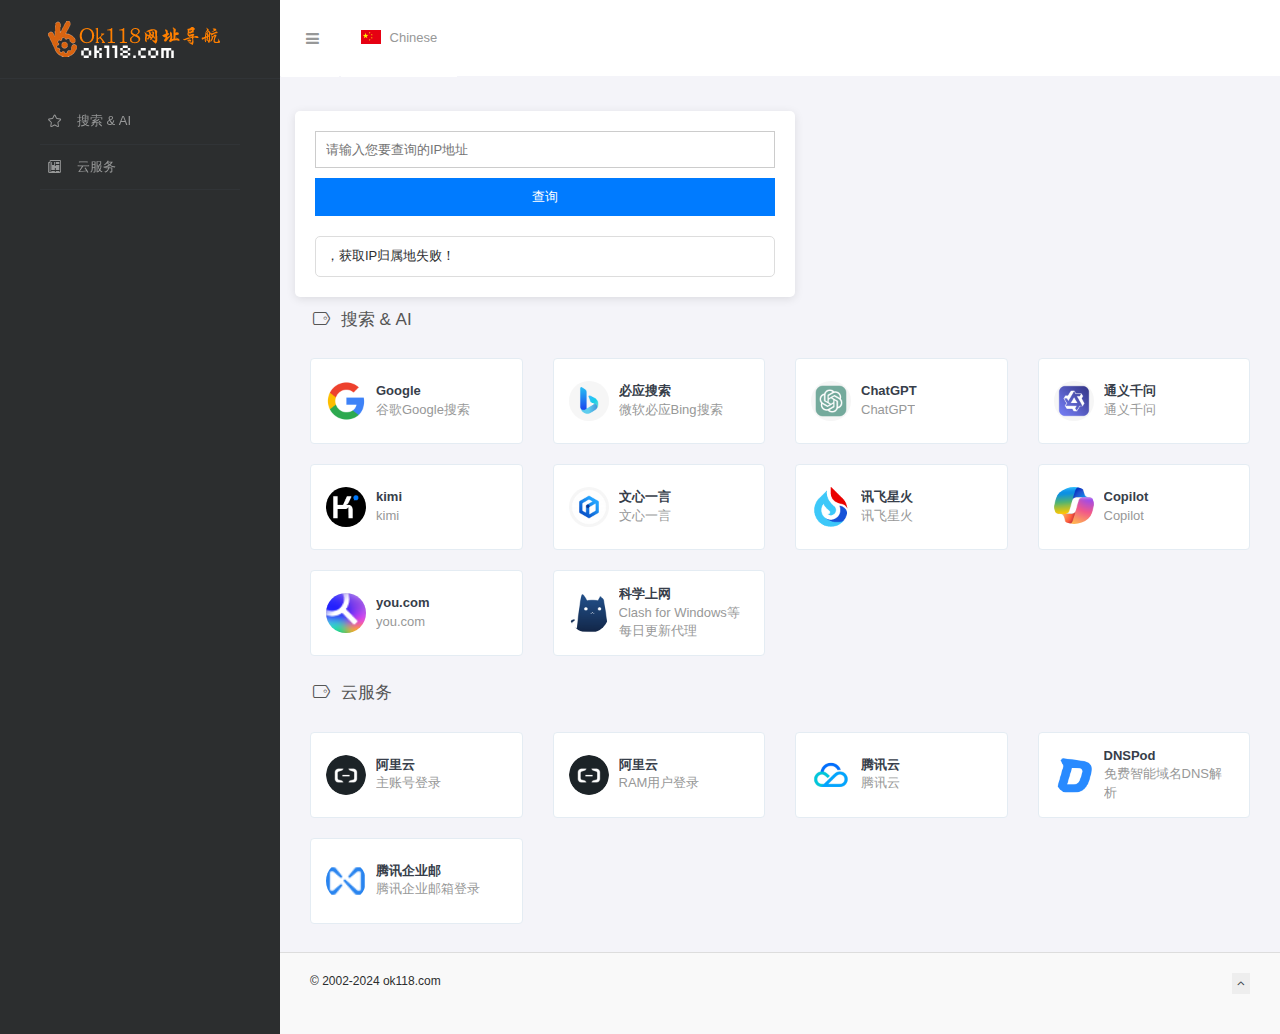
==== index.html @ 69ce05ae "init" ====
<!DOCTYPE html>
<html lang="zh">
<head>
    <meta charset="utf-8">
    <meta http-equiv="X-UA-Compatible" content="IE=edge">
    <meta name="viewport" content="width=device-width, initial-scale=1.0" />
    <title>ok118.com网址导航</title>
    <meta name="keywords" content="网址导航,ok118.com">
    <meta name="description" content="网址导航,ok118.com">
    <meta property="og:type" content="website">
    <meta property="og:url" content="https://www.ok118.com">
    <meta property="og:title" content="ok118.com - 收集国内外优秀网站、素材、资源网站、更新分享网址导航书签等。">
    <meta property="og:description" content="ok118.com - 收集国内外优秀网站、素材、资源网站、更新分享网址导航书签等。">
    <meta property="og:image" content="https://www.ok118.com/assets/images/logo.png">
    <meta property="og:site_name" content="ok118.com - 收集国内外优秀网站、素材、资源网站、更新分享网址导航书签等。">
    <link rel="stylesheet" href="assets/css/fonts/google/css/googlefonts.css">
    <link rel="stylesheet" href="assets/css/fonts/linecons/css/linecons.css">
    <link rel="stylesheet" href="assets/css/fonts/fontawesome/css/font-awesome.min.css">
    <link rel="stylesheet" href="assets/css/bootstrap.css">
    <link rel="stylesheet" href="assets/css/xenon-core.css">
    <link rel="stylesheet" href="assets/css/xenon-components.css">
    <link rel="stylesheet" href="assets/css/xenon-skins.css">
    <link rel="stylesheet" href="assets/css/nav.css">
    <link rel="stylesheet" href="assets/css/ip40.com.css">
    <script src="assets/js/jquery-1.11.1.min.js"></script>
    <script src="assets/js/app.js"></script>
</head>
<body class="page-body">
    <div class="page-container">
        <div class="sidebar-menu toggle-others fixed">
            <div class="sidebar-menu-inner">
                <header class="logo-env">
                    <div class="logo">
                        <a href="index.html" class="logo-expanded">
                            <img src="assets/images/logo.png" width="100%" alt="logo" />
                        </a>
                        <a href="index.html" class="logo-collapsed">
                            <img src="assets/images/logo.png" width="40" alt="logo" />
                        </a>
                    </div>
                    <div class="mobile-menu-toggle visible-xs">
                        <a href="#" data-toggle="user-info-menu">
                            <i class="linecons-cog"></i>
                        </a>
                        <a href="#" data-toggle="mobile-menu">
                            <i class="fa-bars"></i>
                        </a>
                    </div>
                </header>
                <ul id="main-menu" class="main-menu">
                    <li>
                        <a href="#搜索AI" class="smooth">
                            <i class="linecons-star"></i>
                            <span class="title">搜索 & AI</span>
                        </a>
                    </li>
                    <li>
                        <a href="#云服务" class="smooth">
                            <i class="linecons-doc"></i>
                            <span class="title">云服务</span>
                        </a>
                    </li>
                </ul>
            </div>
        </div>
        <div class="main-content">
            <nav class="navbar user-info-navbar" role="navigation">
                <ul class="user-info-menu left-links list-inline list-unstyled">
                    <li class="hidden-sm hidden-xs">
                        <a href="#" data-toggle="sidebar">
                            <i class="fa-bars"></i>
                        </a>
                    </li>
                    <li class="dropdown hover-line language-switcher">
                        <a href="index.html" class="dropdown-toggle" data-toggle="dropdown">
                            <img src="assets/images/flags/flag-cn.png" alt="flag-cn" /> Chinese
                        </a>
                        <ul class="dropdown-menu languages">
                            <li>
                                <a href="index_en.html">
                                    <img src="assets/images/flags/flag-us.png" alt="flag-us" /> English
                                </a>
                            </li>
                            <li class="active">
                                <a href="index.html">
                                    <img src="assets/images/flags/flag-cn.png" alt="flag-cn" /> Chinese
                                </a>
                            </li>
                        </ul>
                    </li>
                </ul>
                <ul class="user-info-menu list-inline list-unstyled">
                    <li class="hidden-sm hidden-xs">

                    </li>
                </ul>
            </nav>
            <div class="row">
                   <div class="container">
                    <input type="text" id="ipInput" placeholder="请输入您要查询的IP地址">
                    <button id="lookupBtn">查询</button>
                    <div id="loadingIndicator" class="hidden"><img src="assets/images/spinner.gif" alt="Loading..." width="200"></div>
                    <div id="result"></div>
                </div>
            </div>
            <h4 class="text-gray"><i class="linecons-tag" style="margin-right: 7px;" id="搜索AI"></i>搜索 & AI</h4>
            <div class="row">
                <div class="col-sm-3">
                    <div class="xe-widget xe-conversations box2 label-info" onclick="window.open('https://www.google.com', '_blank')" data-toggle="tooltip" data-placement="bottom" title="" data-original-title="https://www.google.com">
                        <div class="xe-comment-entry">
                            <a class="xe-user-img">
                                <img data-src="assets/images/logos/google.png" class="lozad img-circle" width="40">
                            </a>
                            <span class="label label-info" data-toggle="tooltip" data-placement="left" title="" data-original-title="Hello I am a Tooltip"></span>
                            <div class="xe-comment">
                                <a href="#" class="xe-user-name overflowClip_1">
                                    <strong>Google</strong>
                                </a>
                                <p class="overflowClip_2">谷歌Google搜索</p>
                            </div>
                        </div>
                    </div>
                </div>
                <div class="col-sm-3">
                    <div class="xe-widget xe-conversations box2 label-info" onclick="window.open('https://cn.bing.com', '_blank')" data-toggle="tooltip" data-placement="bottom" title="" data-original-title="https://cn.bing.com">
                        <div class="xe-comment-entry">
                            <a class="xe-user-img">
                                <img data-src="assets/images/logos/bing.png" class="lozad img-circle" width="40">
                            </a>
                            <div class="xe-comment">
                                <a href="#" class="xe-user-name overflowClip_1">
                                    <strong>必应搜索</strong>
                                </a>
                                <p class="overflowClip_2">微软必应Bing搜索</p>
                            </div>
                        </div>
                    </div>
                </div>
                <div class="col-sm-3">
                    <div class="xe-widget xe-conversations box2 label-info" onclick="window.open('https://chat.openai.com', '_blank')" data-toggle="tooltip" data-placement="bottom" title="" data-original-title="https://chat.openai.com">
                        <div class="xe-comment-entry">
                            <a class="xe-user-img">
                                <img data-src="assets/images/logos/chatgpt.png" class="lozad img-circle" width="40">
                            </a>
                            <div class="xe-comment">
                                <a href="#" class="xe-user-name overflowClip_1">
                                    <strong>ChatGPT</strong>
                                </a>
                                <p class="overflowClip_2">ChatGPT</p>
                            </div>
                        </div>
                    </div>
                </div>
                <div class="col-sm-3">
                    <div class="xe-widget xe-conversations box2 label-info" onclick="window.open('https://tongyi.aliyun.com/qianwen/', '_blank')" data-toggle="tooltip" data-placement="bottom" title="" data-original-title="https://tongyi.aliyun.com/qianwen/">
                        <div class="xe-comment-entry">
                            <a class="xe-user-img">
                                <img data-src="assets/images/logos/tongyi.png" class="lozad img-circle" width="40">
                            </a>
                            <div class="xe-comment">
                                <a href="#" class="xe-user-name overflowClip_1">
                                    <strong>通义千问</strong>
                                </a>
                                <p class="overflowClip_2">通义千问</p>
                            </div>
                        </div>
                    </div>
                </div>
            </div>
            <div class="row">
                <div class="col-sm-3">
                    <div class="xe-widget xe-conversations box2 label-info" onclick="window.open('https://kimi.moonshot.cn', '_blank')" data-toggle="tooltip" data-placement="bottom" title="" data-original-title="https://kimi.moonshot.cn">
                        <div class="xe-comment-entry">
                            <a class="xe-user-img">
                                <img data-src="assets/images/logos/kimi.png" class="lozad img-circle" width="40">
                            </a>
                            <span class="label label-info" data-toggle="tooltip" data-placement="left" title="" data-original-title="Hello I am a Tooltip"></span>
                            <div class="xe-comment">
                                <a href="#" class="xe-user-name overflowClip_1">
                                    <strong>kimi</strong>
                                </a>
                                <p class="overflowClip_2">kimi</p>
                            </div>
                        </div>
                    </div>
                </div>
                <div class="col-sm-3">
                    <div class="xe-widget xe-conversations box2 label-info" onclick="window.open('https://yiyan.baidu.com', '_blank')" data-toggle="tooltip" data-placement="bottom" title="" data-original-title="https://yiyan.baidu.com">
                        <div class="xe-comment-entry">
                            <a class="xe-user-img">
                                <img data-src="assets/images/logos/yiyan.png" class="lozad img-circle" width="40">
                            </a>
                            <span class="label label-info" data-toggle="tooltip" data-placement="left" title="" data-original-title="Hello I am a Tooltip"></span>
                            <div class="xe-comment">
                                <a href="#" class="xe-user-name overflowClip_1">
                                    <strong>文心一言</strong>
                                </a>
                                <p class="overflowClip_2">文心一言</p>
                            </div>
                        </div>
                    </div>
                </div>
                <div class="col-sm-3">
                    <div class="xe-widget xe-conversations box2 label-info" onclick="window.open('https://xinghuo.xfyun.cn', '_blank')" data-toggle="tooltip" data-placement="bottom" title="" data-original-title="https://xinghuo.xfyun.cn">
                        <div class="xe-comment-entry">
                            <a class="xe-user-img">
                                <img data-src="assets/images/logos/xinghuo.png" class="lozad img-circle" width="40">
                            </a>
                            <span class="label label-info" data-toggle="tooltip" data-placement="left" title="" data-original-title="Hello I am a Tooltip"></span>
                            <div class="xe-comment">
                                <a href="#" class="xe-user-name overflowClip_1">
                                    <strong>讯飞星火</strong>
                                </a>
                                <p class="overflowClip_2">讯飞星火</p>
                            </div>
                        </div>
                    </div>
                </div>
                <div class="col-sm-3">
                    <div class="xe-widget xe-conversations box2 label-info" onclick="window.open('https://copilot.microsoft.com', '_blank')" data-toggle="tooltip" data-placement="bottom" title="" data-original-title="https://copilot.microsoft.com">
                        <div class="xe-comment-entry">
                            <a class="xe-user-img">
                                <img data-src="assets/images/logos/copilot.png" class="lozad img-circle" width="40">
                            </a>
                            <span class="label label-info" data-toggle="tooltip" data-placement="left" title="" data-original-title="Hello I am a Tooltip"></span>
                            <div class="xe-comment">
                                <a href="#" class="xe-user-name overflowClip_1">
                                    <strong>Copilot</strong>
                                </a>
                                <p class="overflowClip_2">Copilot</p>
                            </div>
                        </div>
                    </div>
                </div>
            </div>
            <div class="row">
                <div class="col-sm-3">
                    <div class="xe-widget xe-conversations box2 label-info" onclick="window.open('https://you.com', '_blank')" data-toggle="tooltip" data-placement="bottom" title="" data-original-title="https://you.com">
                        <div class="xe-comment-entry">
                            <a class="xe-user-img">
                                <img data-src="assets/images/logos/you.png" class="lozad img-circle" width="40">
                            </a>
                            <span class="label label-info" data-toggle="tooltip" data-placement="left" title="" data-original-title="Hello I am a Tooltip"></span>
                            <div class="xe-comment">
                                <a href="#" class="xe-user-name overflowClip_1">
                                    <strong>you.com</strong>
                                </a>
                                <p class="overflowClip_2">you.com</p>
                            </div>
                        </div>
                    </div>
                </div>
                <div class="col-sm-3">
                    <div class="xe-widget xe-conversations box2 label-info" onclick="window.open('https://www.cfmem.com/search/label/free', '_blank')" data-toggle="tooltip" data-placement="bottom" title="" data-original-title="https://www.cfmem.com/search/label/free">
                        <div class="xe-comment-entry">
                            <a class="xe-user-img">
                                <img data-src="assets/images/logos/clash.png" class="lozad img-circle" width="40">
                            </a>
                            <span class="label label-info" data-toggle="tooltip" data-placement="left" title="" data-original-title="Hello I am a Tooltip"></span>
                            <div class="xe-comment">
                                <a href="#" class="xe-user-name overflowClip_1">
                                    <strong>科学上网</strong>
                                </a>
                                <p class="overflowClip_2">Clash for Windows等每日更新代理</p>
                            </div>
                        </div>
                    </div>
                </div>
            </div>
            <br />
            <h4 class="text-gray"><i class="linecons-tag" style="margin-right: 7px;" id="云服务"></i>云服务</h4>
            <div class="row">
                <div class="col-sm-3">
                    <div class="xe-widget xe-conversations box2 label-info" onclick="window.open('https://account.aliyun.com', '_blank')" data-toggle="tooltip" data-placement="bottom" title="" data-original-title="https://account.aliyun.com">
                        <div class="xe-comment-entry">
                            <a class="xe-user-img">
                                <img data-src="assets/images/logos/aliyun.png" class="lozad img-circle" width="40">
                            </a>
                            <div class="xe-comment">
                                <a href="#" class="xe-user-name overflowClip_1">
                                    <strong>阿里云</strong>
                                </a>
                                <p class="overflowClip_2">主账号登录</p>
                            </div>
                        </div>
                    </div>
                </div>
                <div class="col-sm-3">
                    <div class="xe-widget xe-conversations box2 label-info" onclick="window.open('https://signin.aliyun.com/login.htm', '_blank')" data-toggle="tooltip" data-placement="bottom" title="" data-original-title="https://signin.aliyun.com/login.htm">
                        <div class="xe-comment-entry">
                            <a class="xe-user-img">
                                <img data-src="assets/images/logos/aliyun.png" class="lozad img-circle" width="40">
                            </a>
                            <div class="xe-comment">
                                <a href="#" class="xe-user-name overflowClip_1">
                                    <strong>阿里云</strong>
                                </a>
                                <p class="overflowClip_2">RAM用户登录</p>
                            </div>
                        </div>
                    </div>
                </div>
                <div class="col-sm-3">
                    <div class="xe-widget xe-conversations box2 label-info" onclick="window.open('https://console.cloud.tencent.com', '_blank')" data-toggle="tooltip" data-placement="bottom" title="" data-original-title="https://console.cloud.tencent.com">
                        <div class="xe-comment-entry">
                            <a class="xe-user-img">
                                <img data-src="assets/images/logos/tencent.png" class="lozad img-circle" width="40">
                            </a>
                            <div class="xe-comment">
                                <a href="#" class="xe-user-name overflowClip_1">
                                    <strong>腾讯云</strong>
                                </a>
                                <p class="overflowClip_2">腾讯云</p>
                            </div>
                        </div>
                    </div>
                </div>
                <div class="col-sm-3">
                    <div class="xe-widget xe-conversations box2 label-info" onclick="window.open('https://www.dnspod.cn/login/email?s_url=https%3A%2F%2Fconsole.dnspod.cn%2F&login_jump=yes', '_blank')" data-toggle="tooltip" data-placement="bottom" title="" data-original-title="https://www.dnspod.cn/login/email?s_url=https%3A%2F%2Fconsole.dnspod.cn%2F&login_jump=yes">
                        <div class="xe-comment-entry">
                            <a class="xe-user-img">
                                <img data-src="assets/images/logos/dnspod.png" class="lozad img-circle" width="40">
                            </a>
                            <div class="xe-comment">
                                <a href="#" class="xe-user-name overflowClip_1">
                                    <strong>DNSPod</strong>
                                </a>
                                <p class="overflowClip_2">免费智能域名DNS解析</p>
                            </div>
                        </div>
                    </div>
                </div>
            </div>
            <div class="row">
                <div class="col-sm-3">
                    <div class="xe-widget xe-conversations box2 label-info" onclick="window.open('https://exmail.qq.com/login', '_blank')" data-toggle="tooltip" data-placement="bottom" title="" data-original-title="https://exmail.qq.com/login">
                        <div class="xe-comment-entry">
                            <a class="xe-user-img">
                                <img data-src="assets/images/logos/exmail.png" class="lozad img-circle" width="40">
                            </a>
                            <div class="xe-comment">
                                <a href="#" class="xe-user-name overflowClip_1">
                                    <strong>腾讯企业邮</strong>
                                </a>
                                <p class="overflowClip_2">腾讯企业邮箱登录</p>
                            </div>
                        </div>
                    </div>
                </div>
            </div>
            <br />
            <footer class="main-footer sticky footer-type-1">
                <div class="footer-inner">
                    <div class="footer-text">
                        &copy; 2002-2024 ok118.com
                    </div>
                    <div class="go-up">
                        <a href="#" rel="go-top">
                            <i class="fa-angle-up"></i>
                        </a>
                    </div>
                </div>
            </footer>
        </div>
    </div>
    <script type="text/javascript">
    $(document).ready(function() {
         const observer = lozad();
         observer.observe();
        $(document).on('click', '.has-sub', function(){
            var _this = $(this)
            if(!$(this).hasClass('expanded')) {
               setTimeout(function(){
                    _this.find('ul').attr("style","")
               }, 300);
              
            } else {
                $('.has-sub ul').each(function(id,ele){
                    var _that = $(this)
                    if(_this.find('ul')[0] != ele) {
                        setTimeout(function(){
                            _that.attr("style","")
                        }, 300);
                    }
                })
            }
        })
        $('.user-info-menu .hidden-sm').click(function(){
            if($('.sidebar-menu').hasClass('collapsed')) {
                $('.has-sub.expanded > ul').attr("style","")
            } else {
                $('.has-sub.expanded > ul').show()
            }
        })
        $("#main-menu li ul li").click(function() {
            $(this).siblings('li').removeClass('active');
            $(this).addClass('active');
        });
        $("a.smooth").click(function(ev) {
            ev.preventDefault();
            public_vars.$mainMenu.add(public_vars.$sidebarProfile).toggleClass('mobile-is-visible');
            ps_destroy();
            $("html, body").animate({
                scrollTop: $($(this).attr("href")).offset().top - 30
            }, {
                duration: 500,
                easing: "swing"
            });
        });
        return false;
    });
    var href = "";
    var pos = 0;
    $("a.smooth").click(function(e) {
        $("#main-menu li").each(function() {
            $(this).removeClass("active");
        });
        $(this).parent("li").addClass("active");
        e.preventDefault();
        href = $(this).attr("href");
        pos = $(href).position().top - 30;
    });
    </script>
    <script src="assets/js/bootstrap.min.js"></script>
    <script src="assets/js/TweenMax.min.js"></script>
    <script src="assets/js/resizeable.js"></script>
    <script src="assets/js/joinable.js"></script>
    <script src="assets/js/xenon-api.js"></script>
    <script src="assets/js/xenon-toggles.js"></script>
    <script src="assets/js/xenon-custom.js"></script>
    <script src="assets/js/lozad.js"></script>
</body>
</html>
---- assets/css/fonts/google/css/googlefonts.css ----
@font-face {
  font-family: 'google';
  font-style: italic;
  font-weight: 400;
  src: url(../font/P5sdzZCDf9_T_10c3i9MeUcyat4iJY-ERCrDfQM.ttf) format('truetype');
}
@font-face {
  font-family: 'google';
  font-style: normal;
  font-weight: 400;
  src: url(../font/P5sfzZCDf9_T_3cV7NCUECyoxNk37cxcABrE.ttf) format('truetype');
}
@font-face {
  font-family: 'google';
  font-style: normal;
  font-weight: 700;
  src: url(../font/P5sfzZCDf9_T_3cV7NCUECyoxNk3CstcABrE.ttf) format('truetype');
}
---- assets/css/fonts/linecons/css/linecons.css ----
@font-face {
  font-family: 'linecons';
  src: url('../font/linecons.eot?24293614');
  src: url('../font/linecons.eot?24293614#iefix') format('embedded-opentype'),
       url('../font/linecons.woff?24293614') format('woff'),
       url('../font/linecons.ttf?24293614') format('truetype'),
       url('../font/linecons.svg?24293614#linecons') format('svg');
  font-weight: normal;
  font-style: normal;
}
/* Chrome hack: SVG is rendered more smooth in Windozze. 100% magic, uncomment if you need it. */
/* Note, that will break hinting! In other OS-es font will be not as sharp as it could be */
/*
@media screen and (-webkit-min-device-pixel-ratio:0) {
  @font-face {
    font-family: 'linecons';
    src: url('../font/linecons.svg?24293614#linecons') format('svg');
  }
}
*/
 
 [class^="linecons-"]:before, [class*=" linecons-"]:before {
  font-family: "linecons";
  font-style: normal;
  font-weight: normal;
  speak: none;
 
  display: inline-block;
  text-decoration: inherit;
  width: 1em;
  margin-right: .2em;
  text-align: center;
  /* opacity: .8; */
 
  /* For safety - reset parent styles, that can break glyph codes*/
  font-variant: normal;
  text-transform: none;
     
  /* fix buttons height, for twitter bootstrap */
  line-height: 1em;
 
  /* Animation center compensation - margins should be symmetric */
  /* remove if not needed */
  margin-left: .2em;
 
  /* you can be more comfortable with increased icons size */
  /* font-size: 120%; */
 
  /* Uncomment for 3D effect */
  /* text-shadow: 1px 1px 1px rgba(127, 127, 127, 0.3); */
}
 
.linecons-music:before { content: '\e800'; } /* '' */
.linecons-search:before { content: '\e801'; } /* '' */
.linecons-mail:before { content: '\e802'; } /* '' */
.linecons-heart:before { content: '\e803'; } /* '' */
.linecons-star:before { content: '\e804'; } /* '' */
.linecons-user:before { content: '\e805'; } /* '' */
.linecons-videocam:before { content: '\e806'; } /* '' */
.linecons-camera:before { content: '\e807'; } /* '' */
.linecons-photo:before { content: '\e808'; } /* '' */
.linecons-attach:before { content: '\e809'; } /* '' */
.linecons-lock:before { content: '\e80a'; } /* '' */
.linecons-eye:before { content: '\e80b'; } /* '' */
.linecons-tag:before { content: '\e80c'; } /* '' */
.linecons-thumbs-up:before { content: '\e80d'; } /* '' */
.linecons-pencil:before { content: '\e80e'; } /* '' */
.linecons-comment:before { content: '\e80f'; } /* '' */
.linecons-location:before { content: '\e810'; } /* '' */
.linecons-cup:before { content: '\e811'; } /* '' */
.linecons-trash:before { content: '\e812'; } /* '' */
.linecons-doc:before { content: '\e813'; } /* '' */
.linecons-note:before { content: '\e814'; } /* '' */
.linecons-cog:before { content: '\e815'; } /* '' */
.linecons-params:before { content: '\e816'; } /* '' */
.linecons-calendar:before { content: '\e817'; } /* '' */
.linecons-sound:before { content: '\e818'; } /* '' */
.linecons-clock:before { content: '\e819'; } /* '' */
.linecons-lightbulb:before { content: '\e81a'; } /* '' */
.linecons-tv:before { content: '\e81b'; } /* '' */
.linecons-desktop:before { content: '\e81c'; } /* '' */
.linecons-mobile:before { content: '\e81d'; } /* '' */
.linecons-cd:before { content: '\e81e'; } /* '' */
.linecons-inbox:before { content: '\e81f'; } /* '' */
.linecons-globe:before { content: '\e820'; } /* '' */
.linecons-cloud:before { content: '\e821'; } /* '' */
.linecons-paper-plane:before { content: '\e822'; } /* '' */
.linecons-fire:before { content: '\e823'; } /* '' */
.linecons-graduation-cap:before { content: '\e824'; } /* '' */
.linecons-megaphone:before { content: '\e825'; } /* '' */
.linecons-database:before { content: '\e826'; } /* '' */
.linecons-key:before { content: '\e827'; } /* '' */
.linecons-beaker:before { content: '\e828'; } /* '' */
.linecons-truck:before { content: '\e829'; } /* '' */
.linecons-money:before { content: '\e82a'; } /* '' */
.linecons-food:before { content: '\e82b'; } /* '' */
.linecons-shop:before { content: '\e82c'; } /* '' */
.linecons-diamond:before { content: '\e82d'; } /* '' */
.linecons-t-shirt:before { content: '\e82e'; } /* '' */
.linecons-wallet:before { content: '\e82f'; } /* '' */
---- assets/css/xenon-core.css ----
.ps-container .ps-scrollbar-x-rail {
    position: absolute;
    bottom: 3px;
    height: 5px;
    zoom: 1;
    filter: alpha(opacity=0);
    -webkit-opacity: 0;
    -moz-opacity: 0;
    opacity: 0;
    -webkit-transition: background-color .2s linear, opacity .2s linear;
    -moz-transition: background-color .2s linear, opacity .2s linear;
    -o-transition: background-color .2s linear, opacity .2s linear;
    transition: background-color .2s linear, opacity .2s linear
}

.ps-container:hover .ps-scrollbar-x-rail,
.ps-container.hover .ps-scrollbar-x-rail {
    zoom: 1;
    filter: alpha(opacity=60);
    -webkit-opacity: .6;
    -moz-opacity: .6;
    opacity: .6
}

.ps-container .ps-scrollbar-x-rail:hover,
.ps-container .ps-scrollbar-x-rail.hover {
    background-color: rgba(255, 255, 255, .5)
}

.ps-container .ps-scrollbar-x-rail.in-scrolling {
    background-color: rgba(255, 255, 255, .9)
}

.ps-container .ps-scrollbar-y-rail {
    position: absolute;
    right: 2px;
    width: 5px;
    zoom: 1;
    filter: alpha(opacity=0);
    -webkit-opacity: 0;
    -moz-opacity: 0;
    opacity: 0;
    -webkit-transition: background-color .2s linear, opacity .2s linear;
    -moz-transition: background-color .2s linear, opacity .2s linear;
    -o-transition: background-color .2s linear, opacity .2s linear;
    transition: background-color .2s linear, opacity .2s linear
}

.ps-container:hover .ps-scrollbar-y-rail,
.ps-container.hover .ps-scrollbar-y-rail {
    zoom: 1;
    filter: alpha(opacity=60);
    -webkit-opacity: .6;
    -moz-opacity: .6;
    opacity: .6
}

.ps-container .ps-scrollbar-y-rail:hover,
.ps-container .ps-scrollbar-y-rail.hover {
    background-color: rgba(255, 255, 255, .5)
}

.ps-container .ps-scrollbar-y-rail.in-scrolling {
    background-color: #eee;
    zoom: 1;
    filter: alpha(opacity=90);
    -webkit-opacity: .9;
    -moz-opacity: .9;
    opacity: .9
}

.ps-container .ps-scrollbar-x {
    position: absolute;
    bottom: 0;
    height: 5px;
    background-color: #aaa;
    -o-transition: background-color .2s linear;
    -webkit-transition: background-color .2s linear;
    -moz-transition: background-color .2s linear;
    transition: background-color .2s linear
}

.ps-container.ie6 .ps-scrollbar-x {
    font-size: 0
}

.ps-container .ps-scrollbar-x-rail:hover .ps-scrollbar-x,
.ps-container .ps-scrollbar-x-rail.hover .ps-scrollbar-x {
    background-color: #999
}

.ps-container .ps-scrollbar-y {
    position: absolute;
    right: 0;
    width: 5px;
    background-color: #aaa;
    -webkit-transition: background-color .2s linear;
    -moz-transition: background-color .2s linear;
    -o-transition: background-color .2s linear;
    transition: background-color .2s linear
}

.ps-container.ie6 .ps-scrollbar-y {
    font-size: 0
}

.ps-container .ps-scrollbar-y-rail:hover .ps-scrollbar-y,
.ps-container .ps-scrollbar-y-rail.hover .ps-scrollbar-y {
    background-color: #FAFAFA
}

.ps-container.ie .ps-scrollbar-x,
.ps-container.ie .ps-scrollbar-y {
    visibility: hidden
}

.ps-container.ie:hover .ps-scrollbar-x,
.ps-container.ie:hover .ps-scrollbar-y,
.ps-container.ie.hover .ps-scrollbar-x,
.ps-container.ie.hover .ps-scrollbar-y {
    visibility: visible
}

.cbp_tmtimeline {
    margin: 30px 0 0 0;
    padding: 0;
    list-style: none;
    position: relative
}

.cbp_tmtimeline:before {
    content: '';
    position: absolute;
    top: 0;
    bottom: 0;
    width: 10px;
    background: #afdcf8;
    left: 20%;
    margin-left: -10px
}

.cbp_tmtimeline>li {
    position: relative
}

.cbp_tmtimeline>li .cbp_tmtime {
    display: block;
    width: 25%;
    padding-right: 100px;
    position: absolute
}

.cbp_tmtimeline>li .cbp_tmtime span {
    display: block;
    text-align: right
}

.cbp_tmtimeline>li .cbp_tmtime span:first-child {
    font-size: .9em;
    color: #bdd0db
}

.cbp_tmtimeline>li .cbp_tmtime span:last-child {
    font-size: 2.9em;
    color: #3594cb
}

.cbp_tmtimeline>li:nth-child(odd) .cbp_tmtime span:last-child {
    color: #6cbfee
}

.cbp_tmtimeline>li .cbp_tmlabel {
    margin: 0 0 15px 25%;
    background: #3594cb;
    color: #fff;
    padding: 2em;
    font-size: 1.2em;
    font-weight: 300;
    line-height: 1.4;
    position: relative;
    border-radius: 5px
}

.cbp_tmtimeline>li:nth-child(odd) .cbp_tmlabel {
    background: #6cbfee
}

.cbp_tmtimeline>li .cbp_tmlabel h2 {
    margin-top: 0;
    padding: 0 0 10px 0;
    border-bottom: 1px solid rgba(255, 255, 255, .4)
}

.cbp_tmtimeline>li .cbp_tmlabel:after {
    right: 100%;
    border: solid transparent;
    content: " ";
    height: 0;
    width: 0;
    position: absolute;
    pointer-events: none;
    border-right-color: #3594cb;
    border-width: 10px;
    top: 10px
}

.cbp_tmtimeline>li:nth-child(odd) .cbp_tmlabel:after {
    border-right-color: #6cbfee
}

.cbp_tmtimeline>li .cbp_tmicon {
    width: 40px;
    height: 40px;
    speak: none;
    font-style: normal;
    font-weight: 400;
    font-variant: normal;
    text-transform: none;
    font-size: 1.4em;
    line-height: 40px;
    -webkit-font-smoothing: antialiased;
    position: absolute;
    color: #fff;
    background: #46a4da;
    border-radius: 50%;
    box-shadow: 0 0 0 8px #afdcf8;
    text-align: center;
    left: 20%;
    top: 0;
    margin: 0 0 0 -25px
}

@media screen and (max-width:65.375em) {
    .cbp_tmtimeline>li .cbp_tmtime span:last-child {
        font-size: 1.5em
    }
}

@media screen and (max-width:47.2em) {
    .cbp_tmtimeline:before {
        display: none
    }
    .cbp_tmtimeline>li .cbp_tmtime {
        width: 100%;
        position: relative;
        padding: 0 0 20px 0
    }
    .cbp_tmtimeline>li .cbp_tmtime span {
        text-align: left
    }
    .cbp_tmtimeline>li .cbp_tmlabel {
        margin: 0 0 30px 0;
        padding: 1em;
        font-weight: 400;
        font-size: 95%
    }
    .cbp_tmtimeline>li .cbp_tmlabel:after {
        right: auto;
        left: 20px;
        border-right-color: transparent;
        border-bottom-color: #3594cb;
        top: -20px
    }
    .cbp_tmtimeline>li:nth-child(odd) .cbp_tmlabel:after {
        border-right-color: transparent;
        border-bottom-color: #6cbfee
    }
    .cbp_tmtimeline>li .cbp_tmicon {
        position: relative;
        float: right;
        left: auto;
        margin: -55px 5px 0 0
    }
}

.dropdown-menu>li.checkbox-row {
    padding: 5px 20px
}

.dropdown-menu li.checkbox-row {
    display: block;
    clear: both;
    font-weight: 400;
    line-height: 18px;
    color: #333;
    white-space: nowrap
}

.dropdown-menu li.checkbox-row label {
    font-weight: 400
}

.dropdown-menu li.checkbox-row:hover,
.dropdown-menu li.checkbox-row input:hover,
.dropdown-menu li.checkbox-row label:hover {
    cursor: pointer
}

.no-touch .dropdown-menu>.checkbox-row:hover,
.no-touch .dropdown-menu>.checkbox-row:active {
    text-decoration: none;
    color: #262626;
    background-color: #f5f5f5
}

.btn-toolbar {
    margin-bottom: 5px
}

.btn-toolbar .btn-default {
    background-color: #68b828;
    color: #fff;
    border: 1px solid transparent
}

.btn-toolbar .btn-default.dropdown-toggle {
    -webkit-box-shadow: none;
    -moz-box-shadow: none;
    box-shadow: none;
    border-color: transparent
}

.btn-toolbar .btn-primary {
    background-color: #508e1f
}

.btn-toolbar .btn-group.open .dropdown-toggle {
    background-color: #508e1f;
    color: #fff
}

.btn-toolbar .dropdown-menu {
    margin-top: 0
}

.btn-toolbar .dropdown-menu .checkbox-row {
    -webkit-user-select: none;
    -moz-user-select: none;
    -ms-user-select: none;
    user-select: none
}

.btn-toolbar .dropdown-menu .checkbox-row .cbr-replaced {
    margin: 0;
    margin-right: 5px
}

.btn-toolbar .dropdown-menu .checkbox-row label {
    color: #979898;
    font-size: 12px;
    margin: 0
}

.lt-ie8 .btn-toolbar {
    display: none
}

.table-responsive {
    border-radius: 0;
    border: 1px solid #eee;
    margin-bottom: 18px
}

.table-responsive>.table {
    margin-bottom: 0
}

.table-responsive>.table-bordered {
    border: 0
}

.table-responsive>.table-bordered>thead>tr>th:first-child,
.table-responsive>.table-bordered>tbody>tr>th:first-child,
.table-responsive>.table-bordered>tfoot>tr>th:first-child,
.table-responsive>.table-bordered>thead>tr>td:first-child,
.table-responsive>.table-bordered>tbody>tr>td:first-child,
.table-responsive>.table-bordered>tfoot>tr>td:first-child {
    border-left: 0
}

.table-responsive>.table-bordered>thead>tr>th:last-child,
.table-responsive>.table-bordered>tbody>tr>th:last-child,
.table-responsive>.table-bordered>tfoot>tr>th:last-child,
.table-responsive>.table-bordered>thead>tr>td:last-child,
.table-responsive>.table-bordered>tbody>tr>td:last-child,
.table-responsive>.table-bordered>tfoot>tr>td:last-child {
    border-right: 0
}

.table-responsive>.table-bordered>tbody>tr:last-child>th,
.table-responsive>.table-bordered>tfoot>tr:last-child>th,
.table-responsive>.table-bordered>tbody>tr:last-child>td,
.table-responsive>.table-bordered>tfoot>tr:last-child>td {
    border-bottom: 0
}

.table-responsive[data-pattern=priority-columns] {
    position: relative;
    width: 100%;
    margin-bottom: 18px;
    overflow-y: hidden;
    overflow-x: auto;
    -ms-overflow-style: -ms-autohiding-scrollbar;
    border-radius: 0;
    border: 1px solid #eee;
    -webkit-overflow-scrolling: touch
}

.table-responsive[data-pattern=priority-columns]>.table {
    margin-bottom: 0
}

.table-responsive[data-pattern=priority-columns]>.table>thead>tr>th,
.table-responsive[data-pattern=priority-columns]>.table>tbody>tr>th,
.table-responsive[data-pattern=priority-columns]>.table>tfoot>tr>th,
.table-responsive[data-pattern=priority-columns]>.table>thead>tr>td,
.table-responsive[data-pattern=priority-columns]>.table>tbody>tr>td,
.table-responsive[data-pattern=priority-columns]>.table>tfoot>tr>td {
    white-space: nowrap
}

.table-responsive[data-pattern=priority-columns]>.table-bordered {
    border: 0
}

.table-responsive[data-pattern=priority-columns]>.table-bordered>thead>tr>th:first-child,
.table-responsive[data-pattern=priority-columns]>.table-bordered>tbody>tr>th:first-child,
.table-responsive[data-pattern=priority-columns]>.table-bordered>tfoot>tr>th:first-child,
.table-responsive[data-pattern=priority-columns]>.table-bordered>thead>tr>td:first-child,
.table-responsive[data-pattern=priority-columns]>.table-bordered>tbody>tr>td:first-child,
.table-responsive[data-pattern=priority-columns]>.table-bordered>tfoot>tr>td:first-child {
    border-left: 0
}

.table-responsive[data-pattern=priority-columns]>.table-bordered>thead>tr>th:last-child,
.table-responsive[data-pattern=priority-columns]>.table-bordered>tbody>tr>th:last-child,
.table-responsive[data-pattern=priority-columns]>.table-bordered>tfoot>tr>th:last-child,
.table-responsive[data-pattern=priority-columns]>.table-bordered>thead>tr>td:last-child,
.table-responsive[data-pattern=priority-columns]>.table-bordered>tbody>tr>td:last-child,
.table-responsive[data-pattern=priority-columns]>.table-bordered>tfoot>tr>td:last-child {
    border-right: 0
}

.table-responsive[data-pattern=priority-columns]>.table-bordered>tbody>tr:last-child>th,
.table-responsive[data-pattern=priority-columns]>.table-bordered>tfoot>tr:last-child>th,
.table-responsive[data-pattern=priority-columns]>.table-bordered>tbody>tr:last-child>td,
.table-responsive[data-pattern=priority-columns]>.table-bordered>tfoot>tr:last-child>td {
    border-bottom: 0
}

.mq.js .table-responsive[data-pattern=priority-columns] th[data-priority],
.mq.js.lt-ie10 .sticky-table-header th[data-priority],
.mq.js .table-responsive[data-pattern=priority-columns] td[data-priority],
.mq.js.lt-ie10 .sticky-table-header td[data-priority] {
    display: none
}

.lt-ie9.mq.js .table-responsive[data-pattern=priority-columns] th[data-priority="1"],
.lt-ie9.mq.js.lt-ie10 .sticky-table-header th[data-priority="1"],
.lt-ie9.mq.js .table-responsive[data-pattern=priority-columns] td[data-priority="1"],
.lt-ie9.mq.js.lt-ie10 .sticky-table-header td[data-priority="1"] {
    display: inline
}

.mq.js .table-responsive[data-pattern=priority-columns] th[data-priority="1"],
.mq.js.lt-ie10 .sticky-table-header th[data-priority="1"],
.mq.js .table-responsive[data-pattern=priority-columns] td[data-priority="1"],
.mq.js.lt-ie10 .sticky-table-header td[data-priority="1"] {
    display: table-cell
}

@media screen and (min-width:480px) {
    .lt-ie9.mq.js .table-responsive[data-pattern=priority-columns] th[data-priority="2"],
    .lt-ie9.mq.js.lt-ie10 .sticky-table-header th[data-priority="2"],
    .lt-ie9.mq.js .table-responsive[data-pattern=priority-columns] td[data-priority="2"],
    .lt-ie9.mq.js.lt-ie10 .sticky-table-header td[data-priority="2"] {
        display: inline
    }
    .mq.js .table-responsive[data-pattern=priority-columns] th[data-priority="2"],
    .mq.js.lt-ie10 .sticky-table-header th[data-priority="2"],
    .mq.js .table-responsive[data-pattern=priority-columns] td[data-priority="2"],
    .mq.js.lt-ie10 .sticky-table-header td[data-priority="2"] {
        display: table-cell
    }
}

@media screen and (min-width:640px) {
    .lt-ie9.mq.js .table-responsive[data-pattern=priority-columns] th[data-priority="3"],
    .lt-ie9.mq.js.lt-ie10 .sticky-table-header th[data-priority="3"],
    .lt-ie9.mq.js .table-responsive[data-pattern=priority-columns] td[data-priority="3"],
    .lt-ie9.mq.js.lt-ie10 .sticky-table-header td[data-priority="3"] {
        display: inline
    }
    .mq.js .table-responsive[data-pattern=priority-columns] th[data-priority="3"],
    .mq.js.lt-ie10 .sticky-table-header th[data-priority="3"],
    .mq.js .table-responsive[data-pattern=priority-columns] td[data-priority="3"],
    .mq.js.lt-ie10 .sticky-table-header td[data-priority="3"] {
        display: table-cell
    }
}

@media screen and (min-width:800px) {
    .lt-ie9.mq.js .table-responsive[data-pattern=priority-columns] th[data-priority="4"],
    .lt-ie9.mq.js.lt-ie10 .sticky-table-header th[data-priority="4"],
    .lt-ie9.mq.js .table-responsive[data-pattern=priority-columns] td[data-priority="4"],
    .lt-ie9.mq.js.lt-ie10 .sticky-table-header td[data-priority="4"] {
        display: inline
    }
    .mq.js .table-responsive[data-pattern=priority-columns] th[data-priority="4"],
    .mq.js.lt-ie10 .sticky-table-header th[data-priority="4"],
    .mq.js .table-responsive[data-pattern=priority-columns] td[data-priority="4"],
    .mq.js.lt-ie10 .sticky-table-header td[data-priority="4"] {
        display: table-cell
    }
}

@media screen and (min-width:960px) {
    .lt-ie9.mq.js .table-responsive[data-pattern=priority-columns] th[data-priority="5"],
    .lt-ie9.mq.js.lt-ie10 .sticky-table-header th[data-priority="5"],
    .lt-ie9.mq.js .table-responsive[data-pattern=priority-columns] td[data-priority="5"],
    .lt-ie9.mq.js.lt-ie10 .sticky-table-header td[data-priority="5"] {
        display: inline
    }
    .mq.js .table-responsive[data-pattern=priority-columns] th[data-priority="5"],
    .mq.js.lt-ie10 .sticky-table-header th[data-priority="5"],
    .mq.js .table-responsive[data-pattern=priority-columns] td[data-priority="5"],
    .mq.js.lt-ie10 .sticky-table-header td[data-priority="5"] {
        display: table-cell
    }
}

@media screen and (min-width:1120px) {
    .lt-ie9.mq.js .table-responsive[data-pattern=priority-columns] th[data-priority="6"],
    .lt-ie9.mq.js.lt-ie10 .sticky-table-header th[data-priority="6"],
    .lt-ie9.mq.js .table-responsive[data-pattern=priority-columns] td[data-priority="6"],
    .lt-ie9.mq.js.lt-ie10 .sticky-table-header td[data-priority="6"] {
        display: inline
    }
    .mq.js .table-responsive[data-pattern=priority-columns] th[data-priority="6"],
    .mq.js.lt-ie10 .sticky-table-header th[data-priority="6"],
    .mq.js .table-responsive[data-pattern=priority-columns] td[data-priority="6"],
    .mq.js.lt-ie10 .sticky-table-header td[data-priority="6"] {
        display: table-cell
    }
}

table.table-small-font {
    font-size: 12px;
    -webkit-text-size-adjust: none;
    line-height: 1.5em
}

table.focus-on tbody tr:hover {
    cursor: pointer
}

table.focus-on tbody tr.unfocused th,
table.focus-on tbody tr.unfocused td {
    color: #777;
    color: rgba(0, 0, 0, .4)
}

table.focus-on tbody tr.focused th,
table.focus-on tbody tr.focused td {
    background-color: #68b828;
    color: #fff;
    border-color: #63b026
}

table th.col-hide,
table td.col-hide {
    display: none
}

table th.col-show,
table td.col-show {
    display: inline
}

.lt-ie9 table th.col-show,
.lt-ie9 table td.col-show {
    display: table-cell
}

.lt-ie9 table.display-all th,
.lt-ie9 table.display-all td {
    display: inline!important
}

table.display-all th,
table.display-all td {
    display: table-cell!important
}

.sticky-table-header {
    background-color: #fff;
    border: none;
    border-radius: 0;
    border-top: 1px solid #eee;
    border-bottom: 1px solid #eee;
    position: absolute;
    top: 0;
    visibility: hidden;
    z-index: 990;
    overflow: hidden;
    min-width: 100%
}

.sticky-table-header.fixed-solution {
    min-width: 0;
    position: fixed
}

.lt-ie10 .sticky-table-header.fixed-solution {
    border-left: 1px solid #eee;
    border-right: 1px solid #eee;
    box-sizing: content-box;
    border-bottom: none
}

.sticky-table-header.border-radius-fix {
    border-bottom-left-radius: 3px;
    border-bottom-right-radius: 3px
}

.sticky-table-header>.table {
    margin-bottom: 0
}

.sticky-table-header>.table>thead>tr>th,
.sticky-table-header>.table>tbody>tr>th,
.sticky-table-header>.table>tfoot>tr>th,
.sticky-table-header>.table>thead>tr>td,
.sticky-table-header>.table>tbody>tr>td,
.sticky-table-header>.table>tfoot>tr>td {
    white-space: nowrap
}

.sticky-table-header>.table-bordered {
    border: 0
}

.sticky-table-header>.table-bordered>thead>tr>th:first-child,
.sticky-table-header>.table-bordered>tbody>tr>th:first-child,
.sticky-table-header>.table-bordered>tfoot>tr>th:first-child,
.sticky-table-header>.table-bordered>thead>tr>td:first-child,
.sticky-table-header>.table-bordered>tbody>tr>td:first-child,
.sticky-table-header>.table-bordered>tfoot>tr>td:first-child {
    border-left: 0
}

.sticky-table-header>.table-bordered>thead>tr>th:last-child,
.sticky-table-header>.table-bordered>tbody>tr>th:last-child,
.sticky-table-header>.table-bordered>tfoot>tr>th:last-child,
.sticky-table-header>.table-bordered>thead>tr>td:last-child,
.sticky-table-header>.table-bordered>tbody>tr>td:last-child,
.sticky-table-header>.table-bordered>tfoot>tr>td:last-child {
    border-right: 0
}

.sticky-table-header>.table-bordered>tbody>tr:last-child>th,
.sticky-table-header>.table-bordered>tfoot>tr:last-child>th,
.sticky-table-header>.table-bordered>tbody>tr:last-child>td,
.sticky-table-header>.table-bordered>tfoot>tr:last-child>td {
    border-bottom: 0
}

.transall,
.sidebar-menu .main-menu a,
.navbar.horizontal-menu .navbar-inner .navbar-brand a[data-toggle=settings-pane],
.navbar.horizontal-menu .navbar-inner .navbar-brand a[data-toggle=settings-pane] i,
footer.main-footer .go-up a,
.user-info-navbar .user-info-menu>li>a,
.footer-sticked-chat .chat-conversations>li .chat-user,
.footer-sticked-chat .chat-conversations>li.open .conversation-window,
.footer-sticked-chat .chat-conversations>li.browse-more .other-conversations-list li a span,
.breadcrumb.auto-hidden li a,
.icon-collection .fontawesome-icon-list .fa-hover .icon-str>i,
.icon-collection .fontawesome-icon-list .fa-hover .icon-str>span {
    -webkit-transition: all 220ms ease-in-out;
    -moz-transition: all 220ms ease-in-out;
    -o-transition: all 220ms ease-in-out;
    transition: all 220ms ease-in-out
}

.clearfix:before,
.clearfix:after,
.page-container .main-content .page-title:before,
.page-container .main-content .page-title:after,
.sidebar-menu .logo-env:before,
.sidebar-menu .logo-env:after,
.navbar.horizontal-menu .navbar-inner:before,
.navbar.horizontal-menu .navbar-inner:after,
footer.main-footer .footer-inner:before,
footer.main-footer .footer-inner:after,
.user-info-navbar .user-info-menu>li .dropdown-menu>.external a:before,
.user-info-navbar .user-info-menu>li .dropdown-menu>.external a:after,
#chat .chat-conversation .conversation-body>li:before,
#chat .chat-conversation .conversation-body>li:after,
.panel .panel-heading:before,
.panel .panel-heading:after,
.breadcrumb.auto-hidden:before,
.breadcrumb.auto-hidden:after,
.dataTables_wrapper .dataTables_length:before,
.dataTables_wrapper .dataTables_length:after,
.dataTables_wrapper .dataTables_filter:before,
.dataTables_wrapper .dataTables_filter:after,
.dataTables_wrapper .DTTT_container:before,
.dataTables_wrapper .DTTT_container:after,
.skin-color-palette:before,
.skin-color-palette:after,
.icon-collection .fontawesome-icon-list:before,
.icon-collection .fontawesome-icon-list:after,
.icon-collection .fontawesome-icon-list .fa-hover .icon-str:before,
.icon-collection .fontawesome-icon-list .fa-hover .icon-str:after,
.highlights li:before,
.highlights li:after,
.navbar.horizontal-menu .navbar-inner>.nav>li .dropdown-menu>.external a:before,
.navbar.horizontal-menu .navbar-inner>.nav>li .dropdown-menu>.external a:after {
    content: " ";
    display: table
}

.clearfix:after,
.page-container .main-content .page-title:after,
.sidebar-menu .logo-env:after,
.navbar.horizontal-menu .navbar-inner:after,
footer.main-footer .footer-inner:after,
.user-info-navbar .user-info-menu>li .dropdown-menu>.external a:after,
#chat .chat-conversation .conversation-body>li:after,
.panel .panel-heading:after,
.breadcrumb.auto-hidden:after,
.dataTables_wrapper .dataTables_length:after,
.dataTables_wrapper .dataTables_filter:after,
.dataTables_wrapper .DTTT_container:after,
.skin-color-palette:after,
.icon-collection .fontawesome-icon-list:after,
.icon-collection .fontawesome-icon-list .fa-hover .icon-str:after,
.highlights li:after,
.navbar.horizontal-menu .navbar-inner>.nav>li .dropdown-menu>.external a:after {
    clear: both
}

body {
    background-color: #f9f9f9;
}

a {
    outline: 0!important
}

p {
    color: #979898
}

html,
body {
    height: 100%;
    margin: 0;
    padding: 0;
    border: none
}

.boxed-container {
    background: #f9f9f9
}

.boxed-container #chat .chat-inner {
    position: absolute!important
}

.page-container {
    display: table;
    width: 100%;
    height: 100%;
    vertical-align: top;
    border-collapse: collapse;
    border-spacing: 0;
    table-layout: fixed
}

.boxed-container .page-container {
    max-width: 1140px;
    margin: 20px auto
}

@media screen and (max-width:768px) {
    .boxed-container .page-container {
        margin: 0
    }
}

.page-container.container {
    max-width: 1140px;
    table-layout: auto
}

.page-container .main-content {
    display: table-cell;
    position: relative;
    z-index: 1;
    padding: 30px;
    padding-bottom: 0;
    vertical-align: top;
    word-break: break-word;
    width: 100%;
    -webkit-transition: opacity 100ms ease-in-out;
    -moz-transition: opacity 100ms ease-in-out;
    -o-transition: opacity 100ms ease-in-out;
    transition: opacity 100ms ease-in-out
}

.page-container .main-content.is-loading {
    zoom: 1;
    filter: alpha(opacity=50);
    -webkit-opacity: .5;
    -moz-opacity: .5;
    opacity: .5;
    -webkit-transition: opacity 300ms ease-in-out;
    -moz-transition: opacity 300ms ease-in-out;
    -o-transition: opacity 300ms ease-in-out;
    transition: opacity 300ms ease-in-out
}

.boxed-container .page-container .main-content {
    background-color: #f9f9f9
}

.page-container .main-content:hover {
    z-index: 15
}

.page-container .main-content .page-title {
    background: #f8f8f8;
    margin: -30px;
    margin-bottom: 30px;
    padding: 20px 0;
    -webkit-box-shadow: 0 1px 0 rgba(0, 1, 1, .08), inset 0 1px 0 #ededed;
    -moz-box-shadow: 0 1px 0 rgba(0, 1, 1, .08), inset 0 1px 0 #ededed;
    box-shadow: 0 1px 0 rgba(0, 1, 1, .08), inset 0 1px 0 #ededed
}

@media screen and (max-width:768px) {
    .page-container .main-content .page-title {
        padding: 15px 0
    }
}

.page-container .main-content .page-title.full-width .title-env {
    width: 100%;
    padding-right: 30px
}

.page-container .main-content .page-title .title-env,
.page-container .main-content .page-title .breadcrumb-env {
    display: block
}

.page-container .main-content .page-title .title-env {
    float: left;
    padding-left: 30px
}

.page-container .main-content .page-title .title-env .title {
    margin: 0;
    font-size: 27px
}

@media screen and (max-width:768px) {
    .page-container .main-content .page-title .title-env .title {
        font-size: 23px
    }
    .page-container .main-content .page-title .title-env .title+p {
        font-size: 12px
    }
}

@media screen and (max-width:480px) {
    .page-container .main-content .page-title .title-env .title {
        font-size: 19px
    }
}

.page-container .main-content .page-title .title-env .title+p {
    margin: 0;
    margin-top: 5px;
    color: #979898
}

.page-container .main-content .page-title .breadcrumb-env {
    float: right;
    padding-right: 30px
}

@media screen and (max-width:480px) {
    .page-container .main-content .page-title .breadcrumb-env {
        clear: both;
        float: none;
        padding: 0 10px
    }
}

.page-container .main-content .page-title .breadcrumb-env .breadcrumb {
    margin-bottom: 0;
    margin-top: 8px
}

@media screen and (max-width:768px) {
    .page-container .main-content .page-title .breadcrumb-env .breadcrumb {
        margin-top: 4px
    }
    .page-container .main-content .page-title .breadcrumb-env .breadcrumb li a {
        font-size: 12px
    }
}

.sidebar-menu {
    display: table-cell;
    position: relative;
    width: 280px;
    background: #2c2e2f;
    z-index: 1
}

.sidebar-menu .logo-env {
    padding: 19px 45px;
    border-bottom: 1px solid #313437
}

.sidebar-menu .logo-env .logo {
    float: left
}

.sidebar-menu .logo-env .logo .logo-collapsed {
    display: none
}

.sidebar-menu .logo-env .settings-icon {
    float: right;
    position: relative;
    top: 1px
}

.sidebar-menu .logo-env .settings-icon a {
    color: #979898;
    line-height: 1
}

.sidebar-menu .logo-env .settings-icon a i {
    line-height: 1;
    font-size: 18px
}

.sidebar-menu .logo-env .settings-icon a:hover {
    color: #fff
}

.sidebar-menu .main-menu {
    padding-left: 40px;
    padding-right: 40px;
    margin-top: 20px;
    margin-bottom: 20px;
    list-style: none
}

@media screen and (max-width:768px) {
    .sidebar-menu .main-menu {
        margin-top: 10px;
        margin-bottom: 10px
    }
}

.sidebar-menu .main-menu a {
    color: #979898;
    text-decoration: none;
    display: block;
    padding: 13px 5px;
    border-bottom: 1px solid #313437
}

.sidebar-menu .main-menu a>i {
    display: inline-block;
    margin-right: 10px
}

.sidebar-menu .main-menu a>i+span {
    padding-right: 10px
}

.sidebar-menu .main-menu a>span {
    display: inline-block
}

.sidebar-menu .main-menu a>.label {
    margin-top: 1px
}

.sidebar-menu .main-menu a>.badge {
    font-size: 75%;
    line-height: 1.2
}

.sidebar-menu .main-menu a:hover {
    color: #fff
}

.sidebar-menu .main-menu li.active>a {
    color: #fff
}

.sidebar-menu .main-menu li.has-sub>a:before {
    position: relative;
    display: inline-block;
    font-family: FontAwesome;
    content: '\f107';
    float: right;
    color: #6d747a;
    margin-left: 10px;
    -webkit-transform: rotate(-90deg);
    -moz-transform: rotate(-90deg);
    -o-transform: rotate(-90deg);
    -ms-transform: rotate(-90deg);
    transform: rotate(-90deg);
    -webkit-transition: all 150ms ease-in-out;
    -moz-transition: all 150ms ease-in-out;
    -o-transition: all 150ms ease-in-out;
    transition: all 150ms ease-in-out
}

.sidebar-menu .main-menu li.has-sub.opened>a:before,
.sidebar-menu .main-menu li.has-sub.expanded>a:before {
    -webkit-transform: rotate(0deg);
    -moz-transform: rotate(0deg);
    -o-transform: rotate(0deg);
    -ms-transform: rotate(0deg);
    transform: rotate(0deg)
}

.sidebar-menu .main-menu>li.opened>ul {
    display: block
}

.sidebar-menu .main-menu>li.opened .opened>ul {
    display: block
}

.sidebar-menu .main-menu ul {
    display: none;
    margin: 0;
    padding: 0;
    overflow: hidden;
    list-style: none
}

.sidebar-menu .main-menu ul li {
    position: relative
}

@media screen and (min-width:768px) {
    .sidebar-menu .main-menu ul li.is-hidden {
        left: -20px;
        zoom: 1;
        filter: alpha(opacity=0);
        -webkit-opacity: 0;
        -moz-opacity: 0;
        opacity: 0
    }
}

.sidebar-menu .main-menu ul li.is-shown {
    left: 0;
    zoom: 1;
    filter: alpha(opacity=100);
    -webkit-opacity: 1;
    -moz-opacity: 1;
    opacity: 1;
    -webkit-transition: all 200ms ease-in-out;
    -moz-transition: all 200ms ease-in-out;
    -o-transition: all 200ms ease-in-out;
    transition: all 200ms ease-in-out
}

.sidebar-menu .main-menu ul li.is-shown+.is-shown {
    -webkit-transition-delay: 80ms;
    -moz-transition-delay: 80ms;
    -o-transition-delay: 80ms;
    transition-delay: 80ms
}

.sidebar-menu .main-menu ul li.is-shown+.is-shown+.is-shown {
    -webkit-transition-delay: 120ms;
    -moz-transition-delay: 120ms;
    -o-transition-delay: 120ms;
    transition-delay: 120ms
}

.sidebar-menu .main-menu ul li.is-shown+.is-shown+.is-shown+.is-shown {
    -webkit-transition-delay: 160ms;
    -moz-transition-delay: 160ms;
    -o-transition-delay: 160ms;
    transition-delay: 160ms
}

.sidebar-menu .main-menu ul li.is-shown+.is-shown+.is-shown+.is-shown+.is-shown {
    -webkit-transition-delay: 200ms;
    -moz-transition-delay: 200ms;
    -o-transition-delay: 200ms;
    transition-delay: 200ms
}

.sidebar-menu .main-menu ul li.is-shown+.is-shown+.is-shown+.is-shown+.is-shown+.is-shown {
    -webkit-transition-delay: 240ms;
    -moz-transition-delay: 240ms;
    -o-transition-delay: 240ms;
    transition-delay: 240ms
}

.sidebar-menu .main-menu ul li.is-shown+.is-shown+.is-shown+.is-shown+.is-shown+.is-shown+.is-shown {
    -webkit-transition-delay: 280ms;
    -moz-transition-delay: 280ms;
    -o-transition-delay: 280ms;
    transition-delay: 280ms
}

.sidebar-menu .main-menu ul li.is-shown+.is-shown+.is-shown+.is-shown+.is-shown+.is-shown+.is-shown+.is-shown {
    -webkit-transition-delay: 320ms;
    -moz-transition-delay: 320ms;
    -o-transition-delay: 320ms;
    transition-delay: 320ms
}

.sidebar-menu .main-menu ul li.is-shown+.is-shown+.is-shown+.is-shown+.is-shown+.is-shown+.is-shown+.is-shown+.is-shown {
    -webkit-transition-delay: 360ms;
    -moz-transition-delay: 360ms;
    -o-transition-delay: 360ms;
    transition-delay: 360ms
}

.sidebar-menu .main-menu ul li.is-shown+.is-shown+.is-shown+.is-shown+.is-shown+.is-shown+.is-shown+.is-shown+.is-shown+.is-shown {
    -webkit-transition-delay: 400ms;
    -moz-transition-delay: 400ms;
    -o-transition-delay: 400ms;
    transition-delay: 400ms
}

.sidebar-menu .main-menu ul li.is-shown+.is-shown+.is-shown+.is-shown+.is-shown+.is-shown+.is-shown+.is-shown+.is-shown+.is-shown+.is-shown {
    -webkit-transition-delay: 440ms;
    -moz-transition-delay: 440ms;
    -o-transition-delay: 440ms;
    transition-delay: 440ms
}

.sidebar-menu .main-menu ul li.hidden-item {
    visibility: hidden;
    zoom: 1;
    filter: alpha(opacity=0);
    -webkit-opacity: 0;
    -moz-opacity: 0;
    opacity: 0;
    -webkit-transition: all 250ms ease-in-out;
    -moz-transition: all 250ms ease-in-out;
    -o-transition: all 250ms ease-in-out;
    transition: all 250ms ease-in-out
}

.sidebar-menu .main-menu ul li a {
    padding-left: 35px
}

.sidebar-menu .main-menu ul li ul li a {
    padding-left: 60px
}

.sidebar-menu .main-menu ul li ul li ul li a {
    padding-left: 85px
}

.sidebar-menu .main-menu ul li ul li ul li ul li a {
    padding-left: 110px
}

.sidebar-menu .ps-scrollbar-x-rail .ps-scrollbar-x,
.sidebar-menu .ps-scrollbar-y-rail .ps-scrollbar-y {
    background-color: rgba(255, 255, 255, .6)
}

.sidebar-menu.fixed {
    height: 100%
}

.sidebar-menu.fixed .sidebar-menu-inner {
    position: fixed;
    left: 0;
    top: 0;
    bottom: 0;
    width: inherit;
    overflow: hidden
}

.page-body.right-sidebar .sidebar-menu.fixed .sidebar-menu-inner {
    left: auto;
    right: 0
}

@media screen and (min-width:768px) {
    .sidebar-menu.collapsed {
        width: 80px;
        z-index: 10;
        overflow: visible
    }
    .sidebar-menu.collapsed .hidden-collapsed {
        display: none!important
    }
    .sidebar-menu.collapsed+.main-content .user-info-navbar .user-info-menu a[data-toggle=sidebar] {
        color: #606161
    }
    .sidebar-menu.collapsed+.main-content .main-footer {
        left: 80px
    }
    .sidebar-menu.collapsed .sidebar-menu-inner {
        overflow: visible;
        position: relative
    }
    .sidebar-menu.collapsed .logo-env {
        padding: 18px 0
    }
    .sidebar-menu.collapsed .logo-env .logo-collapsed {
        display: block;
        text-align: center
    }
    .sidebar-menu.collapsed .logo-env .logo-collapsed img {
        display: inline-block
    }
    .sidebar-menu.collapsed .logo-env .logo-expanded,
    .sidebar-menu.collapsed .logo-env .settings-icon {
        display: none
    }
    .sidebar-menu.collapsed .logo-env .logo {
        float: none
    }
    .sidebar-menu.collapsed .main-menu {
        padding-left: 0;
        padding-right: 0
    }
    .sidebar-menu.collapsed .main-menu>li {
        text-align: center;
        position: relative
    }
    .sidebar-menu.collapsed .main-menu>li.active,
    .sidebar-menu.collapsed .main-menu>li li.active {
        background-color: #252627
    }
    .sidebar-menu.collapsed .main-menu>li>a>i {
        margin-right: 0;
        font-size: 16px
    }
    .sidebar-menu.collapsed .main-menu>li>a>span {
        display: none
    }
    .sidebar-menu.collapsed .main-menu>li>a>span.label {
        display: block;
        position: absolute;
        right: 0;
        top: 0
    }
    .sidebar-menu.collapsed .main-menu>li.has-sub>a:before {
        display: none
    }
    .sidebar-menu.collapsed .main-menu>li.opened>ul {
        display: none
    }
    .sidebar-menu.collapsed .main-menu>li>ul {
        position: absolute;
        background: #2c2e2f;
        width: 250px;
        top: 0;
        left: 100%;
        text-align: left
    }
    .page-body.right-sidebar .sidebar-menu.collapsed .main-menu>li>ul {
        left: auto;
        right: 100%
    }
    .sidebar-menu.collapsed .main-menu>li>ul>li>a {
        padding-left: 20px
    }
    .sidebar-menu.collapsed .main-menu>li>ul>li>ul>li>a {
        padding-left: 35px
    }
    .sidebar-menu.collapsed .main-menu>li>ul>li>ul>li>ul>li>a {
        padding-left: 50px
    }
    .sidebar-menu.collapsed .main-menu>li>ul>li>ul>li>ul>li>ul>li>a {
        padding-left: 65px
    }
    .sidebar-menu.collapsed .main-menu>li>ul>li>ul>li>ul>li>ul>li>ul>li>a {
        padding-left: 80px
    }
    .sidebar-menu.collapsed .main-menu>li>ul li.has-sub>a:before {
        margin-right: 10px
    }
    .sidebar-menu.collapsed .main-menu>li:hover>ul {
        display: block
    }
}

.page-body.right-sidebar .page-container {
    direction: rtl
}

.page-body.right-sidebar .page-container>* {
    direction: ltr
}

.navbar.horizontal-menu {
    position: relative;
    height: 85px;
    background: #fff;
    margin: 0;
    padding: 0;
    z-index: 101;
    min-height: 0;
    -webkit-box-shadow: 0 0 1px rgba(0, 0, 0, .15);
    -moz-box-shadow: 0 0 1px rgba(0, 0, 0, .15);
    box-shadow: 0 0 1px rgba(0, 0, 0, .15)
}

.navbar.horizontal-menu.navbar-fixed-top {
    position: fixed;
    left: 0;
    right: 0;
    top: 0
}

.navbar.horizontal-menu.navbar-fixed-top+.page-container {
    margin-top: 85px
}

.navbar.horizontal-menu.navbar-fixed-top+.page-container>.sidebar-menu.fixed .sidebar-menu-inner {
    top: 85px
}

.settings-pane-open .navbar.horizontal-menu.navbar-fixed-top {
    position: relative
}

.settings-pane-open .navbar.horizontal-menu.navbar-fixed-top+.page-container {
    margin-top: 0
}

.settings-pane-open .navbar.horizontal-menu.navbar-fixed-top+.page-container>.sidebar-menu.fixed .sidebar-menu-inner {
    top: 0
}

.settings-pane-open .navbar.horizontal-menu.navbar-minimal+.page-container {
    margin-top: 0!important
}

.navbar.horizontal-menu+.page-container>.sidebar-menu.fixed .sidebar-menu-inner {
    top: 85px
}

.navbar.horizontal-menu .navbar-inner .navbar-brand {
    padding: 0 30px;
    margin: 0;
    float: left;
    height: 85px;
    display: table
}

.navbar.horizontal-menu .navbar-inner .navbar-brand:hover a[data-toggle=settings-pane] {
    zoom: 1;
    filter: alpha(opacity=100);
    -webkit-opacity: 1;
    -moz-opacity: 1;
    opacity: 1
}

.settings-pane-open .navbar.horizontal-menu .navbar-inner .navbar-brand a[data-toggle=settings-pane] {
    zoom: 1;
    filter: alpha(opacity=100);
    -webkit-opacity: 1;
    -moz-opacity: 1;
    opacity: 1
}

.settings-pane-open .navbar.horizontal-menu .navbar-inner .navbar-brand a[data-toggle=settings-pane] i {
    color: #2c2e2f
}

.navbar.horizontal-menu .navbar-inner .navbar-brand a {
    display: table-cell;
    vertical-align: middle
}

.navbar.horizontal-menu .navbar-inner .navbar-brand a.logo img {
    margin: 0
}

.navbar.horizontal-menu .navbar-inner .navbar-brand a[data-toggle=settings-pane] {
    padding-left: 10px;
    zoom: 1;
    filter: alpha(opacity=0);
    -webkit-opacity: 0;
    -moz-opacity: 0;
    opacity: 0
}

.navbar.horizontal-menu .navbar-inner .navbar-brand a[data-toggle=settings-pane] i {
    display: block;
    line-height: 1;
    font-size: 12px;
    color: #979898;
    margin-top: 1px
}

.navbar.horizontal-menu .navbar-inner .navbar-brand a[data-toggle=settings-pane]:hover i {
    color: #2c2e2f
}

@media screen and (min-width:768px) {
    .navbar.horizontal-menu .navbar-inner .navbar-nav {
        list-style: none;
        padding: 0;
        margin: 0
    }
    .navbar.horizontal-menu .navbar-inner .navbar-nav.click-to-expand .has-sub:hover>a:before {
        -webkit-transform: rotate(0deg);
        -moz-transform: rotate(0deg);
        -o-transform: rotate(0deg);
        -ms-transform: rotate(0deg);
        transform: rotate(0deg)
    }
    .navbar.horizontal-menu .navbar-inner .navbar-nav.click-to-expand .has-sub.expanded>a:before {
        -webkit-transform: rotate(90deg);
        -moz-transform: rotate(90deg);
        -o-transform: rotate(90deg);
        -ms-transform: rotate(90deg);
        transform: rotate(90deg)
    }
    .navbar.horizontal-menu .navbar-inner .navbar-nav a {
        position: relative;
        display: inline-block;
        line-height: 1;
        color: #7d7f7f;
        z-index: 1
    }
    .navbar.horizontal-menu .navbar-inner .navbar-nav a>i {
        display: inline-block;
        margin-right: 5px
    }
    .navbar.horizontal-menu .navbar-inner .navbar-nav a>.label.pull-right {
        margin-top: 0
    }
    .navbar.horizontal-menu .navbar-inner .navbar-nav a>.title {
        display: inline-block
    }
    .navbar.horizontal-menu .navbar-inner .navbar-nav a>.title+.badge {
        margin-left: 7px
    }
    .navbar.horizontal-menu .navbar-inner .navbar-nav li:hover>a,
    .navbar.horizontal-menu .navbar-inner .navbar-nav li.active>a {
        color: #313232
    }
    .navbar.horizontal-menu .navbar-inner .navbar-nav>li {
        position: relative;
        z-index: 1;
        line-height: 85px;
        border: 1px solid transparent;
        border-top: 0;
        border-bottom: 0
    }
    .navbar.horizontal-menu .navbar-inner .navbar-nav>li:hover {
        z-index: 2
    }
    .navbar.horizontal-menu .navbar-inner .navbar-nav>li.active,
    .navbar.horizontal-menu .navbar-inner .navbar-nav>li:hover {
        border-color: #f3f3f3;
        background-color: #fafafa
    }
    .navbar.horizontal-menu .navbar-inner .navbar-nav>li.active {
        margin-left: -1px
    }
    .navbar.horizontal-menu .navbar-inner .navbar-nav>li.active+li:hover {
        border-left-color: transparent
    }
    .navbar.horizontal-menu .navbar-inner .navbar-nav>li>a {
        padding: 0 15px;
        line-height: 85px
    }
    .navbar.horizontal-menu .navbar-inner .navbar-nav>li>ul {
        position: absolute;
        min-width: 270px;
        border: 1px solid #eee;
        visibility: hidden;
        display: block;
        left: -1px;
        -webkit-border-radius: 0;
        -webkit-background-clip: padding-box;
        -moz-border-radius: 0;
        -moz-background-clip: padding;
        border-radius: 0;
        background-clip: padding-box;
        -webkit-box-shadow: 0 2px 8px rgba(0, 1, 1, .05);
        -moz-box-shadow: 0 2px 8px rgba(0, 1, 1, .05);
        box-shadow: 0 2px 8px rgba(0, 1, 1, .05);
        -webkit-transition: opacity 180ms linear, visibility 180ms linear;
        -moz-transition: opacity 180ms linear, visibility 180ms linear;
        -o-transition: opacity 180ms linear, visibility 180ms linear;
        transition: opacity 180ms linear, visibility 180ms linear;
        zoom: 1;
        filter: alpha(opacity=0);
        -webkit-opacity: 0;
        -moz-opacity: 0;
        opacity: 0
    }
    .navbar.horizontal-menu .navbar-inner .navbar-nav>li.hover>ul {
        visibility: visible;
        zoom: 1;
        filter: alpha(opacity=100);
        -webkit-opacity: 1;
        -moz-opacity: 1;
        opacity: 1
    }
    .navbar.horizontal-menu .navbar-inner .navbar-nav ul {
        position: relative;
        display: none;
        list-style: none;
        padding: 0;
        margin: 0;
        top: 100%;
        min-width: 100%;
        background: #fff;
        z-index: 2
    }
    .navbar.horizontal-menu .navbar-inner .navbar-nav ul ul {
        display: block;
        height: 0;
        overflow: hidden;
        visibility: hidden;
        zoom: 1;
        filter: alpha(opacity=0);
        -webkit-opacity: 0;
        -moz-opacity: 0;
        opacity: 0;
        -webkit-transition: opacity 350ms linear;
        -moz-transition: opacity 350ms linear;
        -o-transition: opacity 350ms linear;
        transition: opacity 350ms linear
    }
    .navbar.horizontal-menu .navbar-inner .navbar-nav ul ul.is-visible {
        height: auto;
        visibility: visible;
        zoom: 1;
        filter: alpha(opacity=100);
        -webkit-opacity: 1;
        -moz-opacity: 1;
        opacity: 1
    }
    .navbar.horizontal-menu .navbar-inner .navbar-nav ul>li:last-child>a:after {
        display: none
    }
    .navbar.horizontal-menu .navbar-inner .navbar-nav ul>li {
        line-height: 1;
        margin: 0
    }
    .navbar.horizontal-menu .navbar-inner .navbar-nav ul>li>a {
        position: relative;
        display: block;
        white-space: nowrap;
        padding: 15px 25px;
        color: #979898
    }
    .navbar.horizontal-menu .navbar-inner .navbar-nav ul>li>a:after {
        content: '';
        position: absolute;
        left: 25px;
        right: 25px;
        bottom: 0;
        background: #eee;
        height: 1px
    }
    .navbar.horizontal-menu .navbar-inner .navbar-nav ul>li.active>a {
        color: #313232;
        background: #fafafa;
        border-top: 1px solid #eee;
        margin-top: -2px
    }
    .navbar.horizontal-menu .navbar-inner .navbar-nav ul>li.active>a:after {
        left: 0;
        right: 0
    }
    .navbar.horizontal-menu .navbar-inner .navbar-nav ul>li.has-sub>a:before {
        content: '\f105';
        font-family: FontAwesome;
        display: block;
        float: right;
        color: #979898;
        position: relative;
        margin-left: 10px;
        line-height: 1.3;
        -webkit-transform-origin: center center;
        -moz-transform-origin: center center;
        -o-transform-origin: center center;
        -ms-transform-origin: center center;
        transform-origin: center center
    }
    .navbar.horizontal-menu .navbar-inner .navbar-nav ul>li.has-sub:hover>a:before,
    .navbar.horizontal-menu .navbar-inner .navbar-nav ul>li.has-sub.expanded>a:before {
        -webkit-transform: rotate(90deg);
        -moz-transform: rotate(90deg);
        -o-transform: rotate(90deg);
        -ms-transform: rotate(90deg);
        transform: rotate(90deg)
    }
    .navbar.horizontal-menu .navbar-inner .navbar-nav ul>li ul {
        background: #f6f6f6;
        border-top: 1px solid #eee;
        border-bottom: 1px solid #eee;
        margin-top: -1px
    }
    .navbar.horizontal-menu .navbar-inner .navbar-nav ul>li ul ul {
        background: #f1f1f1;
        border-top-color: #e7e7e7;
        border-bottom-color: #e7e7e7
    }
    .navbar.horizontal-menu .navbar-inner .navbar-nav ul>li ul ul a:after {
        background-color: #e7e7e7
    }
    .navbar.horizontal-menu .navbar-inner .navbar-nav ul>li ul ul ul {
        background: #ececec;
        border-top-color: #e2e2e2;
        border-bottom-color: #e2e2e2
    }
    .navbar.horizontal-menu .navbar-inner .navbar-nav ul>li ul ul ul a:after {
        background-color: #e2e2e2
    }
}

.navbar.horizontal-menu .navbar-inner .navbar-mobile-clear {
    display: block
}

.navbar.horizontal-menu .navbar-inner>.nav {
    list-style: none;
    margin: 0;
    padding: 0
}

.navbar.horizontal-menu .navbar-inner>.nav.navbar-mobile {
    display: none
}

.navbar.horizontal-menu .navbar-inner>.nav>li {
    line-height: 85px;
    display: inline-block
}

.navbar.horizontal-menu .navbar-inner>.nav>li i {
    font-size: 15px;
    color: #979898;
    line-height: 1
}

.navbar.horizontal-menu .navbar-inner>.nav>li>a {
    position: relative;
    padding: 0 15px;
    margin: 0;
    border: 1px solid transparent;
    border-top: 0;
    border-bottom: 0;
    z-index: 2
}

.navbar.horizontal-menu .navbar-inner>.nav>li>a:hover {
    background: #fafafa
}

.navbar.horizontal-menu .navbar-inner>.nav>li>a:hover i {
    color: #717272
}

.navbar.horizontal-menu .navbar-inner>.nav>li>a.notification-icon {
    padding: 0 20px
}

.navbar.horizontal-menu .navbar-inner>.nav>li>a.notification-icon:before {
    content: '';
    position: absolute;
    height: 2px;
    top: 0;
    left: 0;
    right: 0;
    background: #68b828;
    display: none
}

.navbar.horizontal-menu .navbar-inner>.nav>li>a.notification-icon:hover:before {
    display: block
}

.navbar.horizontal-menu .navbar-inner>.nav>li>a.notification-icon i {
    margin-right: 2px
}

.navbar.horizontal-menu .navbar-inner>.nav>li>a.notification-icon .badge {
    font-size: 9px;
    position: absolute;
    top: 50%;
    right: 10px;
    padding: 4px;
    min-width: 18px;
    font-weight: 400;
    line-height: 1;
    margin-top: -20px
}

.navbar.horizontal-menu .navbar-inner>.nav>li>a.notification-icon.notification-icon-messages:before {
    background-color: #7c38bc
}

.navbar.horizontal-menu .navbar-inner>.nav>li>a[data-toggle=chat] {
    padding: 0 20px
}

.chat-open .navbar.horizontal-menu .navbar-inner>.nav>li>a[data-toggle=chat] i {
    color: #717272
}

.navbar.horizontal-menu .navbar-inner>.nav>li.open>a.notification-icon {
    background-color: #fff;
    border-color: #f3f3f3;
    color: #717272
}

.navbar.horizontal-menu .navbar-inner>.nav>li.open>a.notification-icon i {
    color: #717272
}

.navbar.horizontal-menu .navbar-inner>.nav>li.open>a.notification-icon:before {
    display: block
}

.navbar.horizontal-menu .navbar-inner>.nav>li>ul {
    z-index: 1;
    border-color: #f3f3f3
}

.navbar.horizontal-menu .navbar-inner>.nav>li.search-form {
    padding: 0 20px
}

.navbar.horizontal-menu .navbar-inner>.nav>li.user-profile>a {
    border: 1px solid transparent;
    border-top: 0;
    border-bottom: 0
}

.navbar.horizontal-menu .navbar-inner>.nav>li.user-profile>a:focus {
    background-color: #fff
}

.navbar.horizontal-menu .navbar-inner>.nav>li.user-profile.open>a {
    background-color: #fff;
    border-color: #f3f3f3
}

.navbar.horizontal-menu .navbar-inner>.nav>li.user-profile.open>.dropdown-menu {
    margin-left: -1px
}

.navbar.horizontal-menu .navbar-inner>.nav>li .dropdown-menu {
    line-height: 1.42857143
}

.navbar.horizontal-menu .navbar-inner>.nav>li .dropdown-menu.messages,
.navbar.horizontal-menu .navbar-inner>.nav>li .dropdown-menu.notifications,
.navbar.horizontal-menu .navbar-inner>.nav>li .dropdown-menu.user-profile-menu {
    z-index: 1;
    margin-top: -1px
}

.navbar.horizontal-menu .navbar-inner>.nav>li .dropdown-menu.user-profile-menu {
    right: 0!important
}

@media screen and (min-width:767px) and (max-width:992px) {
    .navbar.horizontal-menu .navbar-inner .navbar-brand {
        padding: 0 15px
    }
    .navbar.horizontal-menu .navbar-inner .navbar-nav>li {
        line-height: 84px
    }
    .navbar.horizontal-menu .navbar-inner .navbar-nav>li>a {
        padding: 0 10px;
        font-size: 12px
    }
    .navbar.horizontal-menu .navbar-inner .navbar-nav>li>a>.badge {
        display: none
    }
    .navbar.horizontal-menu .navbar-inner>.nav>li i {
        font-size: 13px
    }
    .navbar.horizontal-menu .navbar-inner>.nav>li>a.notification-icon {
        padding-left: 15px;
        padding-right: 15px
    }
    .navbar.horizontal-menu .navbar-inner>.nav>li.user-profile>a>span {
        display: none!important
    }
}

.navbar.horizontal-menu.click-to-expand .has-sub:hover>a:before {
    -webkit-transform: rotate(0deg)!important;
    -moz-transform: rotate(0deg)!important;
    -o-transform: rotate(0deg)!important;
    -ms-transform: rotate(0deg)!important;
    transform: rotate(0deg)!important
}

.navbar.horizontal-menu.click-to-expand .has-sub.expanded>a:before {
    -webkit-transform: rotate(90deg)!important;
    -moz-transform: rotate(90deg)!important;
    -o-transform: rotate(90deg)!important;
    -ms-transform: rotate(90deg)!important;
    transform: rotate(90deg)!important
}

@media screen and (min-width:768px) {
    .navbar.horizontal-menu.navbar-minimal {
        height: 55px
    }
}

.navbar.horizontal-menu.navbar-minimal.navbar-fixed-top+.page-container {
    margin-top: 55px
}

@media screen and (max-width:768px) {
    .navbar.horizontal-menu.navbar-minimal.navbar-fixed-top+.page-container {
        margin-top: 0
    }
}

.navbar.horizontal-menu.navbar-minimal.navbar-fixed-top+.page-container>.sidebar-menu.fixed .sidebar-menu-inner {
    top: 55px
}

.navbar.horizontal-menu.navbar-minimal+.page-container>.sidebar-menu.fixed .sidebar-menu-inner {
    top: 55px
}

@media screen and (min-width:768px) {
    .navbar.horizontal-menu.navbar-minimal .navbar-inner .navbar-brand {
        height: 55px
    }
    .navbar.horizontal-menu.navbar-minimal .navbar-inner .navbar-nav>li {
        line-height: 55px
    }
    .navbar.horizontal-menu.navbar-minimal .navbar-inner .navbar-nav>li>a {
        line-height: 55px
    }
}

.navbar.horizontal-menu.navbar-minimal .navbar-inner>.nav>li {
    line-height: 55px
}

@media screen and (min-width:767px) and (max-width:992px) {
    .navbar.horizontal-menu.navbar-minimal .navbar-inner .navbar-nav>li {
        line-height: 54px
    }
}

@media screen and (max-width:768px) {
    .navbar.horizontal-menu {
        background: #2c2e2f;
        color: #fff;
        height: auto
    }
    .chat-open .navbar.horizontal-menu {
        left: -340px
    }
    .navbar.horizontal-menu.navbar-fixed-top {
        position: relative
    }
    .navbar.horizontal-menu.navbar-fixed-top+.page-container {
        margin-top: 0
    }
    .navbar.horizontal-menu.navbar-fixed-top+.page-container>.sidebar-menu.fixed .sidebar-menu-inner {
        top: 0
    }
    .settings-pane-open .navbar.horizontal-menu.navbar-fixed-top {
        position: relative
    }
    .settings-pane-open .navbar.horizontal-menu.navbar-fixed-top+.page-container {
        margin-top: 0
    }
    .settings-pane-open .navbar.horizontal-menu.navbar-fixed-top+.page-container>.sidebar-menu.fixed .sidebar-menu-inner {
        top: 0
    }
    .navbar.horizontal-menu+.page-container>.sidebar-menu.fixed .sidebar-menu-inner {
        top: 85px
    }
    .navbar.horizontal-menu .navbar-inner {
        padding: 20px 0
    }
    .navbar.horizontal-menu .navbar-inner .navbar-brand {
        height: auto;
        padding-left: 20px
    }
    .navbar.horizontal-menu .navbar-inner .navbar-brand a[data-toggle=settings-pane] {
        display: none
    }
    .navbar.horizontal-menu .navbar-inner .navbar-mobile-clear {
        display: block;
        clear: both
    }
    .navbar.horizontal-menu .navbar-inner .navbar-nav {
        display: none;
        padding-left: 40px;
        padding-right: 40px;
        margin-top: 20px;
        margin-bottom: 20px;
        list-style: none;
        margin-bottom: 0
    }
    .navbar.horizontal-menu .navbar-inner .navbar-nav a {
        color: #979898;
        text-decoration: none;
        display: block;
        padding: 13px 5px;
        border-bottom: 1px solid #313437
    }
    .navbar.horizontal-menu .navbar-inner .navbar-nav a>i {
        display: inline-block;
        margin-right: 10px
    }
    .navbar.horizontal-menu .navbar-inner .navbar-nav a>i+span {
        padding-right: 10px
    }
    .navbar.horizontal-menu .navbar-inner .navbar-nav a>span {
        display: inline-block
    }
    .navbar.horizontal-menu .navbar-inner .navbar-nav a>.label {
        margin-top: 1px
    }
    .navbar.horizontal-menu .navbar-inner .navbar-nav a>.badge {
        font-size: 75%;
        line-height: 1.2
    }
    .navbar.horizontal-menu .navbar-inner .navbar-nav a:hover {
        color: #fff
    }
    .navbar.horizontal-menu .navbar-inner .navbar-nav li.active>a {
        color: #fff
    }
    .navbar.horizontal-menu .navbar-inner .navbar-nav li.has-sub>a:before {
        position: relative;
        display: inline-block;
        font-family: FontAwesome;
        content: '\f107';
        float: right;
        color: #6d747a;
        margin-left: 10px;
        -webkit-transform: rotate(-90deg);
        -moz-transform: rotate(-90deg);
        -o-transform: rotate(-90deg);
        -ms-transform: rotate(-90deg);
        transform: rotate(-90deg);
        -webkit-transition: all 150ms ease-in-out;
        -moz-transition: all 150ms ease-in-out;
        -o-transition: all 150ms ease-in-out;
        transition: all 150ms ease-in-out
    }
    .navbar.horizontal-menu .navbar-inner .navbar-nav li.has-sub.opened>a:before,
    .navbar.horizontal-menu .navbar-inner .navbar-nav li.has-sub.expanded>a:before {
        -webkit-transform: rotate(0deg);
        -moz-transform: rotate(0deg);
        -o-transform: rotate(0deg);
        -ms-transform: rotate(0deg);
        transform: rotate(0deg)
    }
    .navbar.horizontal-menu .navbar-inner .navbar-nav>li.opened>ul {
        display: block
    }
    .navbar.horizontal-menu .navbar-inner .navbar-nav>li.opened .opened>ul {
        display: block
    }
    .navbar.horizontal-menu .navbar-inner .navbar-nav ul {
        display: none;
        margin: 0;
        padding: 0;
        overflow: hidden;
        list-style: none
    }
    .navbar.horizontal-menu .navbar-inner .navbar-nav ul li {
        position: relative
    }
    .navbar.horizontal-menu .navbar-inner .navbar-nav ul li.is-shown {
        left: 0;
        zoom: 1;
        filter: alpha(opacity=100);
        -webkit-opacity: 1;
        -moz-opacity: 1;
        opacity: 1;
        -webkit-transition: all 200ms ease-in-out;
        -moz-transition: all 200ms ease-in-out;
        -o-transition: all 200ms ease-in-out;
        transition: all 200ms ease-in-out
    }
    .navbar.horizontal-menu .navbar-inner .navbar-nav ul li.is-shown+.is-shown {
        -webkit-transition-delay: 80ms;
        -moz-transition-delay: 80ms;
        -o-transition-delay: 80ms;
        transition-delay: 80ms
    }
    .navbar.horizontal-menu .navbar-inner .navbar-nav ul li.is-shown+.is-shown+.is-shown {
        -webkit-transition-delay: 120ms;
        -moz-transition-delay: 120ms;
        -o-transition-delay: 120ms;
        transition-delay: 120ms
    }
    .navbar.horizontal-menu .navbar-inner .navbar-nav ul li.is-shown+.is-shown+.is-shown+.is-shown {
        -webkit-transition-delay: 160ms;
        -moz-transition-delay: 160ms;
        -o-transition-delay: 160ms;
        transition-delay: 160ms
    }
    .navbar.horizontal-menu .navbar-inner .navbar-nav ul li.is-shown+.is-shown+.is-shown+.is-shown+.is-shown {
        -webkit-transition-delay: 200ms;
        -moz-transition-delay: 200ms;
        -o-transition-delay: 200ms;
        transition-delay: 200ms
    }
    .navbar.horizontal-menu .navbar-inner .navbar-nav ul li.is-shown+.is-shown+.is-shown+.is-shown+.is-shown+.is-shown {
        -webkit-transition-delay: 240ms;
        -moz-transition-delay: 240ms;
        -o-transition-delay: 240ms;
        transition-delay: 240ms
    }
    .navbar.horizontal-menu .navbar-inner .navbar-nav ul li.is-shown+.is-shown+.is-shown+.is-shown+.is-shown+.is-shown+.is-shown {
        -webkit-transition-delay: 280ms;
        -moz-transition-delay: 280ms;
        -o-transition-delay: 280ms;
        transition-delay: 280ms
    }
    .navbar.horizontal-menu .navbar-inner .navbar-nav ul li.is-shown+.is-shown+.is-shown+.is-shown+.is-shown+.is-shown+.is-shown+.is-shown {
        -webkit-transition-delay: 320ms;
        -moz-transition-delay: 320ms;
        -o-transition-delay: 320ms;
        transition-delay: 320ms
    }
    .navbar.horizontal-menu .navbar-inner .navbar-nav ul li.is-shown+.is-shown+.is-shown+.is-shown+.is-shown+.is-shown+.is-shown+.is-shown+.is-shown {
        -webkit-transition-delay: 360ms;
        -moz-transition-delay: 360ms;
        -o-transition-delay: 360ms;
        transition-delay: 360ms
    }
    .navbar.horizontal-menu .navbar-inner .navbar-nav ul li.is-shown+.is-shown+.is-shown+.is-shown+.is-shown+.is-shown+.is-shown+.is-shown+.is-shown+.is-shown {
        -webkit-transition-delay: 400ms;
        -moz-transition-delay: 400ms;
        -o-transition-delay: 400ms;
        transition-delay: 400ms
    }
    .navbar.horizontal-menu .navbar-inner .navbar-nav ul li.is-shown+.is-shown+.is-shown+.is-shown+.is-shown+.is-shown+.is-shown+.is-shown+.is-shown+.is-shown+.is-shown {
        -webkit-transition-delay: 440ms;
        -moz-transition-delay: 440ms;
        -o-transition-delay: 440ms;
        transition-delay: 440ms
    }
    .navbar.horizontal-menu .navbar-inner .navbar-nav ul li.hidden-item {
        visibility: hidden;
        zoom: 1;
        filter: alpha(opacity=0);
        -webkit-opacity: 0;
        -moz-opacity: 0;
        opacity: 0;
        -webkit-transition: all 250ms ease-in-out;
        -moz-transition: all 250ms ease-in-out;
        -o-transition: all 250ms ease-in-out;
        transition: all 250ms ease-in-out
    }
    .navbar.horizontal-menu .navbar-inner .navbar-nav ul li a {
        padding-left: 35px
    }
    .navbar.horizontal-menu .navbar-inner .navbar-nav ul li ul li a {
        padding-left: 60px
    }
    .navbar.horizontal-menu .navbar-inner .navbar-nav ul li ul li ul li a {
        padding-left: 85px
    }
    .navbar.horizontal-menu .navbar-inner .navbar-nav ul li ul li ul li ul li a {
        padding-left: 110px
    }
    .navbar.horizontal-menu .navbar-inner .navbar-nav.mobile-is-visible {
        display: block
    }
    .navbar.horizontal-menu .navbar-inner>.nav {
        display: none
    }
    .navbar.horizontal-menu .navbar-inner>.nav>li {
        line-height: 65px
    }
    .navbar.horizontal-menu .navbar-inner>.nav.nav-userinfo {
        float: none;
        width: 100%;
        display: none;
        background: #fff;
        position: relative;
        top: 20px;
        text-align: right
    }
    .navbar.horizontal-menu .navbar-inner>.nav.nav-userinfo.mobile-is-visible {
        display: block
    }
    .navbar.horizontal-menu .navbar-inner>.nav.nav-userinfo>.xs-left {
        float: left
    }
    .navbar.horizontal-menu .navbar-inner>.nav.nav-userinfo>.xs-left.open>.dropdown-menu {
        left: 1px
    }
    .navbar.horizontal-menu .navbar-inner>.nav.nav-userinfo .notification-icon .badge {
        top: 50%
    }
    .navbar.horizontal-menu .navbar-inner>.nav.nav-userinfo .user-profile>a span {
        display: none
    }
    .navbar.horizontal-menu .navbar-inner>.nav.nav-userinfo .user-profile.open>a {
        background-color: #fafafa
    }
    .navbar.horizontal-menu .navbar-inner>.nav.navbar-mobile {
        display: block;
        float: right;
        padding-right: 20px
    }
    .navbar.horizontal-menu .navbar-inner>.nav.navbar-mobile a {
        position: relative;
        display: inline-block;
        color: #979898;
        line-height: 1;
        margin-left: 20px
    }
    .navbar.horizontal-menu .navbar-inner>.nav.navbar-mobile a i {
        line-height: 1;
        font-size: 18px;
        position: relative;
        top: 1px
    }
    .navbar.horizontal-menu .navbar-inner>.nav.navbar-mobile a:hover,
    .navbar.horizontal-menu .navbar-inner>.nav.navbar-mobile a:active,
    .navbar.horizontal-menu .navbar-inner>.nav.navbar-mobile a:focus {
        color: #fff
    }
    .navbar.horizontal-menu .navbar-inner>.nav.navbar-mobile a .badge {
        position: absolute;
        right: -3px;
        top: -8px;
        font-size: 8px;
        padding: 1px 2px;
        min-width: 14px
    }
}

@media screen and (max-width:768px) and screen and (max-width:768px) {
    .navbar.horizontal-menu .navbar-inner .navbar-nav {
        margin-top: 10px;
        margin-bottom: 10px
    }
}

@media screen and (max-width:768px) and screen and (min-width:768px) {
    .navbar.horizontal-menu .navbar-inner .navbar-nav ul li.is-hidden {
        left: -20px;
        zoom: 1;
        filter: alpha(opacity=0);
        -webkit-opacity: 0;
        -moz-opacity: 0;
        opacity: 0
    }
}

footer.main-footer {
    padding: 20px 30px;
    border-top: 1px solid #ddd;
    font-size: 12px;
    margin-left: -30px;
    margin-right: -30px;
    margin-top: 10px;
    background-color: #f9f9f9;
}

footer.main-footer:before,
footer.main-footer:after {
    content: " ";
    display: table
}

footer.main-footer:after {
    clear: both
}

footer.main-footer:before,
footer.main-footer:after {
    content: " ";
    display: table
}

footer.main-footer:after {
    clear: both
}

.page-container+footer.main-footer {
    margin-left: 0;
    margin-right: 0
}

.page-container+footer.main-footer .footer-inner {
    max-width: 1080px;
    margin-left: auto;
    margin-right: auto
}

footer.main-footer .footer-text {
    float: left
}

footer.main-footer .go-up {
    float: right;
    margin-bottom: 20px
}

footer.main-footer .go-up a {
    display: inline-block;
    background-color: rgba(44, 46, 47, .05);
    padding: 2px 5px
}

footer.main-footer .go-up a:hover {
    background-color: rgba(44, 46, 47, .1)
}

footer.main-footer.footer-type-2 {
    background-color: #252729;
    border-top: 0;
    color: #fff
}

footer.main-footer.footer-type-2 a {
    color: #fff
}

footer.main-footer.footer-type-2 .go-up a {
    background-color: rgba(255, 255, 255, .05)
}

footer.main-footer.footer-type-2 .go-up a:hover {
    background-color: rgba(255, 255, 255, .1)
}

footer.main-footer.fixed {
    position: fixed;
    left: 0px;
    right: 0;
    bottom: 0;
    margin-left: 0;
    margin-right: 0;
    margin-top: 10px!important
}

body.chat-open .user-info-navbar a[data-toggle=chat] {
    color: #606161
}

.user-info-navbar {
    background-color: #fff;
    min-height: 0;
    border: 0;
    padding: 0;
    margin: -30px;
    margin-bottom: 30px
}

.user-info-navbar .user-info-menu {
    margin: 0
}

.user-info-navbar .user-info-menu.left-links {
    float: left
}

.user-info-navbar .user-info-menu.right-links {
    float: right
}

.user-info-navbar .user-info-menu li {
    line-height: 1
}

.user-info-navbar .user-info-menu li a {
    line-height: 1
}

.user-info-navbar .user-info-menu li a img {
    line-height: 1
}

.user-info-navbar .user-info-menu>li {
    position: relative;
    margin: 0;
    padding: 0;
    border: 1px solid #fff;
    border-top: 0;
    border-bottom: 0;
    display: block;
    float: left
}

.user-info-navbar .user-info-menu>li.hover-line:before {
    content: '';
    position: absolute;
    display: block;
    height: 2px;
    top: 0;
    left: 0;
    right: 0;
    background: #68b828;
    display: none
}

.user-info-navbar .user-info-menu>li.hover-line:hover:before,
.user-info-navbar .user-info-menu>li.hover-line.open:before {
    display: block
}

.user-info-navbar .user-info-menu>li>a {
    position: relative;
    display: block;
    padding: 30px 20px;
    color: #979898;
    border-bottom: 1px solid #fff;
    top: 1px;
    z-index: 5;
    text-decoration: none
}

.user-info-navbar .user-info-menu>li>a i {
    font-size: 15px;
    line-height: 1
}

.user-info-navbar .user-info-menu>li>a:hover {
    color: #606161
}

.user-info-navbar .user-info-menu>li>a .badge {
    font-size: 9px;
    position: absolute;
    top: 20px;
    right: 10px;
    padding: 4px;
    min-width: 18px;
    font-weight: 400;
    line-height: 1
}

.user-info-navbar .user-info-menu>li>form {
    position: relative;
    display: block;
    padding: 30px 20px;
    padding-bottom: 26px;
    margin: 0;
    border-bottom: 1px solid #fff
}

.user-info-navbar .user-info-menu>li a[data-toggle=sidebar] {
    padding-left: 25px
}

.user-info-navbar .user-info-menu>li.fullscreen {
    position: relative;
    z-index: 1
}

.user-info-navbar .user-info-menu>li.fullscreen:hover a {
    background-color: #fafafa;
    color: #2c2e2f
}

.user-info-navbar .user-info-menu>li.search-form,
.navbar.horizontal-menu .navbar-inner>.nav>li.search-form {
    position: relative;
    z-index: 5
}

.user-info-navbar .user-info-menu>li.search-form .btn,
.navbar.horizontal-menu .navbar-inner>.nav>li.search-form .btn {
    position: relative;
    padding: 0;
    margin: 0;
    height: auto;
    color: #979898;
    z-index: 2
}

.user-info-navbar .user-info-menu>li.search-form .btn:hover,
.navbar.horizontal-menu .navbar-inner>.nav>li.search-form .btn:hover {
    color: #606161
}

.user-info-navbar .user-info-menu>li.search-form .btn:active,
.user-info-navbar .user-info-menu>li.search-form .btn:focus,
.navbar.horizontal-menu .navbar-inner>.nav>li.search-form .btn:active,
.navbar.horizontal-menu .navbar-inner>.nav>li.search-form .btn:focus {
    -webkit-box-shadow: none;
    -moz-box-shadow: none;
    box-shadow: none
}

.user-info-navbar .user-info-menu>li.search-form .search-field,
.navbar.horizontal-menu .navbar-inner>.nav>li.search-form .search-field {
    position: absolute;
    top: 50%;
    right: 15px;
    margin-top: -15.5px;
    line-height: 1;
    height: 31px;
    border: 1px solid #ddd;
    border: 0;
    padding: 0 10px;
    width: 170px;
    padding-right: 30px;
    font-size: 12px;
    z-index: 1;
    visibility: hidden;
    background: #f3f3f3;
    zoom: 1;
    filter: alpha(opacity=0);
    -webkit-opacity: 0;
    -moz-opacity: 0;
    opacity: 0
}

.user-info-navbar .user-info-menu>li.search-form .search-field::-moz-placeholder,
.navbar.horizontal-menu .navbar-inner>.nav>li.search-form .search-field::-moz-placeholder {
    color: #979898;
    opacity: 1
}

.user-info-navbar .user-info-menu>li.search-form .search-field:-ms-input-placeholder,
.navbar.horizontal-menu .navbar-inner>.nav>li.search-form .search-field:-ms-input-placeholder {
    color: #979898
}

.user-info-navbar .user-info-menu>li.search-form .search-field::-webkit-input-placeholder,
.navbar.horizontal-menu .navbar-inner>.nav>li.search-form .search-field::-webkit-input-placeholder {
    color: #979898
}

.user-info-navbar .user-info-menu>li.search-form .search-field::-webkit-input-placeholder,
.navbar.horizontal-menu .navbar-inner>.nav>li.search-form .search-field::-webkit-input-placeholder {
    color: #979898
}

.user-info-navbar .user-info-menu>li.search-form .search-field:-moz-placeholder,
.navbar.horizontal-menu .navbar-inner>.nav>li.search-form .search-field:-moz-placeholder {
    color: #979898
}

.user-info-navbar .user-info-menu>li.search-form .search-field::-moz-placeholder,
.navbar.horizontal-menu .navbar-inner>.nav>li.search-form .search-field::-moz-placeholder {
    color: #979898
}

.user-info-navbar .user-info-menu>li.search-form .search-field:-ms-input-placeholder,
.navbar.horizontal-menu .navbar-inner>.nav>li.search-form .search-field:-ms-input-placeholder {
    color: #979898
}

.user-info-navbar .user-info-menu>li.search-form .search-field:focus+.btn,
.navbar.horizontal-menu .navbar-inner>.nav>li.search-form .search-field:focus+.btn {
    color: #606161
}

.user-info-navbar .user-info-menu>li.search-form.focused .search-field,
.navbar.horizontal-menu .navbar-inner>.nav>li.search-form.focused .search-field {
    visibility: visible;
    zoom: 1;
    filter: alpha(opacity=100);
    -webkit-opacity: 1;
    -moz-opacity: 1;
    opacity: 1;
    -webkit-transition: all 100ms ease-in-out;
    -moz-transition: all 100ms ease-in-out;
    -o-transition: all 100ms ease-in-out;
    transition: all 100ms ease-in-out
}

.user-info-navbar .user-info-menu>li.search-form.always-visible .search-field,
.navbar.horizontal-menu .navbar-inner>.nav>li.search-form.always-visible .search-field {
    visibility: visible;
    zoom: 1;
    filter: alpha(opacity=100);
    -webkit-opacity: 1;
    -moz-opacity: 1;
    opacity: 1
}

.user-info-navbar .user-info-menu>li.user-profile>a,
.navbar.horizontal-menu .navbar-inner>.nav>li.user-profile>a {
    text-decoration: none
}

.user-info-navbar .user-info-menu>li.user-profile>a>img,
.navbar.horizontal-menu .navbar-inner>.nav>li.user-profile>a>img {
    position: relative
}

.user-info-navbar .user-info-menu>li.user-profile>a>img+span,
.navbar.horizontal-menu .navbar-inner>.nav>li.user-profile>a>img+span {
    margin-left: 5px
}

.user-info-navbar .user-info-menu>li.user-profile>a span,
.navbar.horizontal-menu .navbar-inner>.nav>li.user-profile>a span {
    display: inline-block
}

.user-info-navbar .user-info-menu>li.user-profile .userpic-32,
.navbar.horizontal-menu .navbar-inner>.nav>li.user-profile .userpic-32 {
    margin-top: -17px;
    top: 8px
}

.user-info-navbar .user-info-menu>li.language-switcher a>img {
    display: inline-block;
    margin-right: 5px;
    position: relative;
    top: -2px
}

.user-info-navbar .user-info-menu>li.open {
    border-left-color: #ddd;
    border-right-color: #ddd;
    z-index: 15
}

.user-info-navbar .user-info-menu>li.open>a {
    color: #606161
}

.user-info-navbar .user-info-menu>li .dropdown-menu,
.navbar.horizontal-menu .navbar-inner>.nav>li .dropdown-menu {
    margin: 0;
    padding: 0;
    margin-top: 0;
    margin-left: -1px;
    z-index: 3;
    -webkit-box-shadow: 0 2px 8px rgba(0, 1, 1, .05);
    -moz-box-shadow: 0 2px 8px rgba(0, 1, 1, .05);
    box-shadow: 0 2px 8px rgba(0, 1, 1, .05)
}

.user-info-navbar .user-info-menu>li .dropdown-menu .dropdown-menu-list,
.navbar.horizontal-menu .navbar-inner>.nav>li .dropdown-menu .dropdown-menu-list {
    position: relative;
    max-height: 300px;
    overflow: auto
}

.user-info-navbar .user-info-menu>li .dropdown-menu .dropdown-menu-list.ps-scrollbar,
.navbar.horizontal-menu .navbar-inner>.nav>li .dropdown-menu .dropdown-menu-list.ps-scrollbar {
    overflow: hidden
}

.user-info-navbar .user-info-menu>li .dropdown-menu .dropdown-menu-list li,
.navbar.horizontal-menu .navbar-inner>.nav>li .dropdown-menu .dropdown-menu-list li {
    position: relative
}

.user-info-navbar .user-info-menu>li .dropdown-menu .dropdown-menu-list li a,
.navbar.horizontal-menu .navbar-inner>.nav>li .dropdown-menu .dropdown-menu-list li a {
    position: relative;
    display: block;
    padding: 20px 30px;
    color: #979898
}

.user-info-navbar .user-info-menu>li .dropdown-menu .dropdown-menu-list li a .line,
.navbar.horizontal-menu .navbar-inner>.nav>li .dropdown-menu .dropdown-menu-list li a .line {
    display: block
}

.user-info-navbar .user-info-menu>li .dropdown-menu .dropdown-menu-list li a .line.desc,
.navbar.horizontal-menu .navbar-inner>.nav>li .dropdown-menu .dropdown-menu-list li a .line.desc {
    margin-top: 10px;
    overflow: hidden;
    text-overflow: ellipsis;
    white-space: nowrap;
    max-width: 100%;
    margin-right: 10px
}

.user-info-navbar .user-info-menu>li .dropdown-menu .dropdown-menu-list li a .line .light,
.navbar.horizontal-menu .navbar-inner>.nav>li .dropdown-menu .dropdown-menu-list li a .line .light {
    zoom: 1;
    filter: alpha(opacity=60);
    -webkit-opacity: .6;
    -moz-opacity: .6;
    opacity: .6
}

.user-info-navbar .user-info-menu>li .dropdown-menu .dropdown-menu-list li a .line.small,
.user-info-navbar .user-info-menu>li .dropdown-menu .dropdown-menu-list li a .line .small,
.navbar.horizontal-menu .navbar-inner>.nav>li .dropdown-menu .dropdown-menu-list li a .line.small,
.navbar.horizontal-menu .navbar-inner>.nav>li .dropdown-menu .dropdown-menu-list li a .line .small {
    font-size: 12px
}

.user-info-navbar .user-info-menu>li .dropdown-menu .dropdown-menu-list li a .line.time,
.navbar.horizontal-menu .navbar-inner>.nav>li .dropdown-menu .dropdown-menu-list li a .line.time {
    font-size: 11px;
    margin-top: 5px
}

.user-info-navbar .user-info-menu>li .dropdown-menu .dropdown-menu-list li a:after,
.navbar.horizontal-menu .navbar-inner>.nav>li .dropdown-menu .dropdown-menu-list li a:after {
    content: '';
    display: block;
    position: absolute;
    height: 1px;
    background: #ededed;
    bottom: 0;
    left: 30px;
    right: 30px
}

.user-info-navbar .user-info-menu>li .dropdown-menu .dropdown-menu-list li a:hover,
.navbar.horizontal-menu .navbar-inner>.nav>li .dropdown-menu .dropdown-menu-list li a:hover {
    color: #606161
}

.user-info-navbar .user-info-menu>li .dropdown-menu .dropdown-menu-list li.active a,
.navbar.horizontal-menu .navbar-inner>.nav>li .dropdown-menu .dropdown-menu-list li.active a {
    color: #606161
}

.user-info-navbar .user-info-menu>li .dropdown-menu>.top,
.navbar.horizontal-menu .navbar-inner>.nav>li .dropdown-menu>.top {
    padding: 20px 30px;
    padding-bottom: 0
}

.user-info-navbar .user-info-menu>li .dropdown-menu>.top a,
.navbar.horizontal-menu .navbar-inner>.nav>li .dropdown-menu>.top a {
    color: #979898
}

.user-info-navbar .user-info-menu>li .dropdown-menu>.top a:hover,
.navbar.horizontal-menu .navbar-inner>.nav>li .dropdown-menu>.top a:hover {
    color: #606161
}

.user-info-navbar .user-info-menu>li .dropdown-menu>.top p,
.navbar.horizontal-menu .navbar-inner>.nav>li .dropdown-menu>.top p {
    margin: 0;
    color: #979898;
    padding-bottom: 15px;
    border-bottom: 1px solid #ededed
}

.user-info-navbar .user-info-menu>li .dropdown-menu>.external,
.navbar.horizontal-menu .navbar-inner>.nav>li .dropdown-menu>.external {
    position: relative
}

.user-info-navbar .user-info-menu>li .dropdown-menu>.external:after,
.navbar.horizontal-menu .navbar-inner>.nav>li .dropdown-menu>.external:after {
    content: '';
    display: block;
    position: absolute;
    left: 0;
    right: 0;
    top: -1px;
    background-color: none;
    height: 1px;
    background-color: #ededed
}

.user-info-navbar .user-info-menu>li .dropdown-menu>.external a,
.navbar.horizontal-menu .navbar-inner>.nav>li .dropdown-menu>.external a {
    display: block;
    padding: 20px 30px;
    color: #979898;
    background-color: #f5f5f5
}

.user-info-navbar .user-info-menu>li .dropdown-menu>.external a span,
.navbar.horizontal-menu .navbar-inner>.nav>li .dropdown-menu>.external a span {
    float: left
}

.user-info-navbar .user-info-menu>li .dropdown-menu>.external a i,
.navbar.horizontal-menu .navbar-inner>.nav>li .dropdown-menu>.external a i {
    float: right
}

.user-info-navbar .user-info-menu>li .dropdown-menu>.external a:hover,
.navbar.horizontal-menu .navbar-inner>.nav>li .dropdown-menu>.external a:hover {
    color: #6a6b6c
}

.user-info-navbar .user-info-menu>li .dropdown-menu.messages,
.navbar.horizontal-menu .navbar-inner>.nav>li .dropdown-menu.messages {
    width: 370px
}

.user-info-navbar .user-info-menu>li .dropdown-menu.messages .dropdown-menu-list li:after,
.navbar.horizontal-menu .navbar-inner>.nav>li .dropdown-menu.messages .dropdown-menu-list li:after {
    content: '';
    display: block;
    position: absolute;
    background-color: #ccc;
    top: 50%;
    margin-top: -2.5px;
    right: 30px;
    width: 5px;
    height: 5px;
    -webkit-border-radius: 50%;
    -webkit-background-clip: padding-box;
    -moz-border-radius: 50%;
    -moz-background-clip: padding;
    border-radius: 50%;
    background-clip: padding-box
}

.user-info-navbar .user-info-menu>li .dropdown-menu.messages .dropdown-menu-list li.active:after,
.navbar.horizontal-menu .navbar-inner>.nav>li .dropdown-menu.messages .dropdown-menu-list li.active:after {
    background-color: #8dc63f
}

.user-info-navbar .user-info-menu>li .dropdown-menu.notifications,
.navbar.horizontal-menu .navbar-inner>.nav>li .dropdown-menu.notifications {
    width: 370px
}

.user-info-navbar .user-info-menu>li .dropdown-menu.notifications .dropdown-menu-list,
.navbar.horizontal-menu .navbar-inner>.nav>li .dropdown-menu.notifications .dropdown-menu-list {
    max-height: 276px
}

.user-info-navbar .user-info-menu>li .dropdown-menu.notifications .dropdown-menu-list>li>a>i,
.navbar.horizontal-menu .navbar-inner>.nav>li .dropdown-menu.notifications .dropdown-menu-list>li>a>i {
    float: left;
    background: #ddd;
    color: #FFF;
    padding: 5px;
    line-height: 17px;
    width: 27px;
    text-align: center;
    -webkit-border-radius: 50%;
    -webkit-background-clip: padding-box;
    -moz-border-radius: 50%;
    -moz-background-clip: padding;
    border-radius: 50%;
    background-clip: padding-box
}

.user-info-navbar .user-info-menu>li .dropdown-menu.notifications .dropdown-menu-list>li>a .line,
.navbar.horizontal-menu .navbar-inner>.nav>li .dropdown-menu.notifications .dropdown-menu-list>li>a .line {
    padding-left: 45px
}

.user-info-navbar .user-info-menu>li .dropdown-menu.notifications .dropdown-menu-list>li.notification-primary>a>i,
.navbar.horizontal-menu .navbar-inner>.nav>li .dropdown-menu.notifications .dropdown-menu-list>li.notification-primary>a>i {
    background-color: #2c2e2f
}

.user-info-navbar .user-info-menu>li .dropdown-menu.notifications .dropdown-menu-list>li.notification-success>a>i,
.navbar.horizontal-menu .navbar-inner>.nav>li .dropdown-menu.notifications .dropdown-menu-list>li.notification-success>a>i {
    background-color: #8dc63f
}

.user-info-navbar .user-info-menu>li .dropdown-menu.notifications .dropdown-menu-list>li.notification-danger>a>i,
.navbar.horizontal-menu .navbar-inner>.nav>li .dropdown-menu.notifications .dropdown-menu-list>li.notification-danger>a>i {
    background-color: #cc3f44
}

.user-info-navbar .user-info-menu>li .dropdown-menu.notifications .dropdown-menu-list>li.notification-warning>a>i,
.navbar.horizontal-menu .navbar-inner>.nav>li .dropdown-menu.notifications .dropdown-menu-list>li.notification-warning>a>i {
    background-color: #ffba00
}

.user-info-navbar .user-info-menu>li .dropdown-menu.notifications .dropdown-menu-list>li.notification-info>a>i,
.navbar.horizontal-menu .navbar-inner>.nav>li .dropdown-menu.notifications .dropdown-menu-list>li.notification-info>a>i {
    background-color: #40bbea
}

.user-info-navbar .user-info-menu>li .dropdown-menu.notifications .dropdown-menu-list>li.notification-secondary>a>i,
.navbar.horizontal-menu .navbar-inner>.nav>li .dropdown-menu.notifications .dropdown-menu-list>li.notification-secondary>a>i {
    background-color: #FFF;
    color: #444;
    -webkit-box-shadow: 0 0 0 1px #eee;
    -moz-box-shadow: 0 0 0 1px #eee;
    box-shadow: 0 0 0 1px #eee
}

.user-info-navbar .user-info-menu>li .dropdown-menu.user-profile-menu,
.navbar.horizontal-menu .navbar-inner>.nav>li .dropdown-menu.user-profile-menu {
    right: -1px;
    left: auto;
    width: 250px
}

.user-info-navbar .user-info-menu>li .dropdown-menu.user-profile-menu li,
.navbar.horizontal-menu .navbar-inner>.nav>li .dropdown-menu.user-profile-menu li {
    position: relative;
    display: block;
    padding: 0;
    margin: 0;
    padding: 15px 20px;
    padding-bottom: 0
}

.user-info-navbar .user-info-menu>li .dropdown-menu.user-profile-menu li a,
.navbar.horizontal-menu .navbar-inner>.nav>li .dropdown-menu.user-profile-menu li a {
    display: block;
    color: #979898;
    padding: 0;
    padding-bottom: 15px;
    border-bottom: 1px solid #f0f0f0
}

.user-info-navbar .user-info-menu>li .dropdown-menu.user-profile-menu li a:hover,
.navbar.horizontal-menu .navbar-inner>.nav>li .dropdown-menu.user-profile-menu li a:hover {
    background: 0 0
}

.user-info-navbar .user-info-menu>li .dropdown-menu.user-profile-menu li a:hover,
.navbar.horizontal-menu .navbar-inner>.nav>li .dropdown-menu.user-profile-menu li a:hover {
    color: #606161
}

.user-info-navbar .user-info-menu>li .dropdown-menu.user-profile-menu li.last,
.navbar.horizontal-menu .navbar-inner>.nav>li .dropdown-menu.user-profile-menu li.last {
    background: #fafafa
}

.user-info-navbar .user-info-menu>li .dropdown-menu.user-profile-menu li.last:after,
.navbar.horizontal-menu .navbar-inner>.nav>li .dropdown-menu.user-profile-menu li.last:after {
    content: '';
    display: block;
    position: absolute;
    height: 1px;
    background: #f0f0f0;
    top: -1px;
    left: 0;
    right: 0
}

.user-info-navbar .user-info-menu>li .dropdown-menu.user-profile-menu li.last>a,
.navbar.horizontal-menu .navbar-inner>.nav>li .dropdown-menu.user-profile-menu li.last>a {
    border-bottom: 0
}

.user-info-navbar .user-info-menu>li .dropdown-menu.languages,
.navbar.horizontal-menu .navbar-inner>.nav>li .dropdown-menu.languages {
    width: 200px
}

@media screen and (max-width:991px) {
    .user-info-navbar .user-info-menu>li .dropdown-menu.languages,
    .navbar.horizontal-menu .navbar-inner>.nav>li .dropdown-menu.languages {
        width: auto
    }
}

.user-info-navbar .user-info-menu>li .dropdown-menu.languages li a,
.navbar.horizontal-menu .navbar-inner>.nav>li .dropdown-menu.languages li a {
    padding-top: 10px;
    padding-bottom: 10px;
    color: #777879
}

.user-info-navbar .user-info-menu>li .dropdown-menu.languages li:hover a,
.navbar.horizontal-menu .navbar-inner>.nav>li .dropdown-menu.languages li:hover a {
    background-color: #fbfbfb
}

.user-info-navbar .user-info-menu>li .dropdown-menu.languages li.active a,
.navbar.horizontal-menu .navbar-inner>.nav>li .dropdown-menu.languages li.active a {
    background-color: #f6f6f6;
    color: #2c2e2f
}

.user-info-navbar .user-info-menu>li .dropdown-menu.languages li+li,
.navbar.horizontal-menu .navbar-inner>.nav>li .dropdown-menu.languages li+li {
    border-top: 1px solid #eee
}

.badge {
    position: relative;
    font-size: 9px;
    line-height: 12px
}

.badge.pull-right {
    margin-top: 4px;
    margin-left: 5px
}

.badge.pull-left {
    margin-top: 4px;
    margin-right: 5px
}

.badge.badge-default {
    background-color: #777
}

.badge.badge-red,
.badge.badge-danger {
    background-color: #cc3f44
}

.badge.badge-blue,
.badge.badge-info {
    background-color: #40bbea
}

.badge.badge-yellow,
.badge.badge-warning {
    background-color: #ffba00
}

.badge.badge-green,
.badge.badge-success {
    background-color: #8dc63f
}

.badge.badge-primary {
    background-color: #2c2e2f
}

.badge.badge-secondary {
    background-color: #68b828
}

.badge.badge-purple {
    background-color: #7c38bc
}

.badge.badge-pink {
    background-color: #ff6264
}

.badge.badge-yellow {
    background-color: #fcd036
}

.badge.badge-orange {
    background-color: #f7aa47
}

.badge.badge-turquoise {
    background-color: #00b19d
}

.badge.badge-red {
    background-color: #d5080f
}

.badge.badge-blue {
    background-color: #0e62c7
}

.badge.badge-black {
    background-color: #222
}

.badge.badge-white {
    background-color: #fff;
    color: #333;
    -webkit-box-shadow: 0 0 0 1px #ddd;
    -moz-box-shadow: 0 0 0 1px #ddd;
    box-shadow: 0 0 0 1px #ddd
}

#chat {
    display: table-cell;
    position: relative;
    z-index: 100;
    width: 280px;
    background: #fff;
    vertical-align: top;
    display: none
}

body.chat-open #chat {
    display: table-cell
}

#chat.fixed .chat-inner {
    position: fixed;
    right: 0;
    width: inherit
}

.page-body.right-sidebar #chat.fixed .chat-inner {
    right: auto;
    left: 0
}

#chat .chat-inner {
    overflow: auto;
    height: 100%;
    border-left: 1px solid #ddd
}

.page-body.right-sidebar #chat .chat-inner {
    border-left: 0;
    border-right: 1px solid #ddd
}

#chat .chat-inner.ps-container {
    overflow: hidden
}

#chat .chat-header {
    font-size: 16px;
    color: #979898;
    padding: 29px 35px;
    padding-bottom: 0;
    line-height: 1;
    margin: 0;
    position: relative
}

#chat .chat-header .badge {
    position: relative;
    top: -1px;
    margin-left: 5px;
    -webkit-transform: scale(1);
    -moz-transform: scale(1);
    -o-transform: scale(1);
    -ms-transform: scale(1);
    transform: scale(1);
    zoom: 1;
    filter: alpha(opacity=100);
    -webkit-opacity: 1;
    -moz-opacity: 1;
    opacity: 1;
    -webkit-transition: all 220ms ease-in-out;
    -moz-transition: all 220ms ease-in-out;
    -o-transition: all 220ms ease-in-out;
    transition: all 220ms ease-in-out
}

#chat .chat-header .badge.is-hidden {
    zoom: 1;
    filter: alpha(opacity=0);
    -webkit-opacity: 0;
    -moz-opacity: 0;
    opacity: 0;
    -webkit-transform: scale(0);
    -moz-transform: scale(0);
    -o-transform: scale(0);
    -ms-transform: scale(0);
    transform: scale(0)
}

#chat .chat-header .chat-close {
    position: absolute;
    right: 0;
    font-size: 15px;
    right: 25px;
    margin-top: 0;
    color: #ddd;
    font-weight: 400;
    zoom: 1;
    filter: alpha(opacity=80);
    -webkit-opacity: .8;
    -moz-opacity: .8;
    opacity: .8
}

#chat .chat-header .chat-close:hover {
    zoom: 1;
    filter: alpha(opacity=100);
    -webkit-opacity: 1;
    -moz-opacity: 1;
    opacity: 1
}

#chat .chat-group {
    margin-top: 24px
}

#chat .chat-group>strong,
#chat .chat-group>a {
    display: block;
    padding: 6px 35px;
    font-weight: 400;
    font-size: 12px
}

#chat .chat-group>strong {
    text-transform: uppercase;
    color: #979898
}

#chat .chat-group>a {
    position: relative;
    color: #979898;
    -webkit-transition: background 250ms ease-in-out;
    -moz-transition: background 250ms ease-in-out;
    -o-transition: background 250ms ease-in-out;
    transition: background 250ms ease-in-out
}

#chat .chat-group>a:hover,
#chat .chat-group>a.active {
    color: #717272
}

#chat .chat-group>a:before {
    content: '';
    display: block;
    position: absolute;
    width: 0;
    height: 0;
    border-style: solid;
    border-width: 4px 0 4px 4px;
    border-color: transparent transparent transparent #111;
    left: 0;
    top: 50%;
    margin-top: -4px;
    zoom: 1;
    filter: alpha(opacity=0);
    -webkit-opacity: 0;
    -moz-opacity: 0;
    opacity: 0;
    -webkit-transition: all 220ms ease-in-out;
    -moz-transition: all 220ms ease-in-out;
    -o-transition: all 220ms ease-in-out;
    transition: all 220ms ease-in-out
}

#chat .chat-group>a.active:before {
    zoom: 1;
    filter: alpha(opacity=100);
    -webkit-opacity: 1;
    -moz-opacity: 1;
    opacity: 1
}

#chat .chat-group>a .badge {
    font-size: 9px;
    margin-left: 5px;
    -webkit-transform: scale(1);
    -moz-transform: scale(1);
    -o-transform: scale(1);
    -ms-transform: scale(1);
    transform: scale(1);
    zoom: 1;
    filter: alpha(opacity=100);
    -webkit-opacity: 1;
    -moz-opacity: 1;
    opacity: 1;
    -webkit-transition: all 220ms ease-in-out;
    -moz-transition: all 220ms ease-in-out;
    -o-transition: all 220ms ease-in-out;
    transition: all 220ms ease-in-out
}

#chat .chat-group>a .badge.is-hidden {
    zoom: 1;
    filter: alpha(opacity=0);
    -webkit-opacity: 0;
    -moz-opacity: 0;
    opacity: 0;
    -webkit-transform: scale(0);
    -moz-transform: scale(0);
    -o-transform: scale(0);
    -ms-transform: scale(0);
    transform: scale(0)
}

#chat .chat-group>a em {
    font-style: normal
}

#chat .user-status {
    display: inline-block;
    background: #b7b7b7;
    margin-right: 5px;
    width: 8px;
    height: 8px;
    -webkit-border-radius: 8px;
    -webkit-background-clip: padding-box;
    -moz-border-radius: 8px;
    -moz-background-clip: padding;
    border-radius: 8px;
    background-clip: padding-box;
    -webkit-transition: all 220ms ease-in-out;
    -moz-transition: all 220ms ease-in-out;
    -o-transition: all 220ms ease-in-out;
    transition: all 220ms ease-in-out
}

#chat .user-status.is-online {
    background-color: #8dc63f
}

#chat .user-status.is-offline {
    background-color: #b7b7b7
}

#chat .user-status.is-idle {
    background-color: #ffba00
}

#chat .user-status.is-busy {
    background-color: #cc3f44
}

#chat .chat-conversation {
    position: absolute;
    right: 279px;
    width: 340px;
    background: #fff;
    border: 1px solid #dedede;
    top: 166px;
    display: none
}

.page-body.right-sidebar #chat .chat-conversation {
    right: auto;
    left: 279px
}

#chat .chat-conversation.is-open {
    display: block
}

#chat .chat-conversation .conversation-header {
    position: relative;
    padding: 20px 24px;
    font-size: 14px;
    color: #979898;
    border-bottom: 1px solid #ededed
}

#chat .chat-conversation .conversation-header small {
    color: rgba(151, 152, 152, .6);
    font-size: 12px;
    padding-left: 8px
}

#chat .chat-conversation .conversation-header .conversation-close {
    float: right;
    color: #979898;
    zoom: 1;
    filter: alpha(opacity=100);
    -webkit-opacity: 1;
    -moz-opacity: 1;
    opacity: 1;
    position: relative;
    top: -2px
}

#chat .chat-conversation .conversation-header:after {
    position: absolute;
    display: block;
    content: '';
    width: 0;
    height: 0;
    border-style: solid;
    border-width: 7px 0 7px 9.1px;
    border-color: transparent transparent transparent #dedede;
    right: -9.1px;
    top: 50%;
    margin-top: -3.5px
}

.page-body.right-sidebar #chat .chat-conversation .conversation-header:after {
    right: auto;
    left: -8.1px;
    border-width: 7px 7px 9.1px 0;
    border-color: transparent #dedede transparent transparent
}

#chat .chat-conversation .conversation-body {
    list-style: none;
    margin: 0;
    padding: 0;
    overflow: auto;
    height: 245px
}

#chat .chat-conversation .conversation-body::-webkit-scrollbar {
    width: 5px
}

#chat .chat-conversation .conversation-body::-webkit-scrollbar-track {
    width: 5px;
    background-color: #fff
}

#chat .chat-conversation .conversation-body::-webkit-scrollbar-thumb {
    background-color: #dedede
}

#chat .chat-conversation .conversation-body>li {
    padding: 0 30px;
    margin: 0;
    padding-top: 15px;
    padding-bottom: 15px;
    border-bottom: 1px solid #f1f1f1;
    color: #979898
}

#chat .chat-conversation .conversation-body>li.odd {
    background: rgba(250, 250, 250, .55)
}

#chat .chat-conversation .conversation-body>li .user {
    font-weight: 700;
    color: #7d7f7f
}

#chat .chat-conversation .conversation-body>li .time {
    float: right;
    color: rgba(151, 152, 152, .8);
    font-size: 10px;
    position: relative;
    top: 3px
}

#chat .chat-conversation .conversation-body>li p {
    padding-top: 5px
}

#chat .chat-conversation .conversation-body>li:last-child {
    border-bottom: 0
}

#chat .chat-conversation .chat-textarea {
    padding: 20px 24px;
    background: #fafafa;
    position: relative;
    border-top: 1px solid #ededed;
    padding: 0
}

#chat .chat-conversation .chat-textarea:after {
    content: '\f075';
    font-family: fontawesome;
    color: #979898;
    right: 15px;
    top: 10px;
    font-size: 15px;
    position: absolute
}

#chat .chat-conversation .chat-textarea textarea {
    background: #fafafa;
    border: 0;
    max-height: 100px!important;
    padding-right: 35px;
    padding-top: 10px;
    height: 32px;
    resize: none
}

#chat .chat-conversation .chat-textarea textarea::-moz-placeholder {
    color: rgba(151, 152, 152, .85);
    opacity: 1
}

#chat .chat-conversation .chat-textarea textarea:-ms-input-placeholder {
    color: rgba(151, 152, 152, .85)
}

#chat .chat-conversation .chat-textarea textarea::-webkit-input-placeholder {
    color: rgba(151, 152, 152, .85)
}

#chat .chat-conversation .chat-textarea textarea::-webkit-input-placeholder {
    color: rgba(151, 152, 152, .85)
}

#chat .chat-conversation .chat-textarea textarea:-moz-placeholder {
    color: rgba(151, 152, 152, .85)
}

#chat .chat-conversation .chat-textarea textarea::-moz-placeholder {
    color: rgba(151, 152, 152, .85)
}

#chat .chat-conversation .chat-textarea textarea:-ms-input-placeholder {
    color: rgba(151, 152, 152, .85)
}

#chat .chat-conversation .chat-textarea textarea::-webkit-scrollbar {
    width: 5px
}

#chat .chat-conversation .chat-textarea textarea::-webkit-scrollbar-track {
    width: 5px;
    background-color: #ededed
}

#chat .chat-conversation .chat-textarea textarea::-webkit-scrollbar-thumb {
    background-color: #ccc
}

.chat-history {
    display: none
}

@media (max-width:767px) {
    .chat-visible #chat,
    .chat-visible #chat.fixed {
        display: none
    }
    .chat-visible.toggle-click #chat,
    .chat-visible.toggle-click #chat.fixed {
        display: block
    }
    #chat,
    #chat.fixed {
        position: fixed;
        width: auto;
        top: 0;
        left: 0;
        right: 0;
        bottom: 0;
        margin: 10px
    }
    #chat .chat-conversation,
    #chat.fixed .chat-conversation {
        position: fixed;
        width: auto;
        left: 0;
        right: 0;
        top: 0!important;
        bottom: 0;
        margin: 10px;
        overflow: auto
    }
    #chat .chat-conversation .conversation-body,
    #chat.fixed .chat-conversation .conversation-body {
        height: auto;
        max-height: 450px
    }
    #chat .chat-conversation::-webkit-scrollbar,
    #chat.fixed .chat-conversation::-webkit-scrollbar {
        width: 5px
    }
    #chat .chat-conversation::-webkit-scrollbar-track,
    #chat.fixed .chat-conversation::-webkit-scrollbar-track {
        width: 5px;
        background-color: #343a45
    }
    #chat .chat-conversation::-webkit-scrollbar-thumb,
    #chat.fixed .chat-conversation::-webkit-scrollbar-thumb {
        background-color: #4a5262
    }
}

.footer-sticked-chat {
    position: fixed;
    right: 30px;
    bottom: 0;
    z-index: 1000
}

.chat-open .footer-sticked-chat {
    right: 310px
}

@media screen and (max-width:768px) {
    .chat-open .footer-sticked-chat {
        right: 30px
    }
}

.right-sidebar .footer-sticked-chat {
    left: 30px;
    right: auto
}

@media screen and (max-width:768px) {
    .footer-sticked-chat.mobile-is-visible .chat-conversations {
        display: block!important
    }
}

@media screen and (max-width:768px) {
    .footer-sticked-chat {
        left: 0;
        right: 0
    }
}

.footer-sticked-chat .chat-conversations {
    display: block;
    margin: 0;
    padding: 0;
    z-index: 5;
    position: relative
}

@media screen and (max-width:768px) {
    .footer-sticked-chat .chat-conversations {
        padding: 15px 30px;
        background: #fff;
        border-top: 1px solid #e4e4e4;
        display: none
    }
}

.footer-sticked-chat .chat-conversations>li {
    display: block;
    position: relative;
    float: left;
    margin: 0
}

@media screen and (max-width:768px) {
    .footer-sticked-chat .chat-conversations>li {
        float: none;
        width: 100%
    }
}

.footer-sticked-chat .chat-conversations>li .chat-user {
    display: block;
    position: relative;
    z-index: 5;
    background-color: #fff;
    border: 1px solid #e4e4e4;
    color: #888;
    font-size: 12px;
    line-height: 1;
    padding: 8px 10px;
    width: 150px;
    text-decoration: none;
    overflow: hidden;
    text-overflow: ellipsis;
    white-space: nowrap;
    max-width: 100%
}

@media screen and (max-width:768px) {
    .footer-sticked-chat .chat-conversations>li .chat-user {
        width: 100%
    }
}

.footer-sticked-chat .chat-conversations>li .chat-user .user-status {
    display: inline-block;
    vertical-align: middle;
    background: #b7b7b7;
    margin-right: 5px;
    position: relative;
    top: -1px;
    width: 8px;
    height: 8px;
    -webkit-border-radius: 8px;
    -webkit-background-clip: padding-box;
    -moz-border-radius: 8px;
    -moz-background-clip: padding;
    border-radius: 8px;
    background-clip: padding-box;
    -webkit-transition: all 220ms ease-in-out;
    -moz-transition: all 220ms ease-in-out;
    -o-transition: all 220ms ease-in-out;
    transition: all 220ms ease-in-out
}

.footer-sticked-chat .chat-conversations>li .chat-user .user-status.is-online {
    background-color: #8dc63f
}

.footer-sticked-chat .chat-conversations>li .chat-user .user-status.is-offline {
    background-color: #b7b7b7
}

.footer-sticked-chat .chat-conversations>li .chat-user .user-status.is-idle {
    background-color: #ffba00
}

.footer-sticked-chat .chat-conversations>li .chat-user .user-status.is-busy {
    background-color: #cc3f44
}

.footer-sticked-chat .chat-conversations>li .chat-user:hover {
    color: #2c2e2f
}

.footer-sticked-chat .chat-conversations>li .badge {
    position: absolute;
    top: 0;
    right: 0;
    z-index: 15;
    -webkit-transform: translate(25%, -25%);
    -moz-transform: translate(25%, -25%);
    -o-transform: translate(25%, -25%);
    -ms-transform: translate(25%, -25%);
    transform: translate(25%, -25%)
}

.footer-sticked-chat .chat-conversations>li .conversation-window {
    position: absolute;
    bottom: 0;
    left: 0;
    right: 0;
    background: #fff;
    border: 1px solid #fff;
    z-index: 20;
    border: 1px solid #e4e4e4;
    visibility: hidden;
    zoom: 1;
    filter: alpha(opacity=0);
    -webkit-opacity: 0;
    -moz-opacity: 0;
    opacity: 0
}

.footer-sticked-chat .chat-conversations>li .conversation-window>.chat-user {
    width: 100%;
    border: 0;
    background: #f5f5f5
}

.footer-sticked-chat .chat-conversations>li .conversation-window>.chat-user .close {
    position: absolute;
    right: 0;
    top: 50%;
    font-size: 15px;
    -webkit-transform: translate(-100%, -50%);
    -moz-transform: translate(-100%, -50%);
    -o-transform: translate(-100%, -50%);
    -ms-transform: translate(-100%, -50%);
    transform: translate(-100%, -50%)
}

.footer-sticked-chat .chat-conversations>li .conversation-window .conversation-messages {
    list-style: none;
    margin: 0;
    padding: 0;
    border-top: 1px solid #e4e4e4;
    border-bottom: 1px solid #e4e4e4;
    max-height: 250px;
    overflow: hidden;
    position: relative
}

.footer-sticked-chat .chat-conversations>li .conversation-window .conversation-messages.full-height {
    overflow: visible
}

.footer-sticked-chat .chat-conversations>li .conversation-window .conversation-messages li {
    display: table;
    width: 100%;
    table-layout: auto
}

.footer-sticked-chat .chat-conversations>li .conversation-window .conversation-messages li .user-info,
.footer-sticked-chat .chat-conversations>li .conversation-window .conversation-messages li .message-entry {
    display: table-cell;
    vertical-align: top;
    padding: 10px 0
}

.footer-sticked-chat .chat-conversations>li .conversation-window .conversation-messages li .user-info {
    padding-left: 10px;
    padding-right: 10px
}

.footer-sticked-chat .chat-conversations>li .conversation-window .conversation-messages li .user-info+.message-entry {
    padding-left: 0
}

.footer-sticked-chat .chat-conversations>li .conversation-window .conversation-messages li .message-entry {
    width: 99%;
    color: #666;
    font-size: 11px;
    padding-right: 10px;
    padding-left: 10px;
    word-break: break-all;
    white-space: normal
}

.footer-sticked-chat .chat-conversations>li .conversation-window .conversation-messages li .message-entry>p {
    color: #666
}

.footer-sticked-chat .chat-conversations>li .conversation-window .conversation-messages li .message-entry>p:last-child {
    margin-bottom: 0
}

.footer-sticked-chat .chat-conversations>li .conversation-window .conversation-messages li.me {
    background-color: #f4f4f4
}

.footer-sticked-chat .chat-conversations>li .conversation-window .conversation-messages li.time {
    text-align: center;
    display: block;
    font-size: 9px;
    background: #f0f0f0;
    text-transform: uppercase;
    color: #888;
    padding: 4px 0 2px 0;
    line-height: 1;
    margin-bottom: 1px
}

.footer-sticked-chat .chat-conversations>li .conversation-window .chat-form .form-control {
    border: 0;
    font-size: 12px
}

.footer-sticked-chat .chat-conversations>li.open>a {
    width: 250px
}

@media screen and (max-width:768px) {
    .footer-sticked-chat .chat-conversations>li.open>a {
        width: 100%
    }
}

.footer-sticked-chat .chat-conversations>li.open .conversation-window {
    bottom: 0;
    visibility: visible;
    zoom: 1;
    filter: alpha(opacity=100);
    -webkit-opacity: 1;
    -moz-opacity: 1;
    opacity: 1;
    -webkit-transition-delay: 120ms;
    -moz-transition-delay: 120ms;
    -o-transition-delay: 120ms;
    transition-delay: 120ms
}

.footer-sticked-chat .chat-conversations>li.open .badge {
    display: none
}

.right-sidebar .footer-sticked-chat .chat-conversations>li.browse-more {
    float: right;
    margin-right: 0;
    margin-left: 10px
}

.footer-sticked-chat .chat-conversations>li.browse-more>a {
    width: auto;
    -webkit-transition: none;
    -moz-transition: none;
    -o-transition: none;
    transition: none
}

@media screen and (max-width:768px) {
    .footer-sticked-chat .chat-conversations>li.browse-more>a {
        background-color: #f4f4f4
    }
}

.footer-sticked-chat .chat-conversations>li.browse-more .other-conversations-list {
    position: absolute;
    bottom: 100%;
    right: 0;
    margin: 0;
    padding: 0;
    list-style: none;
    background-color: #fff;
    border: 1px solid #e4e4e4;
    margin-bottom: -2px;
    z-index: 1;
    display: none
}

.right-sidebar .footer-sticked-chat .chat-conversations>li.browse-more .other-conversations-list {
    right: auto;
    left: auto
}

@media screen and (max-width:768px) {
    .footer-sticked-chat .chat-conversations>li.browse-more .other-conversations-list {
        position: relative;
        width: 100%;
        border-top: 0
    }
}

.footer-sticked-chat .chat-conversations>li.browse-more .other-conversations-list li {
    display: block;
    text-align: right
}

@media screen and (max-width:768px) {
    .footer-sticked-chat .chat-conversations>li.browse-more .other-conversations-list li {
        text-align: left
    }
}

.footer-sticked-chat .chat-conversations>li.browse-more .other-conversations-list li a {
    display: block;
    font-size: 11px;
    font-weight: 700;
    padding: 5px 10px;
    white-space: nowrap;
    color: #888
}

.footer-sticked-chat .chat-conversations>li.browse-more .other-conversations-list li a span {
    position: relative;
    left: 2px;
    zoom: 1;
    filter: alpha(opacity=0);
    -webkit-opacity: 0;
    -moz-opacity: 0;
    opacity: 0
}

@media screen and (max-width:768px) {
    .footer-sticked-chat .chat-conversations>li.browse-more .other-conversations-list li a span {
        float: right;
        left: 0
    }
}

.footer-sticked-chat .chat-conversations>li.browse-more .other-conversations-list li a:hover {
    color: #2c2e2f
}

.footer-sticked-chat .chat-conversations>li.browse-more .other-conversations-list li a:hover span {
    zoom: 1;
    filter: alpha(opacity=50);
    -webkit-opacity: .5;
    -moz-opacity: .5;
    opacity: .5
}

.footer-sticked-chat .chat-conversations>li.browse-more .other-conversations-list li+li {
    border-top: 1px solid rgba(228, 228, 228, .15)
}

@media screen and (min-width:768px) {
    .footer-sticked-chat .chat-conversations>li.browse-more:hover>a {
        border-top: 0;
        top: 1px
    }
}

.footer-sticked-chat .chat-conversations>li.browse-more:hover .other-conversations-list {
    display: block
}

.footer-sticked-chat .chat-conversations>li+li {
    margin-left: 10px
}

@media screen and (max-width:768px) {
    .footer-sticked-chat .chat-conversations>li+li {
        margin-left: 0;
        margin-top: 5px
    }
}

.footer-sticked-chat .mobile-chat-toggle {
    position: absolute;
    right: 30px;
    bottom: 100%;
    border: 1px solid #e4e4e4;
    background-color: #fff;
    font-size: 12px;
    line-height: 1;
    padding: 10px 12px;
    text-decoration: none;
    z-index: 1;
    border-bottom: 0;
    display: none
}

.footer-sticked-chat .mobile-chat-toggle i {
    font-size: 14px
}

@media screen and (max-width:768px) {
    .footer-sticked-chat .mobile-chat-toggle {
        display: block
    }
}

.footer-sticked-chat .mobile-chat-toggle .badge {
    position: absolute;
    top: 0;
    left: 0;
    z-index: 15;
    -webkit-transform: translate(-25%, -25%);
    -moz-transform: translate(-25%, -25%);
    -o-transform: translate(-25%, -25%);
    -ms-transform: translate(-25%, -25%);
    transform: translate(-25%, -25%)
}

@media screen and (max-width:768px) {
    .page-container {
        display: block
    }
    .page-container .sidebar-menu,
    .page-container .main-content {
        display: block;
        width: 100%;
        height: auto
    }
    .page-container .sidebar-menu {
        position: relative
    }
    .page-container .sidebar-menu .sidebar-menu-inner {
        position: relative
    }
    .page-container .sidebar-menu .sidebar-menu-inner .logo-env,
    .page-container .sidebar-menu .sidebar-menu-inner .main-menu {
        padding-left: 20px;
        padding-right: 20px
    }
    .page-container .sidebar-menu .sidebar-menu-inner .logo-env {
        margin-bottom: 0;
        padding-top: 20px;
        padding-bottom: 20px
    }
    .page-container .sidebar-menu .sidebar-menu-inner .logo-env .mobile-menu-toggle {
        float: right
    }
    .page-container .sidebar-menu .sidebar-menu-inner .logo-env .mobile-menu-toggle a {
        position: relative;
        display: inline-block;
        color: #979898;
        line-height: 1;
        margin-left: 20px
    }
    .page-container .sidebar-menu .sidebar-menu-inner .logo-env .mobile-menu-toggle a i {
        line-height: 1;
        font-size: 18px;
        position: relative;
        top: 1px
    }
    .page-container .sidebar-menu .sidebar-menu-inner .logo-env .mobile-menu-toggle a:hover,
    .page-container .sidebar-menu .sidebar-menu-inner .logo-env .mobile-menu-toggle a:active,
    .page-container .sidebar-menu .sidebar-menu-inner .logo-env .mobile-menu-toggle a:focus {
        color: #fff
    }
    .page-container .sidebar-menu .sidebar-menu-inner .logo-env .mobile-menu-toggle a .badge {
        position: absolute;
        right: -3px;
        top: -8px;
        font-size: 8px;
        padding: 1px 2px;
        min-width: 14px
    }
    .page-container .sidebar-menu .sidebar-menu-inner .main-menu {
        display: none;
        margin-bottom: 0
    }
    .page-container .sidebar-menu .sidebar-menu-inner .main-menu.mobile-is-visible {
        display: block
    }
    .page-container .sidebar-menu .sidebar-menu-inner .main-menu.mobile-is-visible.both-menus-visible {
        margin-top: 0;
        padding-top: 0
    }
    .page-container .sidebar-menu .sidebar-menu-inner .main-menu>li:last-child>a {
        border-bottom: 0
    }
    .page-container .main-content .navbar.user-info-navbar {
        display: none
    }
    .page-container .main-content .navbar.user-info-navbar.mobile-is-visible {
        display: block
    }
    .page-container .main-content .navbar.user-info-navbar .user-info-menu>li {
        min-height: 0!important
    }
    .page-container .main-content .navbar.user-info-navbar .user-info-menu>li>a,
    .page-container .main-content .navbar.user-info-navbar .user-info-menu>li>form {
        padding-top: 20px;
        padding-bottom: 20px
    }
    .page-container .main-content .navbar.user-info-navbar .user-info-menu>li.user-profile>a>span,
    .page-container .main-content .navbar.navbar.horizontal-menu .navbar-inner>.nav>li.user-profile>a>span {
        display: none
    }
    .page-container .main-content .navbar.user-info-navbar .user-info-menu>li a>.badge {
        top: 10px
    }
    .page-container .main-content .main-footer {
        position: relative;
        left: 0;
        right: auto;
        margin-left: -30px;
        margin-right: -30px
    }
    .page-container {
        position: relative
    }
    .page-container #chat {
        left: auto;
        margin: 0;
        width: 340px
    }
    .page-container #chat .chat-conversation {
        bottom: auto;
        position: absolute;
        left: 0;
        top: 0
    }
    .chat-open .page-container {
        left: -340px
    }
}

.panel {
    position: relative;
    background: #fff;
    padding: 20px 30px;
    border: 0;
    margin-bottom: 30px;
    -webkit-box-shadow: none;
    -moz-box-shadow: none;
    box-shadow: none
}

.panel.panel-headerless .panel-body {
    padding-top: 0
}

.panel .panel-heading {
    position: relative;
    padding: 0;
    margin: 0;
    background: 0 0;
    font-size: 17px;
    padding-bottom: 15px;
    border-bottom: 2px solid #f5f5f5
}

.panel .panel-heading>.panel-title {
    float: left;
    font-size: 17px
}

.panel .panel-heading>.panel-title>a {
    color: inherit
}

.panel .panel-heading>.panel-options {
    float: right;
    font-size: 13px
}

.panel .panel-heading>.panel-options a {
    display: inline-block;
    color: #979898;
    margin-left: 7px;
    line-height: 1
}

.panel .panel-heading>.panel-options a i {
    line-height: 1
}

.panel .panel-heading>.panel-options a[data-toggle=panel] span {
    display: block;
    font-size: 16px;
    width: 10px;
    text-align: center
}

.panel .panel-heading>.panel-options a[data-toggle=panel] span.expand-icon {
    display: none;
    font-size: 18px
}

.panel .panel-heading>.panel-options a[data-toggle=remove] {
    font-size: 18px
}

.panel .panel-heading>.panel-options a:first-child {
    margin-left: 0
}

.panel .panel-heading>.panel-options .nav-tabs {
    border: 0
}

.panel .panel-heading>.panel-options .nav-tabs>li {
    border: 0
}

.panel .panel-heading>.panel-options .nav-tabs>li>a {
    padding: 0;
    border: 0;
    margin-left: 15px;
    color: #979898;
    background: 0 0
}

.panel .panel-heading>.panel-options .nav-tabs>li>a:hover {
    background: 0 0
}

.panel .panel-heading>.panel-options .nav-tabs>li.active>a {
    color: #4b4b4b
}

.panel .panel-body {
    padding: 0;
    padding-top: 20px;
    color: #979898
}

.panel .panel-body.no-padding {
    padding: 0;
    margin-top: -2px;
    margin-left: -30px;
    margin-right: -30px;
    margin-bottom: -20px
}

.panel .panel-body.panel-border {
    border-top: 1px solid #f5f5f5;
    padding-top: 30px
}

.panel .panel-body p {
    margin-bottom: 0
}

.panel .panel-body p+p {
    margin-top: 15px
}

.panel .panel-disabled {
    position: absolute;
    left: 0;
    right: 0;
    top: 0;
    bottom: 0;
    background: rgba(255, 255, 255, .7)
}

.panel.collapsed .panel-heading .panel-options a[data-toggle=panel] .collapse-icon {
    display: none
}

.panel.collapsed .panel-heading .panel-options a[data-toggle=panel] .expand-icon {
    display: block
}

.panel.collapsed>.panel-body,
.panel.collapsed>.table {
    display: none
}

.panel.panel-border {
    border: 1px solid #ccc
}

.panel.panel-shadow {
    -webkit-box-shadow: 0 1px 1px rgba(0, 1, 1, .08);
    -moz-box-shadow: 0 1px 1px rgba(0, 1, 1, .08);
    box-shadow: 0 1px 1px rgba(0, 1, 1, .08)
}

.panel.panel-inverted {
    background: #2c2e2f;
    color: #FFF
}

.panel.panel-inverted>.panel-heading {
    border-bottom-color: #393c3e
}

.panel.panel-inverted>.panel-disabled {
    background: rgba(44, 46, 47, .5)
}

.panel.panel-tabs {
    background: 0 0;
    padding-left: 0;
    padding-right: 0;
    margin-bottom: 10px;
    padding-top: 7px
}

.panel.panel-tabs>.panel-heading {
    border-bottom: 0
}

.panel.panel-tabs>.panel-heading .nav-tabs {
    position: relative;
    margin-bottom: -21px;
    margin-right: -2px
}

.panel.panel-tabs>.panel-heading .nav-tabs>li>a {
    position: relative;
    background-color: #f5f5f5;
    padding: 15px 20px;
    margin-left: 5px;
    top: -6px
}

.panel.panel-tabs>.panel-heading .nav-tabs>li:hover>a,
.panel.panel-tabs>.panel-heading .nav-tabs>li.active>a {
    background-color: #FFF
}

.panel.panel-tabs>.panel-body {
    background: #FFF;
    padding: 20px 30px
}

.panel.panel-flat {
    background: 0 0;
    padding-top: 0;
    padding-left: 0;
    padding-right: 0
}

.panel.panel-flat .panel-heading {
    border-bottom-color: #ddd
}

.panel.panel-flat .panel-disabled {
    background: rgba(238, 238, 238, .6)
}

.panel.panel-success .panel-heading {
    background-color: #8dc63f;
    color: #fff
}

.panel.panel-success .panel-heading>.panel-title {
    color: #fff
}

.panel.panel-success .panel-heading>.panel-title>a {
    color: inherit
}

.panel.panel-success .panel-heading>.panel-options {
    color: #fff
}

.panel.panel-success .panel-heading>.panel-options a {
    color: rgba(255, 255, 255, .6)
}

.panel.panel-success .panel-heading>.panel-options a:hover {
    color: #fff
}

.panel.panel-success>.panel-disabled {
    background-color: rgba(141, 198, 63, .15)
}

.panel.panel-info .panel-heading {
    background-color: #40bbea;
    color: #fff
}

.panel.panel-info .panel-heading>.panel-title {
    color: #fff
}

.panel.panel-info .panel-heading>.panel-title>a {
    color: inherit
}

.panel.panel-info .panel-heading>.panel-options {
    color: #fff
}

.panel.panel-info .panel-heading>.panel-options a {
    color: rgba(255, 255, 255, .6)
}

.panel.panel-info .panel-heading>.panel-options a:hover {
    color: #fff
}

.panel.panel-info>.panel-disabled {
    background-color: rgba(64, 187, 234, .15)
}

.panel.panel-warning .panel-heading {
    background-color: #ffba00;
    color: #fff
}

.panel.panel-warning .panel-heading>.panel-title {
    color: #fff
}

.panel.panel-warning .panel-heading>.panel-title>a {
    color: inherit
}

.panel.panel-warning .panel-heading>.panel-options {
    color: #fff
}

.panel.panel-warning .panel-heading>.panel-options a {
    color: rgba(255, 255, 255, .6)
}

.panel.panel-warning .panel-heading>.panel-options a:hover {
    color: #fff
}

.panel.panel-warning>.panel-disabled {
    background-color: rgba(255, 186, 0, .15)
}

.panel.panel-danger .panel-heading {
    background-color: #cc3f44;
    color: #fff
}

.panel.panel-danger .panel-heading>.panel-title {
    color: #fff
}

.panel.panel-danger .panel-heading>.panel-title>a {
    color: inherit
}

.panel.panel-danger .panel-heading>.panel-options {
    color: #fff
}

.panel.panel-danger .panel-heading>.panel-options a {
    color: rgba(255, 255, 255, .6)
}

.panel.panel-danger .panel-heading>.panel-options a:hover {
    color: #fff
}

.panel.panel-danger>.panel-disabled {
    background-color: rgba(204, 63, 68, .15)
}

.panel.panel-red .panel-heading {
    background-color: #d5080f;
    color: #fff
}

.panel.panel-red .panel-heading>.panel-title {
    color: #fff
}

.panel.panel-red .panel-heading>.panel-title>a {
    color: inherit
}

.panel.panel-red .panel-heading>.panel-options {
    color: #fff
}

.panel.panel-red .panel-heading>.panel-options a {
    color: rgba(255, 255, 255, .6)
}

.panel.panel-red .panel-heading>.panel-options a:hover {
    color: #fff
}

.panel.panel-red>.panel-disabled {
    background-color: rgba(213, 8, 15, .15)
}

.panel.panel-black .panel-heading {
    background-color: #222;
    color: #fff
}

.panel.panel-black .panel-heading>.panel-title {
    color: #fff
}

.panel.panel-black .panel-heading>.panel-title>a {
    color: inherit
}

.panel.panel-black .panel-heading>.panel-options {
    color: #fff
}

.panel.panel-black .panel-heading>.panel-options a {
    color: rgba(255, 255, 255, .6)
}

.panel.panel-black .panel-heading>.panel-options a:hover {
    color: #fff
}

.panel.panel-black>.panel-disabled {
    background-color: rgba(34, 34, 34, .15)
}

.panel.panel-purple .panel-heading {
    background-color: #7c38bc;
    color: #fff
}

.panel.panel-purple .panel-heading>.panel-title {
    color: #fff
}

.panel.panel-purple .panel-heading>.panel-title>a {
    color: inherit
}

.panel.panel-purple .panel-heading>.panel-options {
    color: #fff
}

.panel.panel-purple .panel-heading>.panel-options a {
    color: rgba(255, 255, 255, .6)
}

.panel.panel-purple .panel-heading>.panel-options a:hover {
    color: #fff
}

.panel.panel-purple>.panel-disabled {
    background-color: rgba(124, 56, 188, .15)
}

.panel.panel-blue .panel-heading {
    background-color: #0e62c7;
    color: #fff
}

.panel.panel-blue .panel-heading>.panel-title {
    color: #fff
}

.panel.panel-blue .panel-heading>.panel-title>a {
    color: inherit
}

.panel.panel-blue .panel-heading>.panel-options {
    color: #fff
}

.panel.panel-blue .panel-heading>.panel-options a {
    color: rgba(255, 255, 255, .6)
}

.panel.panel-blue .panel-heading>.panel-options a:hover {
    color: #fff
}

.panel.panel-blue>.panel-disabled {
    background-color: rgba(14, 98, 199, .15)
}

.panel.panel-light-blue .panel-heading {
    background-color: #4fcdfc;
    color: #fff
}

.panel.panel-light-blue .panel-heading>.panel-title {
    color: #fff
}

.panel.panel-light-blue .panel-heading>.panel-title>a {
    color: inherit
}

.panel.panel-light-blue .panel-heading>.panel-options {
    color: #fff
}

.panel.panel-light-blue .panel-heading>.panel-options a {
    color: rgba(255, 255, 255, .6)
}

.panel.panel-light-blue .panel-heading>.panel-options a:hover {
    color: #fff
}

.panel.panel-light-blue>.panel-disabled {
    background-color: rgba(79, 205, 252, .15)
}

.panel.panel-gray .panel-heading {
    background-color: #e1e1e1;
    color: #717272
}

.panel.panel-gray .panel-heading>.panel-title {
    color: #717272
}

.panel.panel-gray .panel-heading>.panel-title>a {
    color: inherit
}

.panel.panel-gray .panel-heading>.panel-options {
    color: #717272
}

.panel.panel-gray .panel-heading>.panel-options a {
    color: rgba(113, 114, 114, .6)
}

.panel.panel-gray .panel-heading>.panel-options a:hover {
    color: #717272
}

.panel.panel-gray>.panel-disabled {
    background-color: rgba(225, 225, 225, .15)
}

.panel.panel-color .panel-heading {
    margin-top: -20px;
    margin-left: -30px;
    margin-right: -30px;
    padding: 20px 30px;
    border-bottom: 0
}

.panel.panel-color.collapsed>.panel-heading {
    margin-bottom: -20px
}

.breadcrumb {
    background: 0 0
}

.breadcrumb li i {
    margin-right: 4px
}

.breadcrumb li a {
    color: #979898
}

.breadcrumb li.active>* {
    color: #646565
}

.breadcrumb.bc-2 {
    background-color: #eee
}

.breadcrumb.bc-3 {
    border: 1px solid #ddd
}

.breadcrumb.auto-hidden li {
    display: block;
    float: left
}

.breadcrumb.auto-hidden li:before {
    display: block;
    float: left
}

.breadcrumb.auto-hidden li a {
    display: block;
    float: left;
    white-space: nowrap;
    overflow: hidden
}

.breadcrumb.auto-hidden li a.collapsed {
    width: 45px!important;
    overflow: hidden;
    text-overflow: ellipsis;
    white-space: nowrap;
    max-width: 100%
}

@media screen and (max-width:768px) {
    body.chat-open .settings-pane {
        left: -340px
    }
}

.settings-pane {
    background: #27292a;
    color: #fff;
    display: none;
    position: relative;
    overflow: hidden;
    -webkit-perspective: 500px;
    -moz-perspective: 500px;
    perspective: 500px;
    -webkit-transform-origin: center bottom;
    -moz-transform-origin: center bottom;
    -o-transform-origin: center bottom;
    -ms-transform-origin: center bottom;
    transform-origin: center bottom
}

@media screen and (max-width:768px) {
    .settings-pane {
        padding: 30px
    }
}

.settings-pane .settings-pane-inner {
    position: relative;
    padding: 50px
}

@media screen and (max-width:768px) {
    .settings-pane .settings-pane-inner {
        padding: 0
    }
}

.settings-pane .settings-pane-inner.with-animation {
    zoom: 1;
    filter: alpha(opacity=0);
    -webkit-opacity: 0;
    -moz-opacity: 0;
    opacity: 0;
    -webkit-transition: all 350ms cubic-bezier(0.785, .135, .15, .86);
    -moz-transition: all 350ms cubic-bezier(0.785, .135, .15, .86);
    -o-transition: all 350ms cubic-bezier(0.785, .135, .15, .86);
    transition: all 350ms cubic-bezier(0.785, .135, .15, .86)
}

.settings-pane .settings-pane-inner.with-animation.visible {
    zoom: 1;
    filter: alpha(opacity=100);
    -webkit-opacity: 1;
    -moz-opacity: 1;
    opacity: 1;
    -webkit-transition-delay: 200ms;
    -moz-transition-delay: 200ms;
    -o-transition-delay: 200ms;
    transition-delay: 200ms
}

.settings-pane .settings-pane-inner.with-animation.closing {
    zoom: 1;
    filter: alpha(opacity=0);
    -webkit-opacity: 0;
    -moz-opacity: 0;
    opacity: 0;
    -webkit-transition-delay: 0ms;
    -moz-transition-delay: 0ms;
    -o-transition-delay: 0ms;
    transition-delay: 0ms
}

.settings-pane>a[data-toggle=settings-pane] {
    display: block;
    color: #979898;
    position: absolute;
    right: 0;
    top: 0;
    padding: 10px 12px;
    font-size: 18px;
    line-height: 1;
    z-index: 100
}

.settings-pane>a[data-toggle=settings-pane]:hover {
    color: #FFF
}

.settings-pane .user-info {
    display: table;
    width: 100%;
    border-spacing: 0;
    border-collapse: collapse
}

@media screen and (min-width:768px) and (max-width:992px) {
    .settings-pane .user-info {
        width: auto;
        margin: 0 auto;
        margin-bottom: 20px
    }
}

@media screen and (max-width:768px) {
    .settings-pane .user-info {
        width: auto;
        margin: 0 auto;
        margin-bottom: 20px
    }
}

.settings-pane .user-info .user-image,
.settings-pane .user-info .user-details {
    display: table-cell;
    vertical-align: middle
}

.settings-pane .user-info .user-image {
    width: 130px
}

.settings-pane .user-info .user-image a {
    display: block;
    position: relative
}

.settings-pane .user-info .user-details {
    padding-left: 20px
}

.settings-pane .user-info .user-details h3 {
    margin: 0
}

.settings-pane .user-info .user-details h3 a {
    color: #fff
}

.settings-pane .user-info .user-details h3 .user-status {
    position: relative;
    display: inline-block;
    background: #FFF;
    top: -3px;
    margin-left: 5px;
    width: 8px;
    height: 8px;
    -webkit-border-radius: 50%;
    -webkit-background-clip: padding-box;
    -moz-border-radius: 50%;
    -moz-background-clip: padding;
    border-radius: 50%;
    background-clip: padding-box
}

.settings-pane .user-info .user-details h3 .user-status.is-online {
    background-color: #8dc63f
}

.settings-pane .user-info .user-details h3 .user-status.is-idle {
    background-color: #ffba00
}

.settings-pane .user-info .user-details h3 .user-status.is-busy {
    background-color: #d5080f
}

.settings-pane .user-info .user-details h3 .user-status.is-offline {
    background-color: #CCC
}

.settings-pane .user-info .user-details .user-title {
    color: rgba(255, 255, 255, .65);
    margin: 0;
    margin-top: 5px
}

.settings-pane .user-info .user-details .user-links {
    margin-top: 15px
}

.settings-pane .user-info .user-details .user-links a {
    display: inline-block
}

.settings-pane .user-info .user-details .user-links a+a {
    margin-left: 8px
}

.settings-pane .links-block {
    display: inline-block;
    padding-right: 85px;
    text-align: left
}

@media screen and (max-width:991px) {
    .settings-pane .links-block {
        padding-right: 40px;
        margin-top: 10px
    }
}

.settings-pane .links-block.left-sep {
    border-left: 1px solid #323435;
    padding-left: 75px
}

@media screen and (max-width:991px) {
    .settings-pane .links-block.left-sep {
        padding-left: 40px
    }
    .settings-pane .links-block.left-sep:first-child {
        border-left: 0
    }
}

@media screen and (max-width:599px) {
    .settings-pane .links-block.left-sep {
        padding: 0 25px
    }
}

.settings-pane .links-block h4 {
    color: #fff;
    margin: 0;
    margin-bottom: 15px
}

.settings-pane .links-block h4 span {
    display: inline-block;
    border-bottom: 1px solid #323435;
    padding-bottom: 5px
}

.settings-pane .links-block h4 a {
    color: #fff
}

.settings-pane .links-block h4 a:hover {
    color: #979898
}

.settings-pane .links-block ul li label {
    display: inline-block;
    padding-left: 5px;
    -webkit-user-select: none;
    -moz-user-select: none;
    -ms-user-select: none;
    user-select: none
}

.settings-pane .links-block ul li a {
    color: #979898;
    display: block
}

.settings-pane .links-block ul li a:hover {
    color: #fff
}

.settings-pane .links-block ul li+li a {
    margin-top: 5px
}

.settings-pane .link-blocks-env {
    text-align: center
}

.settings-pane-open .settings-pane {
    display: block
}

.settings-pane-open .sidebar-menu .sidebar-menu-inner {
    position: relative!important
}

.settings-pane-open .sidebar-menu .sidebar-menu-inner .logo-env .settings-icon {
    background: #27292a;
    -webkit-box-shadow: 0 0 0 10px #27292a, 0 -10px 0 10px #27292a, 0 -20px 0 10px #27292a, 0 -30px 0 10px #27292a;
    -moz-box-shadow: 0 0 0 10px #27292a, 0 -10px 0 10px #27292a, 0 -20px 0 10px #27292a, 0 -30px 0 10px #27292a;
    box-shadow: 0 0 0 10px #27292a, 0 -10px 0 10px #27292a, 0 -20px 0 10px #27292a, 0 -30px 0 10px #27292a
}

.cbr-replaced {
    position: relative;
    display: inline-block;
    vertical-align: middle;
    top: -1px;
    -webkit-user-select: none;
    -moz-user-select: none;
    -ms-user-select: none;
    user-select: none
}

.cbr-replaced .cbr-input {
    display: none
}

.cbr-replaced .cbr-state {
    position: relative;
    display: block;
    background: #FFF;
    border: 1px solid #ddd;
    line-height: 1;
    width: 15px;
    height: 15px
}

.cbr-replaced .cbr-state span {
    display: block;
    background: url(../images/ok.png) no-repeat center center;
    background-image: none;
    position: absolute;
    left: 0;
    right: 0;
    bottom: 0;
    top: 0;
    cursor: pointer
}

.cbr-replaced.cbr-checked span {
    background-image: url(../images/ok.png)
}

.cbr-replaced.cbr-disabled {
    zoom: 1;
    filter: alpha(opacity=40);
    -webkit-opacity: .4;
    -moz-opacity: .4;
    opacity: .4
}

.cbr-replaced.cbr-radio .cbr-state {
    -webkit-border-radius: 50%;
    -webkit-background-clip: padding-box;
    -moz-border-radius: 50%;
    -moz-background-clip: padding;
    border-radius: 50%;
    background-clip: padding-box
}

.cbr-replaced.cbr-radio .cbr-state span {
    background: #FFF;
    left: 2px;
    right: 2px;
    top: 2px;
    bottom: 2px;
    -webkit-border-radius: 50%;
    -webkit-background-clip: padding-box;
    -moz-border-radius: 50%;
    -moz-background-clip: padding;
    border-radius: 50%;
    background-clip: padding-box
}

.cbr-replaced.cbr-radio.cbr-checked .cbr-state span {
    background: #ddd
}

.cbr-replaced.cbr-primary .cbr-state {
    background: #2c2e2f;
    border-color: #323435
}

.cbr-replaced.cbr-primary.cbr-checked span {
    background-image: url(../images/ok-white-full.png)
}

.cbr-replaced.cbr-primary.cbr-radio .cbr-state {
    background: #fff
}

.cbr-replaced.cbr-primary.cbr-radio .cbr-state span {
    background-color: #fff
}

.cbr-replaced.cbr-primary.cbr-radio.cbr-checked .cbr-state span {
    background: #2c2e2f
}

.cbr-replaced.cbr-secondary .cbr-state {
    background: #68b828;
    border-color: #68b828
}

.cbr-replaced.cbr-secondary.cbr-checked span {
    background-image: url(../images/ok-white-full.png)
}

.cbr-replaced.cbr-secondary.cbr-checked.cbr-radio .cbr-state span {
    background: #68b828
}

.cbr-replaced.cbr-secondary.cbr-radio .cbr-state {
    background: #fff
}

.cbr-replaced.cbr-success .cbr-state {
    background: #8dc63f;
    border-color: #8dc63f
}

.cbr-replaced.cbr-success.cbr-checked span {
    background-image: url(../images/ok-white-full.png)
}

.cbr-replaced.cbr-success.cbr-checked.cbr-radio .cbr-state span {
    background: #8dc63f
}

.cbr-replaced.cbr-success.cbr-radio .cbr-state {
    background: #fff
}

.cbr-replaced.cbr-info .cbr-state {
    background: #40bbea;
    border-color: #40bbea
}

.cbr-replaced.cbr-info.cbr-checked span {
    background-image: url(../images/ok-white-full.png)
}

.cbr-replaced.cbr-info.cbr-checked.cbr-radio .cbr-state span {
    background: #40bbea
}

.cbr-replaced.cbr-info.cbr-radio .cbr-state {
    background: #fff
}

.cbr-replaced.cbr-danger .cbr-state {
    background: #cc3f44;
    border-color: #cc3f44
}

.cbr-replaced.cbr-danger.cbr-checked span {
    background-image: url(../images/ok-white-full.png)
}

.cbr-replaced.cbr-danger.cbr-checked.cbr-radio .cbr-state span {
    background: #cc3f44
}

.cbr-replaced.cbr-danger.cbr-radio .cbr-state {
    background: #fff
}

.cbr-replaced.cbr-warning .cbr-state {
    background: #ffba00;
    border-color: #ffba00
}

.cbr-replaced.cbr-warning.cbr-checked span {
    background-image: url(../images/ok-white-full.png)
}

.cbr-replaced.cbr-warning.cbr-checked.cbr-radio .cbr-state span {
    background: #ffba00
}

.cbr-replaced.cbr-warning.cbr-radio .cbr-state {
    background: #fff
}

.cbr-replaced.cbr-red .cbr-state {
    background: #d5080f;
    border-color: #d5080f
}

.cbr-replaced.cbr-red.cbr-checked span {
    background-image: url(../images/ok-white-full.png)
}

.cbr-replaced.cbr-red.cbr-checked.cbr-radio .cbr-state span {
    background: #d5080f
}

.cbr-replaced.cbr-red.cbr-radio .cbr-state {
    background: #fff
}

.cbr-replaced.cbr-blue .cbr-state {
    background: #0e62c7;
    border-color: #0e62c7
}

.cbr-replaced.cbr-blue.cbr-checked span {
    background-image: url(../images/ok-white-full.png)
}

.cbr-replaced.cbr-blue.cbr-checked.cbr-radio .cbr-state span {
    background: #0e62c7
}

.cbr-replaced.cbr-blue.cbr-radio .cbr-state {
    background: #fff
}

.cbr-replaced.cbr-purple .cbr-state {
    background: #7c38bc;
    border-color: #7c38bc
}

.cbr-replaced.cbr-purple.cbr-checked span {
    background-image: url(../images/ok-white-full.png)
}

.cbr-replaced.cbr-purple.cbr-checked.cbr-radio .cbr-state span {
    background: #7c38bc
}

.cbr-replaced.cbr-purple.cbr-radio .cbr-state {
    background: #fff
}

.cbr-replaced.cbr-pink .cbr-state {
    background: #ff6264;
    border-color: #ff6264
}

.cbr-replaced.cbr-pink.cbr-checked span {
    background-image: url(../images/ok-white-full.png)
}

.cbr-replaced.cbr-pink.cbr-checked.cbr-radio .cbr-state span {
    background: #ff6264
}

.cbr-replaced.cbr-pink.cbr-radio .cbr-state {
    background: #fff
}

.cbr-replaced.cbr-orange .cbr-state {
    background: #f7aa47;
    border-color: #f7aa47
}

.cbr-replaced.cbr-orange.cbr-checked span {
    background-image: url(../images/ok-white-full.png)
}

.cbr-replaced.cbr-orange.cbr-checked.cbr-radio .cbr-state span {
    background: #f7aa47
}

.cbr-replaced.cbr-orange.cbr-radio .cbr-state {
    background: #fff
}

.cbr-replaced.cbr-turquoise .cbr-state {
    background: #00b19d;
    border-color: #00b19d
}

.cbr-replaced.cbr-turquoise.cbr-checked span {
    background-image: url(../images/ok-white-full.png)
}

.cbr-replaced.cbr-turquoise.cbr-checked.cbr-radio .cbr-state span {
    background: #00b19d
}

.cbr-replaced.cbr-turquoise.cbr-radio .cbr-state {
    background: #fff
}

.cbr-replaced.cbr-yellow .cbr-state {
    background: #fcd036;
    border-color: #fcd036
}

.cbr-replaced.cbr-yellow.cbr-checked span {
    background-image: url(../images/ok-white-full.png)
}

.cbr-replaced.cbr-yellow.cbr-checked.cbr-radio .cbr-state span {
    background: #fcd036
}

.cbr-replaced.cbr-yellow.cbr-radio .cbr-state {
    background: #fff
}

.cbr-replaced.cbr-gray .cbr-state {
    background: #c8c8c8;
    border-color: #c8c8c8
}

.cbr-replaced.cbr-gray.cbr-checked span {
    background-image: url(../images/ok-white-full.png)
}

.cbr-replaced.cbr-gray.cbr-checked.cbr-radio .cbr-state span {
    background: #c8c8c8
}

.cbr-replaced.cbr-gray.cbr-radio .cbr-state {
    background: #fff
}

.cbr-replaced.cbr-gray.cbr-checked span {
    background-image: url(../images/ok.png)
}

.cbr-replaced+label {
    padding-left: 5px
}

label .cbr-replaced {
    margin-right: 4px
}

label.cbr-inline {
    padding-top: 7px
}

label.cbr-inline+.cbr-inline {
    margin-left: 10px
}

.btn {
    outline: 0;
    border: 1px solid transparent;
    margin-bottom: 10px
}

.btn.text-left {
    text-align: left
}

.btn.text-right {
    text-align: right
}

.btn:active,
.btn:focus {
    outline: 0!important
}

.btn:active,
.btn.active {
    -webkit-box-shadow: inset 0 0 5px 2px rgba(0, 0, 0, .08);
    -moz-box-shadow: inset 0 0 5px 2px rgba(0, 0, 0, .08);
    box-shadow: inset 0 0 5px 2px rgba(0, 0, 0, .08)
}

.btn+.btn {
    margin-left: 5px
}

.btn+.btn.btn-block {
    margin-left: 0
}

.btn.btn-single {
    margin-bottom: 0
}

.btn.btn-icon {
    line-height: 1
}

.btn.btn-icon i {
    vertical-align: middle;
    display: inline-block;
    padding: 5px 0
}

.btn.btn-icon span {
    display: inline-block
}

.btn.btn-icon-standalone {
    padding: 0;
    border: 0;
    line-height: 1
}

.btn.btn-icon-standalone i,
.btn.btn-icon-standalone span {
    display: block;
    padding: 12px 12px
}

.btn.btn-icon-standalone i {
    border-right: 1px solid transparent;
    float: left
}

.btn.btn-icon-standalone span {
    padding-left: 55px;
    padding-right: 13px
}

.btn.btn-icon-standalone.btn-icon-standalone-right i {
    float: right;
    border-left: 1px solid transparent;
    border-right: 0
}

.btn.btn-icon-standalone.btn-icon-standalone-right span {
    padding-left: 13px;
    padding-right: 55px
}

.btn.btn-icon-standalone.btn-lg i,
.btn.btn-icon-standalone.btn-lg span {
    padding: 15px 16px
}

.btn.btn-icon-standalone.btn-lg span {
    padding-left: 75px
}

.btn.btn-icon-standalone.btn-lg.btn-icon-standalone-right span {
    padding-left: 17px;
    padding-right: 75px
}

.btn.btn-icon-standalone.btn-sm i,
.btn.btn-icon-standalone.btn-sm span {
    padding: 8px 10px
}

.btn.btn-icon-standalone.btn-sm span {
    padding-left: 50px
}

.btn.btn-icon-standalone.btn-sm.btn-icon-standalone-right span {
    padding-left: 12px;
    padding-right: 50px
}

.btn.btn-icon-standalone.btn-xs i,
.btn.btn-icon-standalone.btn-xs span {
    padding: 5px 5px
}

.btn.btn-icon-standalone.btn-xs span {
    padding-left: 34px
}

.btn.btn-icon-standalone.btn-xs.btn-icon-standalone-right span {
    padding-left: 10px;
    padding-right: 34px
}

.btn.btn-secondary {
    background-color: #68b828;
    color: #fff
}

.btn.btn-secondary:hover {
    background-color: #5ca323;
    text-color: #fff
}

.btn.btn-secondary:active,
.btn.btn-secondary:focus {
    background-color: #5ca323;
    border-color: #579b22
}

.btn.btn-purple {
    background-color: #7c38bc;
    color: #fff
}

.btn.btn-purple:hover {
    background-color: #6f32a8;
    text-color: #fff
}

.btn.btn-purple:active,
.btn.btn-purple:focus {
    background-color: #6f32a8;
    border-color: #6a30a0
}

.btn.btn-orange {
    background-color: #f7aa47;
    color: #fff
}

.btn.btn-orange:hover {
    background-color: #f69f2f;
    text-color: #fff
}

.btn.btn-orange:active,
.btn.btn-orange:focus {
    background-color: #f69f2f;
    border-color: #f69a25
}

.btn.btn-pink {
    background-color: #ff6264;
    color: #fff
}

.btn.btn-pink:hover {
    background-color: #ff484b;
    text-color: #fff
}

.btn.btn-pink:active,
.btn.btn-pink:focus {
    background-color: #ff484b;
    border-color: #ff3e41
}

.btn.btn-turquoise {
    background-color: #00b19d;
    color: #fff
}

.btn.btn-turquoise:hover {
    background-color: #009886;
    text-color: #fff
}

.btn.btn-turquoise:active,
.btn.btn-turquoise:focus {
    background-color: #009886;
    border-color: #008d7d
}

.btn.btn-blue {
    background-color: #0e62c7;
    color: #fff
}

.btn.btn-blue:hover {
    background-color: #0c56af;
    text-color: #fff
}

.btn.btn-blue:active,
.btn.btn-blue:focus {
    background-color: #0c56af;
    border-color: #0c52a6
}

.btn.btn-red {
    background-color: #d5080f;
    color: #fff
}

.btn.btn-red:hover {
    background-color: #bc070d;
    text-color: #fff
}

.btn.btn-red:active,
.btn.btn-red:focus {
    background-color: #bc070d;
    border-color: #b3070d
}

.btn.btn-gray {
    background-color: #eee;
    color: #333
}

.btn.btn-gray:hover {
    background-color: #e1e1e1;
    text-color: #333
}

.btn.btn-gray:active,
.btn.btn-gray:focus {
    background-color: #e1e1e1;
    border-color: #dcdcdc
}

.btn.btn-black {
    background-color: #222;
    color: #fff
}

.btn.btn-black:hover {
    background-color: #151515;
    text-color: #fff
}

.btn.btn-black:active,
.btn.btn-black:focus {
    background-color: #151515;
    border-color: #101010
}

.btn.btn-black:hover {
    background-color: #3c3c3c
}

.btn.btn-white {
    background-color: #fff;
    color: #333;
    border: 1px solid #ddd
}

.btn.btn-white:hover {
    background-color: #f2f2f2;
    text-color: #333
}

.btn.btn-white:active,
.btn.btn-white:focus {
    background-color: #f2f2f2;
    border-color: #ededed
}

.btn.btn-primary.btn-icon-standalone i {
    background-color: #383b3c;
    border-right-color: #454849
}

.btn.btn-primary.btn-icon-standalone.btn-icon-standalone-right i {
    border-left-color: #454849
}

.btn.btn-primary.btn-icon-standalone.btn-icon-standalone-right:hover i {
    border-left-color: #1d1f1f
}

.btn.btn-primary.btn-icon-standalone:hover i {
    border-right-color: #1d1f1f
}

.btn.btn-secondary.btn-icon-standalone i {
    background-color: #63b026;
    border-right-color: #5fa724
}

.btn.btn-secondary.btn-icon-standalone.btn-icon-standalone-right i {
    border-left-color: #5fa724
}

.btn.btn-secondary.btn-icon-standalone.btn-icon-standalone-right:hover i {
    border-left-color: #5a9f23
}

.btn.btn-secondary.btn-icon-standalone:hover i {
    border-right-color: #5a9f23
}

.btn.btn-info.btn-icon-standalone i {
    background-color: #2eb4e8;
    border-right-color: #1baee6
}

.btn.btn-info.btn-icon-standalone.btn-icon-standalone-right i {
    border-left-color: #1baee6
}

.btn.btn-info.btn-icon-standalone.btn-icon-standalone-right:hover i {
    border-left-color: #24b1e7
}

.btn.btn-info.btn-icon-standalone:hover i {
    border-right-color: #24b1e7
}

.btn.btn-danger.btn-icon-standalone i {
    background-color: #c33439;
    border-right-color: #b32f34
}

.btn.btn-danger.btn-icon-standalone.btn-icon-standalone-right i {
    border-left-color: #b32f34
}

.btn.btn-danger.btn-icon-standalone.btn-icon-standalone-right:hover i {
    border-left-color: #bb3236
}

.btn.btn-danger.btn-icon-standalone:hover i {
    border-right-color: #bb3236
}

.btn.btn-warning.btn-icon-standalone i {
    background-color: #f0af00;
    border-right-color: #e6a700
}

.btn.btn-warning.btn-icon-standalone.btn-icon-standalone-right i {
    border-left-color: #e6a700
}

.btn.btn-warning.btn-icon-standalone.btn-icon-standalone-right:hover i {
    border-left-color: #e0a400
}

.btn.btn-warning.btn-icon-standalone:hover i {
    border-right-color: #e0a400
}

.btn.btn-red.btn-icon-standalone i {
    background-color: #c1070e;
    border-right-color: #b8070d
}

.btn.btn-red.btn-icon-standalone.btn-icon-standalone-right i {
    border-left-color: #b8070d
}

.btn.btn-red.btn-icon-standalone.btn-icon-standalone-right:hover i {
    border-left-color: #b8070d
}

.btn.btn-red.btn-icon-standalone:hover i {
    border-right-color: #b8070d
}

.btn.btn-purple.btn-icon-standalone i {
    background-color: #7233ac;
    border-right-color: #NaNNaNNaN
}

.btn.btn-purple.btn-icon-standalone.btn-icon-standalone-right i {
    border-left-color: #NaNNaNNaN
}

.btn.btn-purple.btn-icon-standalone.btn-icon-standalone-right:hover i {
    border-left-color: #6c31a4
}

.btn.btn-purple.btn-icon-standalone:hover i {
    border-right-color: #6c31a4
}

.btn.btn-blue.btn-icon-standalone i {
    background-color: #0d59b4;
    border-right-color: #0c54aa
}

.btn.btn-blue.btn-icon-standalone.btn-icon-standalone-right i {
    border-left-color: #0c54aa
}

.btn.btn-blue.btn-icon-standalone.btn-icon-standalone-right:hover i {
    border-left-color: #0c54aa
}

.btn.btn-blue.btn-icon-standalone:hover i {
    border-right-color: #0c54aa
}

.btn.btn-white.btn-icon-standalone i {
    background-color: #f5f5f5;
    border-right-color: #e6e6e6
}

.btn.btn-white.btn-icon-standalone.btn-icon-standalone-right i {
    border-left-color: #e6e6e6
}

.btn.btn-white.btn-icon-standalone.btn-icon-standalone-right:hover i {
    border-left-color: #e0e0e0
}

.btn.btn-white.btn-icon-standalone:hover i {
    border-right-color: #e0e0e0
}

.btn.btn-gray.btn-icon-standalone i {
    background-color: #e4e4e4;
    border-right-color: #d5d5d5
}

.btn.btn-gray.btn-icon-standalone.btn-icon-standalone-right i {
    border-left-color: #d5d5d5
}

.btn.btn-gray.btn-icon-standalone.btn-icon-standalone-right:hover i {
    border-left-color: #cfcfcf
}

.btn.btn-gray.btn-icon-standalone:hover i {
    border-right-color: #cfcfcf
}

.btn.btn-black.btn-icon-standalone i {
    background-color: #2f2f2f;
    border-right-color: #3c3c3c
}

.btn.btn-black.btn-icon-standalone.btn-icon-standalone-right i {
    border-left-color: #3c3c3c
}

.btn.btn-black.btn-icon-standalone.btn-icon-standalone-right:hover i {
    border-left-color: #414141
}

.btn.btn-black.btn-icon-standalone:hover i {
    border-right-color: #414141
}

.btn-group .btn.btn-purple:hover {
    border-color: #552681
}

.btn-group .btn.btn-red:hover {
    border-color: #8b050a
}

.btn-group .btn.btn-blue:hover {
    border-color: #093f80
}

.btn-group .btn.btn-white:hover {
    border-color: #d9d9d9
}

.btn-group .btn.btn-gray:hover {
    border-color: #c8c8c8
}

.btn-group .btn.btn-black:hover {
    border-color: #484848
}

.btn-unstyled {
    margin: 0;
    padding: 0;
    background: 0 0;
    border: 0;
    height: auto;
    line-height: 1
}

.btn-unstyled:active,
.btn-unstyled:focus {
    background: 0 0;
    -webkit-box-shadow: none;
    -moz-box-shadow: none;
    box-shadow: none
}

.dropdown-menu.no-spacing {
    margin-top: -10px
}

.dropdown-menu.dropdown-primary {
    background: #2c2e2f;
    border-color: #2c2e2f
}

.dropdown-menu.dropdown-primary .divider {
    height: 1px;
    margin: 8px 0;
    overflow: hidden;
    background-color: #454849
}

.dropdown-menu.dropdown-primary>li>a {
    color: #fff
}

.dropdown-menu.dropdown-primary>li>a:hover {
    background-color: #454849
}

.dropdown-menu.dropdown-secondary {
    background: #68b828;
    border-color: #68b828
}

.dropdown-menu.dropdown-secondary .divider {
    height: 1px;
    margin: 8px 0;
    overflow: hidden;
    background-color: #5ca323
}

.dropdown-menu.dropdown-secondary>li>a {
    color: #fff
}

.dropdown-menu.dropdown-secondary>li>a:hover {
    background-color: #5ca323
}

.dropdown-menu.dropdown-info {
    background: #40bbea;
    border-color: #40bbea
}

.dropdown-menu.dropdown-info .divider {
    height: 1px;
    margin: 8px 0;
    overflow: hidden;
    background-color: #1baee6
}

.dropdown-menu.dropdown-info>li>a {
    color: #fff
}

.dropdown-menu.dropdown-info>li>a:hover {
    background-color: #1baee6
}

.dropdown-menu.dropdown-success {
    background: #8dc63f;
    border-color: #8dc63f
}

.dropdown-menu.dropdown-success .divider {
    height: 1px;
    margin: 8px 0;
    overflow: hidden;
    background-color: #80b636
}

.dropdown-menu.dropdown-success>li>a {
    color: #fff
}

.dropdown-menu.dropdown-success>li>a:hover {
    background-color: #80b636
}

.dropdown-menu.dropdown-warning {
    background: #ffba00;
    border-color: #ffba00
}

.dropdown-menu.dropdown-warning .divider {
    height: 1px;
    margin: 8px 0;
    overflow: hidden;
    background-color: #e6a700
}

.dropdown-menu.dropdown-warning>li>a {
    color: #fff
}

.dropdown-menu.dropdown-warning>li>a:hover {
    background-color: #e6a700
}

.dropdown-menu.dropdown-danger {
    background: #cc3f44;
    border-color: #cc3f44
}

.dropdown-menu.dropdown-danger .divider {
    height: 1px;
    margin: 8px 0;
    overflow: hidden;
    background-color: #b32f34
}

.dropdown-menu.dropdown-danger>li>a {
    color: #fff
}

.dropdown-menu.dropdown-danger>li>a:hover {
    background-color: #b32f34
}

.dropdown-menu.dropdown-red {
    background: #d5080f;
    border-color: #d5080f
}

.dropdown-menu.dropdown-red .divider {
    height: 1px;
    margin: 8px 0;
    overflow: hidden;
    background-color: #bc070d
}

.dropdown-menu.dropdown-red>li>a {
    color: #fff
}

.dropdown-menu.dropdown-red>li>a:hover {
    background-color: #bc070d
}

.dropdown-menu.dropdown-purple {
    background: #7c38bc;
    border-color: #7c38bc
}

.dropdown-menu.dropdown-purple .divider {
    height: 1px;
    margin: 8px 0;
    overflow: hidden;
    background-color: #672f9d
}

.dropdown-menu.dropdown-purple>li>a {
    color: #fff
}

.dropdown-menu.dropdown-purple>li>a:hover {
    background-color: #672f9d
}

.dropdown-menu.dropdown-blue {
    background: #0e62c7;
    border-color: #0e62c7
}

.dropdown-menu.dropdown-blue .divider {
    height: 1px;
    margin: 8px 0;
    overflow: hidden;
    background-color: #0b4fa1
}

.dropdown-menu.dropdown-blue>li>a {
    color: #fff
}

.dropdown-menu.dropdown-blue>li>a:hover {
    background-color: #0b4fa1
}

.dropdown-menu.dropdown-black {
    background: #222;
    border-color: #222
}

.dropdown-menu.dropdown-black .divider {
    height: 1px;
    margin: 8px 0;
    overflow: hidden;
    background-color: #363636
}

.dropdown-menu.dropdown-black>li>a {
    color: #fff
}

.dropdown-menu.dropdown-black>li>a:hover {
    background-color: #363636
}

.dropdown-menu.dropdown-white.no-spacing {
    margin-top: -11px
}

.nav.nav-tabs {
    border-bottom: 0
}

.nav.nav-tabs>li {
    display: inline-block;
    float: none;
    margin-bottom: 0
}

.nav.nav-tabs>li>a {
    border: none;
    background-color: #f4f4f4;
    margin-right: 5px;
    padding-left: 20px;
    padding-right: 20px;
    cursor: pointer
}

.nav.nav-tabs>li>a:hover {
    border: none;
    background-color: #fff
}

.nav.nav-tabs>li.active>a {
    border: 0;
    background-color: #fff
}

.nav.nav-tabs.right-aligned,
.right-aligned .nav.nav-tabs {
    text-align: right
}

.nav.nav-tabs.right-aligned>li,
.right-aligned .nav.nav-tabs>li {
    float: none;
    display: inline-block
}

.nav.nav-tabs.right-aligned>li>a,
.right-aligned .nav.nav-tabs>li>a {
    margin-right: 0;
    margin-left: 5px
}

.nav.nav-tabs.nav-tabs-justified,
.nav-tabs-justified .nav.nav-tabs {
    display: table;
    width: 100%;
    table-layout: fixed;
    border-collapse: separate
}

.nav.nav-tabs.nav-tabs-justified:before,
.nav-tabs-justified .nav.nav-tabs:before,
.nav.nav-tabs.nav-tabs-justified:after,
.nav-tabs-justified .nav.nav-tabs:after {
    display: none
}

.nav.nav-tabs.nav-tabs-justified>li,
.nav-tabs-justified .nav.nav-tabs>li {
    display: table-cell;
    vertical-align: top;
    width: 1%;
    text-align: center
}

.nav.nav-tabs.nav-tabs-justified>li:last-child>a,
.nav-tabs-justified .nav.nav-tabs>li:last-child>a {
    margin-right: 0
}

.nav.nav-tabs+.tab-content {
    background: #FFF;
    padding: 30px;
    margin-bottom: 30px
}

.nav.nav-tabs+.tab-content>p:last-child,
.nav.nav-tabs+.tab-content *>p:last-child {
    margin-bottom: 0
}

.panel-group .panel .panel-heading {
    padding-bottom: 0;
    border-bottom: 0
}

.panel-group .panel .panel-heading .panel-title {
    float: none
}

.panel-group .panel .panel-heading a[data-toggle=collapse],
.panel-group .panel .panel-heading .accordion-toggle {
    display: block
}

.panel-group .panel .panel-heading a[data-toggle=collapse]:before,
.panel-group .panel .panel-heading .accordion-toggle:before {
    float: right;
    display: block;
    content: '–';
    font-size: 18px;
    width: 25px;
    text-align: right
}

.panel-group .panel .panel-heading a[data-toggle=collapse].collapsed:before,
.panel-group .panel .panel-heading .accordion-toggle.collapsed:before {
    content: '+'
}

.panel-group .panel .panel-heading .accordion-toggle {
    cursor: pointer
}

.panel-group .panel .panel-heading .accordion-toggle:before {
    content: '+'
}

.panel-group .panel .panel-heading+.panel-collapse .panel-body {
    border-top: 2px solid #f5f5f5;
    margin-top: 15px
}

.panel-group.panel-group-joined,
.panel-group-joined .panel-group {
    border: 1px solid #ddd
}

.panel-group.panel-group-joined .panel .panel-collapse .panel-body,
.panel-group-joined .panel-group .panel .panel-collapse .panel-body {
    border-top: 0;
    padding-top: 0
}

.panel-group.panel-group-joined .panel+.panel,
.panel-group-joined .panel-group .panel+.panel {
    margin-top: 0;
    border-top: 1px solid #ddd
}

.panel.expanded .accordion-toggle:before {
    content: '–'!important
}

.tabs-vertical-env {
    display: table;
    margin-bottom: 30px;
    width: 100%
}

.tabs-vertical-env .nav.tabs-vertical,
.tabs-vertical-env .tab-content {
    display: table-cell;
    vertical-align: top
}

.tabs-vertical-env .nav.tabs-vertical {
    min-width: 120px;
    width: 150px
}

.tabs-vertical-env .nav.tabs-vertical li>a {
    background-color: #f4f4f4;
    margin-bottom: 5px;
    text-align: center;
    white-space: nowrap
}

.tabs-vertical-env .nav.tabs-vertical li.active>a {
    background-color: #fff
}

.tabs-vertical-env .nav.tabs-vertical li:last-child {
    padding-bottom: 20px
}

.tabs-vertical-env .tab-content {
    padding: 30px;
    background: #FFF
}

.tabs-vertical-env .tab-content *>p:last-child {
    margin-bottom: 0
}

.tabs-vertical-env.tabs-vertical-bordered .tab-content,
.tabs-vertical-env.tabs-vertical-bordered .nav.tabs-vertical>li>a {
    border: 1px solid #ddd
}

.tabs-vertical-env.tabs-vertical-bordered .nav.tabs-vertical {
    position: relative;
    right: -1px
}

.tabs-vertical-env.tabs-vertical-bordered .nav.tabs-vertical>li.active>a {
    border-right-color: #fff
}

.tabs-vertical-env.tabs-vertical-bordered.right-aligned .nav.tabs-vertical {
    right: 1px
}

.tabs-vertical-env.tabs-vertical-bordered.right-aligned .nav.tabs-vertical>li.active>a {
    border-left-color: #fff;
    border-right-color: #ddd
}

.label {
    position: relative
}

.label.pull-right {
    margin-top: 4px
}

.label.pull-left {
    margin-top: 4px;
    margin-right: 5px
}

.label.label-primary {
    background-color: #2c2e2f;
    color: #fff
}

.label.label-secondary {
    background-color: #68b828;
    color: #fff
}

.label.label-success {
    background-color: #8dc63f;
    color: #fff
}

.label.label-danger {
    background-color: #cc3f44;
    color: #fff
}

.label.label-info {
    background-color: #40bbea;
    color: #fff
}

.label.label-warning {
    background-color: #ffba00;
    color: #fff
}

.label.label-red {
    background-color: #d5080f;
    color: #fff
}

.label.label-purple {
    background-color: #7c38bc;
    color: #fff
}

.label.label-pink {
    background-color: #ff6264;
    color: #fff
}

.label.label-yellow {
    background-color: #fcd036;
    color: #fff
}

.label.label-orange {
    background-color: #f7aa47;
    color: #fff
}

.label.label-turquoise {
    background-color: #00b19d;
    color: #fff
}

.label.label-blue {
    background-color: #0e62c7;
    color: #fff
}

.label.label-black {
    background-color: #222;
    color: #fff
}

.label.label-white {
    color: #333;
    -webkit-box-shadow: 0 0 0 1px #ddd;
    -moz-box-shadow: 0 0 0 1px #ddd;
    box-shadow: 0 0 0 1px #ddd
}

.line-height-default li {
    line-height: 1.85
}

.popover+.btn,
.tooltip+.btn {
    margin-left: 5px
}

.popover {
    padding: 0;
    border: 1px solid #ddd;
    -webkit-box-shadow: none;
    -moz-box-shadow: none;
    box-shadow: none
}

.popover.popover-primary .popover-title {
    background-color: #2c2e2f;
    color: #FFF;
    position: relative
}

.popover.popover-primary.top .popover-title,
.popover.popover-primary.bottom .popover-title {
    margin: -1px
}

.popover.popover-primary.bottom .arrow:after {
    border-bottom-color: #2c2e2f
}

.popover.popover-secondary .popover-title {
    background-color: #68b828;
    color: #FFF;
    position: relative
}

.popover.popover-secondary.top .popover-title,
.popover.popover-secondary.bottom .popover-title {
    margin: -1px
}

.popover.popover-secondary.bottom .arrow:after {
    border-bottom-color: #68b828
}

.popover.popover-info .popover-title {
    background-color: #40bbea;
    color: #FFF;
    position: relative
}

.popover.popover-info.top .popover-title,
.popover.popover-info.bottom .popover-title {
    margin: -1px
}

.popover.popover-info.bottom .arrow:after {
    border-bottom-color: #40bbea
}

.popover.popover-warning .popover-title {
    background-color: #ffba00;
    color: #FFF;
    position: relative
}

.popover.popover-warning.top .popover-title,
.popover.popover-warning.bottom .popover-title {
    margin: -1px
}

.popover.popover-warning.bottom .arrow:after {
    border-bottom-color: #ffba00
}

.popover.popover-danger .popover-title {
    background-color: #cc3f44;
    color: #FFF;
    position: relative
}

.popover.popover-danger.top .popover-title,
.popover.popover-danger.bottom .popover-title {
    margin: -1px
}

.popover.popover-danger.bottom .arrow:after {
    border-bottom-color: #cc3f44
}

.popover.popover-success .popover-title {
    background-color: #8dc63f;
    color: #FFF;
    position: relative
}

.popover.popover-success.top .popover-title,
.popover.popover-success.bottom .popover-title {
    margin: -1px
}

.popover.popover-success.bottom .arrow:after {
    border-bottom-color: #8dc63f
}

.popover.popover-purple .popover-title {
    background-color: #7c38bc;
    color: #FFF;
    position: relative
}

.popover.popover-purple.top .popover-title,
.popover.popover-purple.bottom .popover-title {
    margin: -1px
}

.popover.popover-purple.bottom .arrow:after {
    border-bottom-color: #7c38bc
}

.popover.popover-blue .popover-title {
    background-color: #0e62c7;
    color: #FFF;
    position: relative
}

.popover.popover-blue.top .popover-title,
.popover.popover-blue.bottom .popover-title {
    margin: -1px
}

.popover.popover-blue.bottom .arrow:after {
    border-bottom-color: #0e62c7
}

.popover.popover-red .popover-title {
    background-color: #d5080f;
    color: #FFF;
    position: relative
}

.popover.popover-red.top .popover-title,
.popover.popover-red.bottom .popover-title {
    margin: -1px
}

.popover.popover-red.bottom .arrow:after {
    border-bottom-color: #d5080f
}

.popover.popover-black .popover-title {
    background-color: #0e62c7;
    color: #FFF;
    position: relative
}

.popover.popover-black.top .popover-title,
.popover.popover-black.bottom .popover-title {
    margin: -1px
}

.popover.popover-black.bottom .arrow:after {
    border-bottom-color: #0e62c7
}

.tooltip .tooltip-inner {
    padding: 10px 15px
}

.tooltip.tooltip-primary .tooltip-inner {
    background-color: #2c2e2f
}

.tooltip.tooltip-primary.top .tooltip-arrow {
    border-top-color: #2c2e2f
}

.tooltip.tooltip-primary.bottom .tooltip-arrow {
    border-bottom-color: #2c2e2f
}

.tooltip.tooltip-primary.left .tooltip-arrow {
    border-left-color: #2c2e2f
}

.tooltip.tooltip-primary.right .tooltip-arrow {
    border-right-color: #2c2e2f
}

.tooltip.tooltip-secondary .tooltip-inner {
    background-color: #68b828
}

.tooltip.tooltip-secondary.top .tooltip-arrow {
    border-top-color: #68b828
}

.tooltip.tooltip-secondary.bottom .tooltip-arrow {
    border-bottom-color: #68b828
}

.tooltip.tooltip-secondary.left .tooltip-arrow {
    border-left-color: #68b828
}

.tooltip.tooltip-secondary.right .tooltip-arrow {
    border-right-color: #68b828
}

.tooltip.tooltip-info .tooltip-inner {
    background-color: #40bbea
}

.tooltip.tooltip-info.top .tooltip-arrow {
    border-top-color: #40bbea
}

.tooltip.tooltip-info.bottom .tooltip-arrow {
    border-bottom-color: #40bbea
}

.tooltip.tooltip-info.left .tooltip-arrow {
    border-left-color: #40bbea
}

.tooltip.tooltip-info.right .tooltip-arrow {
    border-right-color: #40bbea
}

.tooltip.tooltip-warning .tooltip-inner {
    background-color: #ffba00
}

.tooltip.tooltip-warning.top .tooltip-arrow {
    border-top-color: #ffba00
}

.tooltip.tooltip-warning.bottom .tooltip-arrow {
    border-bottom-color: #ffba00
}

.tooltip.tooltip-warning.left .tooltip-arrow {
    border-left-color: #ffba00
}

.tooltip.tooltip-warning.right .tooltip-arrow {
    border-right-color: #ffba00
}

.tooltip.tooltip-danger .tooltip-inner {
    background-color: #cc3f44
}

.tooltip.tooltip-danger.top .tooltip-arrow {
    border-top-color: #cc3f44
}

.tooltip.tooltip-danger.bottom .tooltip-arrow {
    border-bottom-color: #cc3f44
}

.tooltip.tooltip-danger.left .tooltip-arrow {
    border-left-color: #cc3f44
}

.tooltip.tooltip-danger.right .tooltip-arrow {
    border-right-color: #cc3f44
}

.tooltip.tooltip-success .tooltip-inner {
    background-color: #8dc63f
}

.tooltip.tooltip-success.top .tooltip-arrow {
    border-top-color: #8dc63f
}

.tooltip.tooltip-success.bottom .tooltip-arrow {
    border-bottom-color: #8dc63f
}

.tooltip.tooltip-success.left .tooltip-arrow {
    border-left-color: #8dc63f
}

.tooltip.tooltip-success.right .tooltip-arrow {
    border-right-color: #8dc63f
}

.tooltip.tooltip-purple .tooltip-inner {
    background-color: #7c38bc
}

.tooltip.tooltip-purple.top .tooltip-arrow {
    border-top-color: #7c38bc
}

.tooltip.tooltip-purple.bottom .tooltip-arrow {
    border-bottom-color: #7c38bc
}

.tooltip.tooltip-purple.left .tooltip-arrow {
    border-left-color: #7c38bc
}

.tooltip.tooltip-purple.right .tooltip-arrow {
    border-right-color: #7c38bc
}

.tooltip.tooltip-blue .tooltip-inner {
    background-color: #0e62c7
}

.tooltip.tooltip-blue.top .tooltip-arrow {
    border-top-color: #0e62c7
}

.tooltip.tooltip-blue.bottom .tooltip-arrow {
    border-bottom-color: #0e62c7
}

.tooltip.tooltip-blue.left .tooltip-arrow {
    border-left-color: #0e62c7
}

.tooltip.tooltip-blue.right .tooltip-arrow {
    border-right-color: #0e62c7
}

.tooltip.tooltip-red .tooltip-inner {
    background-color: #d5080f
}

.tooltip.tooltip-red.top .tooltip-arrow {
    border-top-color: #d5080f
}

.tooltip.tooltip-red.bottom .tooltip-arrow {
    border-bottom-color: #d5080f
}

.tooltip.tooltip-red.left .tooltip-arrow {
    border-left-color: #d5080f
}

.tooltip.tooltip-red.right .tooltip-arrow {
    border-right-color: #d5080f
}

.tooltip.tooltip-black .tooltip-inner {
    background-color: #0e62c7
}

.tooltip.tooltip-black.top .tooltip-arrow {
    border-top-color: #0e62c7
}

.tooltip.tooltip-black.bottom .tooltip-arrow {
    border-bottom-color: #0e62c7
}

.tooltip.tooltip-black.left .tooltip-arrow {
    border-left-color: #0e62c7
}

.tooltip.tooltip-black.right .tooltip-arrow {
    border-right-color: #0e62c7
}

blockquote small {
    margin-top: 10px;
    display: block
}

.blockquote {
    position: relative;
    padding: 20px 30px;
    background: #fff;
    border: 1px solid #ddd
}

.blockquote:before {
    content: '';
    display: block;
    position: absolute;
    left: 0;
    top: 0;
    bottom: 0;
    width: 6px;
    background: #f7f7f7
}

.blockquote.blockquote-blue {
    border: 1px solid #0e62c7
}

.blockquote.blockquote-blue:before {
    background: rgba(14, 98, 199, .1)
}

.blockquote.blockquote-blue strong {
    color: #0e62c7
}

.blockquote.blockquote-red {
    border: 1px solid #d5080f
}

.blockquote.blockquote-red:before {
    background: rgba(213, 8, 15, .1)
}

.blockquote.blockquote-red strong {
    color: #d5080f
}

.blockquote.blockquote-success {
    border: 1px solid #8dc63f
}

.blockquote.blockquote-success:before {
    background: rgba(141, 198, 63, .1)
}

.blockquote.blockquote-success strong {
    color: #8dc63f
}

.blockquote.blockquote-warning {
    border: 1px solid #ffba00
}

.blockquote.blockquote-warning:before {
    background: rgba(255, 186, 0, .1)
}

.blockquote.blockquote-warning strong {
    color: #ffba00
}

.blockquote.blockquote-info {
    border: 1px solid #40bbea
}

.blockquote.blockquote-info:before {
    background: rgba(64, 187, 234, .1)
}

.blockquote.blockquote-info strong {
    color: #40bbea
}

.blockquote.blockquote-danger {
    border: 1px solid #cc3f44
}

.blockquote.blockquote-danger:before {
    background: rgba(204, 63, 68, .1)
}

.blockquote.blockquote-danger strong {
    color: #cc3f44
}

.blockquote.blockquote-purple {
    border: 1px solid #7c38bc
}

.blockquote.blockquote-purple:before {
    background: rgba(124, 56, 188, .1)
}

.blockquote.blockquote-purple strong {
    color: #7c38bc
}

.blockquote.blockquote-black {
    border: 1px solid #222
}

.blockquote.blockquote-black:before {
    background: rgba(34, 34, 34, .1)
}

.blockquote.blockquote-black strong {
    color: #222
}

.modal .modal-dialog .modal-content {
    -webkit-box-shadow: none;
    -moz-box-shadow: none;
    box-shadow: none;
    border-color: #f5f5f5;
    padding: 30px
}

.modal .modal-dialog .modal-content .modal-header {
    margin: 0;
    padding: 0;
    border-bottom-width: 2px;
    padding-bottom: 15px
}

.modal .modal-dialog .modal-content .modal-header .close {
    outline: 0
}

.modal .modal-dialog .modal-content .modal-body {
    padding: 20px 0
}

.modal .modal-dialog .modal-content .modal-footer {
    padding: 0;
    padding-top: 15px
}

.modal .modal-dialog .modal-content .modal-footer .btn {
    margin-bottom: 0
}

.modal.scale .modal-dialog {
    zoom: 1;
    filter: alpha(opacity=0);
    -webkit-opacity: 0;
    -moz-opacity: 0;
    opacity: 0;
    -webkit-transform: scale(0.8);
    -moz-transform: scale(0.8);
    -o-transform: scale(0.8);
    -ms-transform: scale(0.8);
    transform: scale(0.8);
    -webkit-transition: all 1000ms ease-in-out;
    -moz-transition: all 1000ms ease-in-out;
    -o-transition: all 1000ms ease-in-out;
    transition: all 1000ms ease-in-out;
    -webkit-transform-origin: center bottom;
    -moz-transform-origin: center bottom;
    -o-transform-origin: center bottom;
    -ms-transform-origin: center bottom;
    transform-origin: center bottom
}

.modal.scale.in .modal-dialog {
    zoom: 1;
    filter: alpha(opacity=100);
    -webkit-opacity: 1;
    -moz-opacity: 1;
    opacity: 1;
    -webkit-transform: scale(1);
    -moz-transform: scale(1);
    -o-transform: scale(1);
    -ms-transform: scale(1);
    transform: scale(1)
}

.table.table-bordered {
    border-color: #eee
}

.table.table-bordered>thead>tr>td,
.table.table-bordered>tbody>tr>td,
.table.table-bordered>tfood>tr>td,
.table.table-bordered>thead>tr>th,
.table.table-bordered>tbody>tr>th,
.table.table-bordered>tfood>tr>th {
    border-color: #eee
}

.table>thead>tr>td,
.table>tbody>tr>td,
.table>tfood>tr>td,
.table>thead>tr>th,
.table>tbody>tr>th,
.table>tfood>tr>th {
    padding: 12px 15px
}

.text-center.table>thead>tr>td,
.text-center.table>tbody>tr>td,
.text-center.table>tfood>tr>td,
.text-center.table>thead>tr>th,
.text-center.table>tbody>tr>th,
.text-center.table>tfood>tr>th {
    text-align: center!important
}

.middle-align.table>thead>tr>td,
.middle-align.table>tbody>tr>td,
.middle-align.table>tfood>tr>td,
.middle-align.table>thead>tr>th,
.middle-align.table>tbody>tr>th,
.middle-align.table>tfood>tr>th {
    vertical-align: middle
}

.table>thead>tr>td.middle-align,
.table>tbody>tr>td.middle-align,
.table>tfood>tr>td.middle-align,
.table>thead>tr>th.middle-align,
.table>tbody>tr>th.middle-align,
.table>tfood>tr>th.middle-align {
    vertical-align: middle
}

.table>thead>tr.no-borders>td,
.table>tbody>tr.no-borders>td,
.table>tfood>tr.no-borders>td,
.table>thead>tr.no-borders>th,
.table>tbody>tr.no-borders>th,
.table>tfood>tr.no-borders>th {
    border-left: 0;
    border-right: 0
}

.table>thead>tr>td,
.table>thead>tr>th {
    position: relative;
    border-bottom: 1px solid #eee;
    color: #2c2e2f
}

.table>thead>tr>td:after,
.table>thead>tr>th:after {
    content: '';
    display: block;
    position: absolute;
    left: 0;
    right: 0;
    bottom: 1px;
    height: 1px;
    background-color: #eee
}

.table>tbody>tr>td,
.table>tfoot>tr>td,
.table>tbody>tr>th,
.table>tfoot>tr>th {
    border-top: 0;
    border-bottom: 1px solid #eee
}

.table>tbody>tr>td .progress,
.table>tfoot>tr>td .progress,
.table>tbody>tr>th .progress,
.table>tfoot>tr>th .progress,
.table>tbody>tr>td .btn,
.table>tfoot>tr>td .btn,
.table>tbody>tr>th .btn,
.table>tfoot>tr>th .btn {
    margin-bottom: 0
}

.table>tfoot>tr>td,
.table>tfoot>tr>th {
    border-left: 0;
    border-bottom: 0;
    border-top: 1px solid #eee;
    padding: 12px 15px;
    position: relative;
    color: #2c2e2f
}

.table>tfoot>tr>td:after,
.table>tfoot>tr>th:after {
    content: '';
    display: block;
    position: absolute;
    left: 0;
    right: 0;
    top: 1px;
    height: 1px;
    background-color: #eee
}

.table.table-condensed>thead>tr>td,
.table.table-condensed>tbody>tr>td,
.table.table-condensed>tfoot>tr>td,
.table.table-condensed>thead>tr>th,
.table.table-condensed>tbody>tr>th,
.table.table-condensed>tfoot>tr>th {
    padding: 5px 8px
}

.table.table-model-2>thead>tr {
    background: #f6f6f6
}

.table.table-model-2>thead>tr>td:after,
.table.table-model-2>thead>tr>th:after {
    display: none
}

.table.table-model-2>thead>tr>td,
.table.table-model-2>tbody>tr>td,
.table.table-model-2>tfood>tr>td,
.table.table-model-2>thead>tr>th,
.table.table-model-2>tbody>tr>th,
.table.table-model-2>tfood>tr>th {
    border-color: #ddd
}

.table.table-model-2.table-bordered {
    border-color: #ddd
}

.table tbody.middle-align>tr>th,
.table tbody.middle-align>tr>td {
    vertical-align: middle
}

.panel>.table>thead>tr>td:after,
.panel>.table>thead>tr>th:after {
    display: none
}

.dataTables_wrapper .dataTables_length,
.dataTables_wrapper .dataTables_filter {
    padding-bottom: 5px
}

.dataTables_wrapper .dataTables_filter .form-control {
    margin-left: 10px
}

.dataTables_wrapper .dataTables_info,
.dataTables_wrapper .dataTables_paginate {
    padding-top: 10px
}

.dataTables_wrapper .DTTT_container {
    float: right;
    border: 1px solid #eee;
    position: relative;
    margin-top: -2px;
    margin-left: 20px
}

.dataTables_wrapper .DTTT_container+.dataTables_filter {
    float: right
}

.dataTables_wrapper .DTTT_container .DTTT_button {
    position: relative;
    display: block;
    float: left;
    padding: 7px 10px
}

.dataTables_wrapper .DTTT_container .DTTT_button span {
    position: relative;
    z-index: 100;
    cursor: pointer
}

.dataTables_wrapper .DTTT_container .DTTT_button:hover {
    background: #f5f5f5
}

.dataTables_wrapper .DTTT_container .DTTT_button:hover div {
    background: #f5f5f5
}

.dataTables_wrapper .DTTT_container .DTTT_button+.DTTT_button {
    border-left: 1px solid #eee
}

.dataTables_wrapper table.dataTable thead>tr>th {
    padding-left: 15px;
    padding-right: 15px
}

.dataTables_wrapper tr.replace-inputs>th,
.dataTables_wrapper tr.replace-inputs>td {
    vertical-align: top
}

.dataTables_wrapper tr .dataTables_empty {
    border-bottom: 1px solid #eee
}

.dataTables_wrapper tr .yadcf-filter-wrapper {
    position: relative;
    margin-top: 10px;
    border-top: 1px solid #eee;
    margin-left: -15px;
    margin-right: -15px;
    display: block;
    padding: 10px 15px;
    padding-bottom: 0
}

.dataTables_wrapper tr .yadcf-filter-wrapper .yadcf-filter-reset-button {
    margin: 0;
    padding: 0;
    background: 0 0;
    border: 0;
    height: auto;
    position: absolute;
    top: 0;
    right: 0;
    padding: 2px 5px;
    padding-top: 0;
    background: #f5f5f5;
    color: #979898;
    line-height: 1;
    font-weight: 400;
    font-size: 11px;
    zoom: 1;
    filter: alpha(opacity=0);
    -webkit-opacity: 0;
    -moz-opacity: 0;
    opacity: 0
}

.dataTables_wrapper tr .yadcf-filter-wrapper .yadcf-filter-reset-button:active,
.dataTables_wrapper tr .yadcf-filter-wrapper .yadcf-filter-reset-button:focus {
    background: 0 0;
    -webkit-box-shadow: none;
    -moz-box-shadow: none;
    box-shadow: none
}

.dataTables_wrapper tr .yadcf-filter-wrapper:hover .yadcf-filter-reset-button {
    zoom: 1;
    filter: alpha(opacity=100);
    -webkit-opacity: 1;
    -moz-opacity: 1;
    opacity: 1
}

.dataTables_wrapper tr .yadcf-filter-wrapper .yadcf-filter {
    display: block;
    width: 100%;
    margin: 0
}

.dataTables_wrapper tr .yadcf-filter-wrapper .yadcf-filter[type=text] {
    background: #fff;
    border: 1px solid #e4e4e4;
    font-weight: 400;
    outline: 0;
    padding: 0 10px;
    height: 30px;
    -webkit-box-shadow: none;
    -moz-box-shadow: none;
    box-shadow: none
}

.dataTables_wrapper tr .yadcf-filter-wrapper .yadcf-filter-wrapper-inner {
    display: table;
    width: 100%
}

.dataTables_wrapper tr .yadcf-filter-wrapper .yadcf-filter-wrapper-inner .yadcf-filter-range {
    display: table-cell;
    width: 100%;
    background: #fff;
    border: 1px solid #e4e4e4;
    font-weight: 400;
    outline: 0;
    padding: 0 5px;
    height: 32px;
    text-align: center;
    -webkit-box-shadow: none;
    -moz-box-shadow: none;
    box-shadow: none
}

.dataTables_wrapper tr .yadcf-filter-wrapper .yadcf-filter-wrapper-inner .yadcf-filter-range-number-seperator {
    padding: 0 5px;
    display: table-cell;
    width: 10%
}

.dataTables_wrapper tr .yadcf-filter-wrapper .yadcf-filter-wrapper-inner .yadcf-filter-range-number-seperator:after {
    content: '–';
    color: #979898;
    font-size: 11px;
    font-weight: 400
}

.dataTables_wrapper .table thead>tr .sorting,
.dataTables_wrapper .table thead>tr .sorting_asc,
.dataTables_wrapper .table thead>tr .sorting_desc {
    background: 0 0
}

.dataTables_wrapper .table thead>tr .sorting:before,
.dataTables_wrapper .table thead>tr .sorting_asc:before,
.dataTables_wrapper .table thead>tr .sorting_desc:before {
    font-family: fontawesome;
    content: '\f0dc';
    float: right;
    display: block;
    zoom: 1;
    filter: alpha(opacity=50);
    -webkit-opacity: .5;
    -moz-opacity: .5;
    opacity: .5
}

.dataTables_wrapper .table thead>tr .sorting_asc:before {
    content: '\f0de'
}

.dataTables_wrapper .table thead>tr .sorting_desc:before {
    content: '\f0dd'
}

.dataTables_wrapper .table thead>tr .no-sorting:before {
    display: none
}

.form-horizontal .control-label {
    text-align: right
}

.form-horizontal>.form-group:last-child {
    margin-bottom: 0
}

input.form-control.form-focus-primary:focus {
    border-color: rgba(44, 46, 47, .6);
    outline: 0;
    -webkit-box-shadow: inset 0 1px 1px rgba(0, 0, 0, .075), 0 0 8px rgba(44, 46, 47, .6);
    -moz-box-shadow: inset 0 1px 1px rgba(0, 0, 0, .075), 0 0 8px rgba(44, 46, 47, .6);
    box-shadow: inset 0 1px 1px rgba(0, 0, 0, .075), 0 0 8px rgba(44, 46, 47, .6)
}

input.form-control.form-focus-primary:focus {
    -webkit-box-shadow: none;
    -moz-box-shadow: none;
    box-shadow: none
}

input.form-control.form-focus-warning:focus {
    border-color: rgba(255, 186, 0, .6);
    outline: 0;
    -webkit-box-shadow: inset 0 1px 1px rgba(0, 0, 0, .075), 0 0 8px rgba(255, 186, 0, .6);
    -moz-box-shadow: inset 0 1px 1px rgba(0, 0, 0, .075), 0 0 8px rgba(255, 186, 0, .6);
    box-shadow: inset 0 1px 1px rgba(0, 0, 0, .075), 0 0 8px rgba(255, 186, 0, .6)
}

input.form-control.form-focus-warning:focus {
    -webkit-box-shadow: none;
    -moz-box-shadow: none;
    box-shadow: none
}

input.form-control.form-focus-danger:focus {
    border-color: rgba(204, 63, 68, .6);
    outline: 0;
    -webkit-box-shadow: inset 0 1px 1px rgba(0, 0, 0, .075), 0 0 8px rgba(204, 63, 68, .6);
    -moz-box-shadow: inset 0 1px 1px rgba(0, 0, 0, .075), 0 0 8px rgba(204, 63, 68, .6);
    box-shadow: inset 0 1px 1px rgba(0, 0, 0, .075), 0 0 8px rgba(204, 63, 68, .6)
}

input.form-control.form-focus-danger:focus {
    -webkit-box-shadow: none;
    -moz-box-shadow: none;
    box-shadow: none
}

input.form-control.form-focus-success:focus {
    border-color: rgba(141, 198, 63, .6);
    outline: 0;
    -webkit-box-shadow: inset 0 1px 1px rgba(0, 0, 0, .075), 0 0 8px rgba(141, 198, 63, .6);
    -moz-box-shadow: inset 0 1px 1px rgba(0, 0, 0, .075), 0 0 8px rgba(141, 198, 63, .6);
    box-shadow: inset 0 1px 1px rgba(0, 0, 0, .075), 0 0 8px rgba(141, 198, 63, .6)
}

input.form-control.form-focus-success:focus {
    -webkit-box-shadow: none;
    -moz-box-shadow: none;
    box-shadow: none
}

input.form-control.form-focus-info:focus {
    border-color: rgba(64, 187, 234, .6);
    outline: 0;
    -webkit-box-shadow: inset 0 1px 1px rgba(0, 0, 0, .075), 0 0 8px rgba(64, 187, 234, .6);
    -moz-box-shadow: inset 0 1px 1px rgba(0, 0, 0, .075), 0 0 8px rgba(64, 187, 234, .6);
    box-shadow: inset 0 1px 1px rgba(0, 0, 0, .075), 0 0 8px rgba(64, 187, 234, .6)
}

input.form-control.form-focus-info:focus {
    -webkit-box-shadow: none;
    -moz-box-shadow: none;
    box-shadow: none
}

input.form-control.form-focus-purple:focus {
    border-color: rgba(124, 56, 188, .6);
    outline: 0;
    -webkit-box-shadow: inset 0 1px 1px rgba(0, 0, 0, .075), 0 0 8px rgba(124, 56, 188, .6);
    -moz-box-shadow: inset 0 1px 1px rgba(0, 0, 0, .075), 0 0 8px rgba(124, 56, 188, .6);
    box-shadow: inset 0 1px 1px rgba(0, 0, 0, .075), 0 0 8px rgba(124, 56, 188, .6)
}

input.form-control.form-focus-purple:focus {
    -webkit-box-shadow: none;
    -moz-box-shadow: none;
    box-shadow: none
}

input.form-control.form-focus-red:focus {
    border-color: rgba(213, 8, 15, .6);
    outline: 0;
    -webkit-box-shadow: inset 0 1px 1px rgba(0, 0, 0, .075), 0 0 8px rgba(213, 8, 15, .6);
    -moz-box-shadow: inset 0 1px 1px rgba(0, 0, 0, .075), 0 0 8px rgba(213, 8, 15, .6);
    box-shadow: inset 0 1px 1px rgba(0, 0, 0, .075), 0 0 8px rgba(213, 8, 15, .6)
}

input.form-control.form-focus-red:focus {
    -webkit-box-shadow: none;
    -moz-box-shadow: none;
    box-shadow: none
}

input.form-control.form-focus-blue:focus {
    border-color: rgba(14, 98, 199, .6);
    outline: 0;
    -webkit-box-shadow: inset 0 1px 1px rgba(0, 0, 0, .075), 0 0 8px rgba(14, 98, 199, .6);
    -moz-box-shadow: inset 0 1px 1px rgba(0, 0, 0, .075), 0 0 8px rgba(14, 98, 199, .6);
    box-shadow: inset 0 1px 1px rgba(0, 0, 0, .075), 0 0 8px rgba(14, 98, 199, .6)
}

input.form-control.form-focus-blue:focus {
    -webkit-box-shadow: none;
    -moz-box-shadow: none;
    box-shadow: none
}

input.form-control.form-focus-gray:focus {
    border-color: rgba(200, 200, 200, .6);
    outline: 0;
    -webkit-box-shadow: inset 0 1px 1px rgba(0, 0, 0, .075), 0 0 8px rgba(200, 200, 200, .6);
    -moz-box-shadow: inset 0 1px 1px rgba(0, 0, 0, .075), 0 0 8px rgba(200, 200, 200, .6);
    box-shadow: inset 0 1px 1px rgba(0, 0, 0, .075), 0 0 8px rgba(200, 200, 200, .6)
}

input.form-control.form-focus-gray:focus {
    -webkit-box-shadow: none;
    -moz-box-shadow: none;
    box-shadow: none
}

form .help-block {
    color: #979898
}

form .form-block {
    padding-top: 7px
}

form .form-group.has-success .help-block,
form .form-group.has-success .control-label,
form .form-group.has-success .radio,
form .form-group.has-success .checkbox,
form .form-group.has-success .radio-inline,
form .form-group.has-success .checkbox-inline {
    color: #8dc63f
}

form .form-group.has-success .form-control {
    border-color: rgba(141, 198, 63, .4);
    -webkit-box-shadow: none;
    -moz-box-shadow: none;
    box-shadow: none
}

form .form-group.has-success .form-control:focus {
    border-color: #8dc63f
}

form .form-group.has-success .input-group-addon {
    color: #8dc63f;
    border-color: rgba(141, 198, 63, .4)
}

form .form-group.has-success .form-control-feedback {
    color: #8dc63f
}

form .form-group.has-warning .help-block,
form .form-group.has-warning .control-label,
form .form-group.has-warning .radio,
form .form-group.has-warning .checkbox,
form .form-group.has-warning .radio-inline,
form .form-group.has-warning .checkbox-inline {
    color: #ffba00
}

form .form-group.has-warning .form-control {
    border-color: rgba(255, 186, 0, .6);
    -webkit-box-shadow: none;
    -moz-box-shadow: none;
    box-shadow: none
}

form .form-group.has-warning .form-control:focus {
    border-color: #ffba00
}

form .form-group.has-warning .input-group-addon {
    color: #ffba00;
    border-color: rgba(255, 186, 0, .6)
}

form .form-group.has-warning .form-control-feedback {
    color: #ffba00
}

form .form-group.has-error .help-block,
form .form-group.has-error .control-label,
form .form-group.has-error .radio,
form .form-group.has-error .checkbox,
form .form-group.has-error .radio-inline,
form .form-group.has-error .checkbox-inline {
    color: #cc3f44
}

form .form-group.has-error .form-control {
    border-color: rgba(204, 63, 68, .4);
    -webkit-box-shadow: none;
    -moz-box-shadow: none;
    box-shadow: none
}

form .form-group.has-error .form-control:focus {
    border-color: #cc3f44
}

form .form-group.has-error .input-group-addon {
    color: #cc3f44;
    border-color: rgba(204, 63, 68, .4)
}

form .form-group.has-error .form-control-feedback {
    color: #cc3f44
}

form .form-group.has-info .help-block,
form .form-group.has-info .control-label,
form .form-group.has-info .radio,
form .form-group.has-info .checkbox,
form .form-group.has-info .radio-inline,
form .form-group.has-info .checkbox-inline {
    color: #40bbea
}

form .form-group.has-info .form-control {
    border-color: rgba(64, 187, 234, .4);
    -webkit-box-shadow: none;
    -moz-box-shadow: none;
    box-shadow: none
}

form .form-group.has-info .form-control:focus {
    border-color: #40bbea
}

form .form-group.has-info .input-group-addon {
    color: #40bbea;
    border-color: rgba(64, 187, 234, .4)
}

form .form-group.has-info .form-control-feedback {
    color: #40bbea
}

form .form-group.validate-has-error .form-control {
    border-color: #cc3f44;
    color: #cc3f44
}

form .form-group.validate-has-error .form-control::-moz-placeholder {
    color: #cc3f44;
    opacity: 1
}

form .form-group.validate-has-error .form-control:-ms-input-placeholder {
    color: #cc3f44
}

form .form-group.validate-has-error .form-control::-webkit-input-placeholder {
    color: #cc3f44
}

form .form-group.validate-has-error .form-control::-webkit-input-placeholder {
    color: #cc3f44
}

form .form-group.validate-has-error .form-control:-moz-placeholder {
    color: #cc3f44
}

form .form-group.validate-has-error .form-control::-moz-placeholder {
    color: #cc3f44
}

form .form-group.validate-has-error .form-control:-ms-input-placeholder {
    color: #cc3f44
}

form .form-group.validate-has-error .form-control+span {
    display: block;
    padding-top: 5px;
    font-size: 12px;
    color: #cc3f44
}

form.form-inline .form-group+.form-group {
    margin-left: 5px
}

form .form-group-separator {
    height: 1px;
    background: #eee;
    margin-bottom: 15px
}

label[for] {
    -webkit-user-select: none;
    -moz-user-select: none;
    -ms-user-select: none;
    user-select: none
}

label.checkbox-inline input[type=checkbox] {
    margin-top: 2px
}

label.radio-inline input[type=radio] {
    margin-top: 2px
}

.radio input[type=radio],
.checkbox input[type=checkbox] {
    margin-top: 2px
}

.input-group .btn {
    margin-bottom: 0
}

.input-group.input-group-minimal>.form-control:first-child {
    border-right: 0;
    padding-right: 0
}

.input-group.input-group-minimal .input-group-addon {
    background: 0 0;
    -webkit-transition: border-color ease-in-out .15s, box-shadow ease-in-out .15s;
    -webkit-transition: border-color ease-in-out .15s, -webkit-box-shadow ease-in-out .15s;
    -moz-transition: border-color ease-in-out .15s, -moz-box-shadow ease-in-out .15s;
    -o-transition: border-color ease-in-out .15s, box-shadow ease-in-out .15s;
    transition: border-color ease-in-out .15s, box-shadow ease-in-out .15s
}

.input-group.input-group-minimal .input-group-addon+.form-control {
    border-left: 0;
    padding-left: 0
}

.input-group.input-group-minimal .input-group-addon+.form-control.no-right-border {
    padding-right: 0
}

.input-group.input-group-minimal.focused .input-group-addon {
    border-color: rgba(104, 184, 40, .5)
}

nav.navbar {
    border: 0
}

nav.navbar form>.btn {
    margin-bottom: 0
}

nav.navbar .navbar-header .navbar-brand {
    padding-left: 30px;
    padding-right: 30px
}

nav.navbar .navbar-nav li a {
    padding-left: 20px;
    padding-right: 20px
}

nav.navbar.navbar-inverse .navbar-toggle i {
    color: #fff
}

@media print {
    .sidebar-menu {
        display: none
    }
    .main-content {
        padding: 0!important
    }
    .main-content .user-info-navbar,
    .main-content .page-title,
    .main-content footer.main-footer {
        display: none
    }
    .main-content>.panel {
        margin-bottom: 0
    }
    .main-content>.panel+.panel {
        margin-top: 30px
    }
}

.overflow-hidden {
    overflow: hidden!important
}

.vertical-top>* {
    vertical-align: top
}

strong+table {
    margin-top: 10px
}

.text-small {
    font-size: 65%
}

.text-bold {
    font-weight: 700
}

address {
    padding-left: 20px;
    border-left: 5px solid #f0f0f0
}

.scrollable .scrollable {
    margin-right: 20px
}

.super-large {
    font-size: 66px
}

.inline {
    display: inline-block!important
}

.text-overflow {
    overflow: hidden;
    text-overflow: ellipsis;
    white-space: nowrap;
    max-width: 100%
}

.list-margin {
    margin: 10px 0
}

.list-margin li {
    padding: 5px 0
}

.rotate-45deg {
    position: relative;
    -webkit-transform: rotate(45deg);
    -moz-transform: rotate(45deg);
    -o-transform: rotate(45deg);
    -ms-transform: rotate(45deg);
    transform: rotate(45deg)
}

.text-medium {
    font-size: 12px
}

.text-bold {
    font-weight: 700
}

.text-bold.h1,
.text-bold.h2,
.text-bold.h3,
.text-bold.h4,
.text-bold.h5,
.text-bold.h6 {
    font-weight: 700
}

.text-upper {
    text-transform: uppercase
}

.chart-item-bg {
    position: relative;
    background: #fff;
    width: 100%;
    margin-bottom: 30px
}

.chart-item-bg .chart-label {
    position: absolute;
    left: 0;
    top: 0;
    padding: 30px;
    font-size: 15px
}

.chart-item-bg .chart-label.chart-label-small {
    padding: 20px
}

.chart-item-bg .chart-label .h1,
.chart-item-bg .chart-label .h2,
.chart-item-bg .chart-label .h3,
.chart-item-bg .chart-label .h4 {
    margin: 0;
    padding: 0
}

.chart-item-bg .chart-right-legend {
    position: absolute;
    left: 0;
    top: 0;
    padding: 30px;
    font-size: 15px;
    left: auto;
    right: 0
}

.chart-item-bg .chart-right-legend.chart-label-small {
    padding: 20px
}

.chart-item-bg .chart-right-legend .h1,
.chart-item-bg .chart-right-legend .h2,
.chart-item-bg .chart-right-legend .h3,
.chart-item-bg .chart-right-legend .h4 {
    margin: 0;
    padding: 0
}

.chart-item-bg .chart-inner {
    padding: 20px
}

.chart-item-bg .chart-inner-wide {
    padding: 20px 40px
}

.chart-item-bg .chart-entry-view {
    border-top: 1px solid #eee;
    display: table;
    table-layout: fixed;
    width: 100%
}

.chart-item-bg .chart-entry-view>div {
    display: table-cell;
    vertical-align: middle;
    padding: 20px 30px;
    color: #979898;
    font-size: 14px
}

.chart-item-bg .chart-entry-view:hover {
    background: #fafafa
}

.chart-item-bg-2 {
    background: #fff;
    display: table;
    width: 100%;
    margin-bottom: 30px
}

.chart-item-bg-2>div {
    display: table-cell;
    padding: 15px;
    vertical-align: middle
}

.chart-item-bg-2 .chart-item-num {
    padding-left: 40px;
    font-size: 90px;
    color: #434444;
    padding-right: 30px;
    white-space: nowrap
}

.chart-item-bg-2 .chart-item-num.num-sm {
    font-size: 70px
}

.chart-item-bg-2 .chart-item-env>div {
    margin: 10px 0
}

.skin-color-palette-entry {
    margin-top: 10px
}

.skin-color-palette {
    display: block;
    border: 1px solid #f0f0f0;
    margin-right: 20px
}

.skin-color-palette>span {
    float: left;
    width: 16.66666667%;
    height: 20px
}

.skin-color-palette>span+span {
    border-left: 0 solid #fff
}

.skin-color-palette.skin-color-palette-four>span {
    width: 25%
}

.skin-name-link {
    font-weight: 700;
    color: #2c2e2f
}

.skin-name-link:hover {
    color: #68b828
}

.bs-example {
    line-height: 1.85
}

.bs-example .label {
    margin-left: 2px
}

.same-margin>* {
    margin-top: 0;
    margin-bottom: 15px
}

.same-margin>:last-child {
    margin-bottom: 0
}

.vspacer {
    height: 80px
}

.vspacer.v2 {
    height: 15px
}

.vspacer.v3 {
    height: 30px;
    display: block!important
}

.vspacer.v4 {
    height: 10px;
    display: block!important
}

@media screen and (max-width:768px) {
    .vspacer {
        display: none
    }
    .vspacer.v2 {
        display: block
    }
}

.img-container {
    margin-bottom: 20px
}

.img-shade {
    display: block;
    background: #f5f5f5;
    text-align: center;
    line-height: 0;
    margin-bottom: 20px
}

.img-preview {
    display: inline-block;
    overflow: hidden;
    background: #f7f7f7;
    line-height: 1
}

.img-preview img {
    display: block
}

.no-left-border {
    border-left: 0!important
}

.no-right-border {
    border-right: 0!important
}

.no-top-margin {
    margin-top: 0!important
}

.no-padding {
    padding: 0!important
}

.no-margin {
    margin: 0!important
}

.no-transition {
    -webkit-transition: none!important;
    -moz-transition: none!important;
    -o-transition: none!important;
    transition: none!important
}

img.img-cirlce {
    -webkit-border-radius: 50%;
    -webkit-background-clip: padding-box;
    -moz-border-radius: 50%;
    -moz-background-clip: padding;
    border-radius: 50%;
    background-clip: padding-box
}

.col-margin.row>* {
    margin-bottom: 20px
}

.col-margin.row>:last-child {
    margin-bottom: 0
}

.ckeditor+.cke {
    margin-top: 20px;
    margin-bottom: 30px
}

[class*=fa-] {
    display: inline-block;
    font: normal normal normal 14px/1 FontAwesome;
    font-size: inherit;
    text-rendering: auto;
    -webkit-font-smoothing: antialiased;
    -moz-osx-font-smoothing: grayscale
}

div.scrollable {
    max-height: 200px;
    overflow: hidden;
    position: relative
}

.icon-collection .page-header {
    margin: 0;
    margin-bottom: 10px
}

.icon-collection section .page-header {
    margin-top: 40px
}

.icon-collection .fontawesome-icon-list {
    margin-left: -15px;
    margin-right: -15px
}

.icon-collection .fontawesome-icon-list .fa-hover {
    float: left;
    width: 25%;
    margin-bottom: 10px
}

.icon-collection .fontawesome-icon-list .fa-hover .icon-str {
    display: block;
    background: #fff;
    border: 1px solid #ddd;
    margin: 0 5px;
    -webkit-box-sizing: border-box;
    -moz-box-sizing: border-box;
    box-sizing: border-box
}

.icon-collection .fontawesome-icon-list .fa-hover .icon-str>i {
    display: block;
    float: left;
    position: relative;
    background: #fafafa;
    border-right: 1px solid #e9e9e9;
    padding: 10px;
    text-align: center;
    width: 25%
}

.icon-collection .fontawesome-icon-list .fa-hover .icon-str>i:hover {
    width: 60%;
    background: #68b828;
    color: #fff
}

.icon-collection .fontawesome-icon-list .fa-hover .icon-str>i:hover+span {
    width: 40%
}

.icon-collection .fontawesome-icon-list .fa-hover .icon-str>span {
    display: block;
    float: right;
    overflow: hidden;
    text-overflow: ellipsis;
    white-space: nowrap;
    max-width: 100%;
    padding: 10px;
    padding-bottom: 8px;
    width: 75%;
    color: #7d7f7f;
    font-family: Arimo, "Helvetica Neue", Helvetica, Arial, sans-serif
}

.icon-collection .fontawesome-icon-list .fa-hover .icon-str>span:hover {
    color: #2c2e2f
}

@media (max-width:991px) {
    .icon-collection .fontawesome-icon-list .fa-hover {
        width: 33%
    }
}

@media (max-width:767px) {
    .icon-collection .fontawesome-icon-list .fa-hover {
        width: 50%
    }
}

.layout-variants {
    background: #fff;
    padding: 30px;
    margin-bottom: 30px
}

.layout-variants .row-clearer {
    clear: both;
    height: 15px
}

.layout-variants .layout-variant {
    display: block;
    margin-bottom: 20px;
    padding: 15px;
    border: 1px solid transparent
}

.layout-variants .layout-variant:hover,
.layout-variants .layout-variant.layout-current {
    background: rgba(240, 240, 240, .2);
    border-color: #f0f0f0
}

.layout-variants .layout-variant:hover .layout-name a,
.layout-variants .layout-variant.layout-current .layout-name a {
    color: #2c2e2f
}

.layout-variants .layout-variant .layout-img {
    margin-bottom: 15px
}

.layout-variants .layout-variant .layout-img img {
    display: block;
    width: 100%
}

.layout-variants .layout-variant .layout-name {
    font-weight: 700
}

.layout-variants .layout-variant .layout-name a {
    color: #6a6e71;
    max-width: 218px;
    display: block;
    overflow: hidden;
    text-overflow: ellipsis;
    white-space: nowrap;
    max-width: 100%
}

.layout-variants .layout-variant .layout-name:after {
    display: block;
    content: '';
    width: 20px;
    height: 1px;
    background: #ccc;
    margin: 5.88px 0
}

.layout-variants .layout-variant .layout-links {
    list-style: none;
    margin: 0;
    padding: 0
}

.layout-variants .layout-variant .layout-links li {
    margin: 2px 0
}

.layout-variants .layout-variant .layout-links li a {
    color: #979898;
    font-size: 10px;
    text-transform: uppercase
}

.layout-variants .layout-variant .layout-links li a:hover,
.layout-variants .layout-variant .layout-links li a.layout-mode-current {
    color: #4b4b4b
}

.layout-variants .layout-variant .layout-links li a.layout-mode-current {
    font-weight: 700
}

.layout-variants .layout-variant .layout-links li a.disabled {
    cursor: not-allowed;
    color: #979898
}

.dx-warning {
    background: #FFF;
    border: 5px solid #ffba00;
    padding: 20px;
    margin-bottom: 30px
}

.dx-warning h2 {
    margin: 0;
    margin-bottom: 20px;
    padding-bottom: 15px;
    border-bottom: 2px solid #f0f0f0
}

.dx-warning ol {
    margin-top: 20px
}

.dx-warning li {
    margin: 5px 0
}

.loader-1 {
    -webkit-animation: loaderAnimate 1000ms linear infinite;
    -moz-animation: loaderAnimate 1000ms linear infinite;
    -o-animation: loaderAnimate 1000ms linear infinite;
    animation: loaderAnimate 1000ms linear infinite;
    clip: rect(0, 30px, 30px, 15px);
    height: 30px;
    width: 30px;
    position: absolute;
    left: 50%;
    top: 50%;
    margin-left: -15px;
    margin-top: -15px
}

lesshat-selector {
    -lh-property: 0
}

@-webkit-keyframes loaderAnimate {
    0% {
        -webkit-transform: rotate(0deg)
    }
    100% {
        -webkit-transform: rotate(220deg)
    }
}

@-moz-keyframes loaderAnimate {
    0% {
        -moz-transform: rotate(0deg)
    }
    100% {
        -moz-transform: rotate(220deg)
    }
}

@-o-keyframes loaderAnimate {
    0% {
        -o-transform: rotate(0deg)
    }
    100% {
        -o-transform: rotate(220deg)
    }
}

@keyframes loaderAnimate {
    0% {
        -webkit-transform: rotate(0deg);
        -moz-transform: rotate(0deg);
        -ms-transform: rotate(0deg);
        transform: rotate(0deg)
    }
    100% {
        -webkit-transform: rotate(220deg);
        -moz-transform: rotate(220deg);
        -ms-transform: rotate(220deg);
        transform: rotate(220deg)
    }
}

lesshat-selector {
    -lh-property: 0
}

@-webkit-keyframes loaderAnimate2 {
    0% {
        box-shadow: inset #555 0 0 0 8px;
        -webkit-transform: rotate(-140deg)
    }
    50% {
        box-shadow: inset #555 0 0 0 2px
    }
    100% {
        box-shadow: inset #555 0 0 0 8px;
        -webkit-transform: rotate(140deg)
    }
}

@-moz-keyframes loaderAnimate2 {
    0% {
        box-shadow: inset #555 0 0 0 8px;
        -moz-transform: rotate(-140deg)
    }
    50% {
        box-shadow: inset #555 0 0 0 2px
    }
    100% {
        box-shadow: inset #555 0 0 0 8px;
        -moz-transform: rotate(140deg)
    }
}

@-o-keyframes loaderAnimate2 {
    0% {
        box-shadow: inset #555 0 0 0 8px;
        -o-transform: rotate(-140deg)
    }
    50% {
        box-shadow: inset #555 0 0 0 2px
    }
    100% {
        box-shadow: inset #555 0 0 0 8px;
        -o-transform: rotate(140deg)
    }
}

@keyframes loaderAnimate2 {
    0% {
        box-shadow: inset #555 0 0 0 8px;
        -webkit-transform: rotate(-140deg);
        -moz-transform: rotate(-140deg);
        -ms-transform: rotate(-140deg);
        transform: rotate(-140deg)
    }
    50% {
        box-shadow: inset #555 0 0 0 2px
    }
    100% {
        box-shadow: inset #555 0 0 0 8px;
        -webkit-transform: rotate(140deg);
        -moz-transform: rotate(140deg);
        -ms-transform: rotate(140deg);
        transform: rotate(140deg)
    }
}

.loader-1:after {
    -webkit-animation: loaderAnimate2 1000ms ease-in-out infinite;
    -moz-animation: loaderAnimate2 1000ms ease-in-out infinite;
    -o-animation: loaderAnimate2 1000ms ease-in-out infinite;
    animation: loaderAnimate2 1000ms ease-in-out infinite;
    clip: rect(0, 30px, 30px, 15px);
    content: '';
    border-radius: 50%;
    height: 30px;
    width: 30px;
    position: absolute
}

@keyframes loaderAnimate2 {
    0% {
        box-shadow: inset #fff 0 0 0 17px;
        transform: rotate(-140deg)
    }
    50% {
        box-shadow: inset #fff 0 0 0 2px
    }
    100% {
        box-shadow: inset #fff 0 0 0 17px;
        transform: rotate(140deg)
    }
}

.loader-2 {
    -webkit-animation: loaderAnimate2 1000ms linear infinite;
    -moz-animation: loaderAnimate2 1000ms linear infinite;
    -o-animation: loaderAnimate2 1000ms linear infinite;
    animation: loaderAnimate2 1000ms linear infinite;
    clip: rect(0, 30px, 30px, 15px);
    height: 30px;
    width: 30px;
    position: absolute;
    left: 50%;
    top: 50%;
    margin-left: -15px;
    margin-top: -15px
}

lesshat-selector {
    -lh-property: 0
}

@-webkit-keyframes loaderAnimate2 {
    0% {
        -webkit-transform: rotate(0deg)
    }
    100% {
        -webkit-transform: rotate(220deg)
    }
}

@-moz-keyframes loaderAnimate2 {
    0% {
        -moz-transform: rotate(0deg)
    }
    100% {
        -moz-transform: rotate(220deg)
    }
}

@-o-keyframes loaderAnimate2 {
    0% {
        -o-transform: rotate(0deg)
    }
    100% {
        -o-transform: rotate(220deg)
    }
}

@keyframes loaderAnimate2 {
    0% {
        -webkit-transform: rotate(0deg);
        -moz-transform: rotate(0deg);
        -ms-transform: rotate(0deg);
        transform: rotate(0deg)
    }
    100% {
        -webkit-transform: rotate(220deg);
        -moz-transform: rotate(220deg);
        -ms-transform: rotate(220deg);
        transform: rotate(220deg)
    }
}

lesshat-selector {
    -lh-property: 0
}

@-webkit-keyframes loaderAnimate22 {
    0% {
        box-shadow: inset #fff 0 0 0 8px;
        -webkit-transform: rotate(-140deg)
    }
    50% {
        box-shadow: inset #fff 0 0 0 2px
    }
    100% {
        box-shadow: inset #fff 0 0 0 8px;
        -webkit-transform: rotate(140deg)
    }
}

@-moz-keyframes loaderAnimate22 {
    0% {
        box-shadow: inset #fff 0 0 0 8px;
        -moz-transform: rotate(-140deg)
    }
    50% {
        box-shadow: inset #fff 0 0 0 2px
    }
    100% {
        box-shadow: inset #fff 0 0 0 8px;
        -moz-transform: rotate(140deg)
    }
}

@-o-keyframes loaderAnimate22 {
    0% {
        box-shadow: inset #fff 0 0 0 8px;
        -o-transform: rotate(-140deg)
    }
    50% {
        box-shadow: inset #fff 0 0 0 2px
    }
    100% {
        box-shadow: inset #fff 0 0 0 8px;
        -o-transform: rotate(140deg)
    }
}

@keyframes loaderAnimate22 {
    0% {
        box-shadow: inset #fff 0 0 0 8px;
        -webkit-transform: rotate(-140deg);
        -moz-transform: rotate(-140deg);
        -ms-transform: rotate(-140deg);
        transform: rotate(-140deg)
    }
    50% {
        box-shadow: inset #fff 0 0 0 2px
    }
    100% {
        box-shadow: inset #fff 0 0 0 8px;
        -webkit-transform: rotate(140deg);
        -moz-transform: rotate(140deg);
        -ms-transform: rotate(140deg);
        transform: rotate(140deg)
    }
}

.loader-2:after {
    -webkit-animation: loaderAnimate22 1000ms ease-in-out infinite;
    -moz-animation: loaderAnimate22 1000ms ease-in-out infinite;
    -o-animation: loaderAnimate22 1000ms ease-in-out infinite;
    animation: loaderAnimate22 1000ms ease-in-out infinite;
    clip: rect(0, 30px, 30px, 15px);
    content: '';
    border-radius: 50%;
    height: 30px;
    width: 30px;
    position: absolute
}

@keyframes loaderAnimate22 {
    0% {
        box-shadow: inset #fff 0 0 0 17px;
        transform: rotate(-140deg)
    }
    50% {
        box-shadow: inset #fff 0 0 0 2px
    }
    100% {
        box-shadow: inset #fff 0 0 0 17px;
        transform: rotate(140deg)
    }
}

.page-loading-overlay {
    position: fixed;
    left: 0;
    top: 0;
    bottom: 0;
    right: 0;
    overflow: hidden;
    background: #2c2e2f;
    z-index: 10000;
    -webkit-perspective: 10000;
    -moz-perspective: 10000;
    perspective: 10000;
    -webkit-perspective: 10000px;
    -moz-perspective: 10000px;
    perspective: 10000px;
    zoom: 1;
    filter: alpha(opacity=100);
    -webkit-opacity: 1;
    -moz-opacity: 1;
    opacity: 1;
    -webkit-transition: all 800ms ease-in-out;
    -moz-transition: all 800ms ease-in-out;
    -o-transition: all 800ms ease-in-out;
    transition: all 800ms ease-in-out
}

.page-loading-overlay.loaded {
    zoom: 1;
    filter: alpha(opacity=0);
    -webkit-opacity: 0;
    -moz-opacity: 0;
    opacity: 0;
    visibility: hidden
}

.tocify.full-width {
    width: 100%!important
}

img.img-corona {
    -webkit-box-shadow: 0 0 0 4px rgba(221, 221, 221, .3);
    -moz-box-shadow: 0 0 0 4px rgba(221, 221, 221, .3);
    box-shadow: 0 0 0 4px rgba(221, 221, 221, .3)
}

.highlights {
    margin-bottom: 20px
}

.highlights li {
    display: block;
    margin: 0
}

.highlights li.version+li {
    margin-top: 20px
}

.highlights li h4 {
    margin-bottom: 0
}

.highlights li+li {
    margin-top: 50px
}

.highlights .entry-img {
    display: block;
    float: left;
    width: 30%;
    padding-right: 20px;
    -webkit-box-sizing: border-box;
    -moz-box-sizing: border-box;
    box-sizing: border-box
}

.highlights .entry-img img {
    display: block;
    border: 1px solid rgba(0, 0, 0, .2);
    -webkit-box-shadow: 0 4px 5px rgba(0, 0, 0, .15);
    -moz-box-shadow: 0 4px 5px rgba(0, 0, 0, .15);
    box-shadow: 0 4px 5px rgba(0, 0, 0, .15);
    max-width: 100%
}

.highlights .entry-description {
    float: left;
    width: 70%
}

.highlights .entry-description h3 {
    margin-top: 10px;
    color: #2c2e2f
}

@media screen and (max-width:768px) {
    .highlights .entry-description h3 {
        font-size: 19px;
        margin-bottom: 15px
    }
}

.highlights .entry-description h3 a {
    color: #2c2e2f
}

@media screen and (min-width:1500px) {
    .highlights .entry-img {
        width: 21%
    }
    .highlights .entry-description {
        width: 79%
    }
}

@media screen and (max-width:992px) {
    .highlights .entry-img {
        width: 35%
    }
    .highlights .entry-description {
        width: 65%
    }
}

@media screen and (max-width:768px) {
    .highlights .entry-img,
    .highlights .entry-description {
        float: none;
        width: 100%;
        text-align: center
    }
    .highlights .entry-img {
        padding-bottom: 20px;
        padding-top: 20px;
        padding-right: 0
    }
    .highlights .entry-img img {
        display: inline-block
    }
    .highlights .entry-description p {
        text-align: left
    }
}

@media screen and (max-width:768px) {
    .text-left-sm {
        text-align: left
    }
}

@media screen and (max-width:768px) {
    .text-center-sm {
        text-align: center
    }
}

@media screen and (max-width:768px) {
    .text-right-sm {
        text-align: right
    }
}

@media screen and (min-width:992px) {
    .pull-right-md {
        float: right
    }
}

@media screen and (min-width:768px) {
    .pull-right-sm {
        float: right
    }
}

pre.pre-line {
    white-space: pre-line
}

a:hover {
    text-decoration: none
}

label {
    font-weight: 400
}

.label {
    -webkit-border-radius: 0;
    -webkit-background-clip: padding-box;
    -moz-border-radius: 0;
    -moz-background-clip: padding;
    border-radius: 0;
    background-clip: padding-box
}

.dropdown-menu {
    -webkit-box-shadow: none;
    -moz-box-shadow: none;
    box-shadow: none
}

.dropdown-menu>li>a {
    padding: 5px 20px
}

.dropdown-menu>li>a>i {
    display: inline-block;
    margin-right: 5px
}

.left-dropdown .btn {
    float: right
}

.left-dropdown .btn.dropdown-toggle {
    float: left
}

.form-control {
    -webkit-box-shadow: none;
    -moz-box-shadow: none;
    box-shadow: none
}

.form-control:focus,
.form-control:active {
    outline: 0;
    -webkit-box-shadow: none;
    -moz-box-shadow: none;
    box-shadow: none
}

h1,
h2,
h3,
h4,
h5,
h6,
.h1,
.h2,
.h3,
.h4,
.h5,
.h6 {
    font-weight: 400
}

.btn-group+.btn-group {
    margin-left: 5px
}

.alert.alert-dismissable {
    padding-right: 20px
}

.alert.alert-dismissable .close {
    right: -10px;
    top: 0
}

.alert .close {
    position: relative;
    margin-top: -2px;
    outline: 0;
    color: #000
}

.alert .close span {
    text-shadow: none
}

.alert.alert-default {
    background-color: #eee;
    border-color: #eee;
    color: #333
}

.alert.alert-default hr {
    border-top-color: #e1e1e1
}

.alert.alert-default .alert-link {
    color: #1a1a1a
}

.alert.alert-white {
    background-color: #fff;
    border-color: #eee;
    color: #333
}

.alert.alert-white hr {
    border-top-color: #e1e1e1
}

.alert.alert-white .alert-link {
    color: #1a1a1a
}

.alert.alert-black {
    background-color: #000;
    border-color: #000;
    color: #fff
}

.alert.alert-black hr {
    border-top-color: #000
}

.alert.alert-black .alert-link {
    color: #e6e6e6
}

.alert.alert-black .close {
    zoom: 1;
    filter: alpha(opacity=50);
    -webkit-opacity: .5;
    -moz-opacity: .5;
    opacity: .5
}

.alert.alert-black .close span {
    color: #FFF
}

.alert.alert-black .close:hover {
    zoom: 1;
    filter: alpha(opacity=90);
    -webkit-opacity: .9;
    -moz-opacity: .9;
    opacity: .9
}

.progress {
    height: 6px;
    -webkit-box-shadow: none;
    -moz-box-shadow: none;
    box-shadow: none
}

.progress.progress-bar-purple>.progress-bar {
    background-color: #7c38bc
}

.progress-striped .progress.progress-bar-purple>.progress-bar {
    background-image: -webkit-linear-gradient(45deg, rgba(255, 255, 255, .15) 25%, transparent 25%, transparent 50%, rgba(255, 255, 255, .15) 50%, rgba(255, 255, 255, .15) 75%, transparent 75%, transparent);
    background-image: -o-linear-gradient(45deg, rgba(255, 255, 255, .15) 25%, transparent 25%, transparent 50%, rgba(255, 255, 255, .15) 50%, rgba(255, 255, 255, .15) 75%, transparent 75%, transparent);
    background-image: linear-gradient(45deg, rgba(255, 255, 255, .15) 25%, transparent 25%, transparent 50%, rgba(255, 255, 255, .15) 50%, rgba(255, 255, 255, .15) 75%, transparent 75%, transparent)
}

.progress.progress-bar-blue>.progress-bar {
    background-color: #0e62c7
}

.progress-striped .progress.progress-bar-blue>.progress-bar {
    background-image: -webkit-linear-gradient(45deg, rgba(255, 255, 255, .15) 25%, transparent 25%, transparent 50%, rgba(255, 255, 255, .15) 50%, rgba(255, 255, 255, .15) 75%, transparent 75%, transparent);
    background-image: -o-linear-gradient(45deg, rgba(255, 255, 255, .15) 25%, transparent 25%, transparent 50%, rgba(255, 255, 255, .15) 50%, rgba(255, 255, 255, .15) 75%, transparent 75%, transparent);
    background-image: linear-gradient(45deg, rgba(255, 255, 255, .15) 25%, transparent 25%, transparent 50%, rgba(255, 255, 255, .15) 50%, rgba(255, 255, 255, .15) 75%, transparent 75%, transparent)
}

.progress.progress-bar-red>.progress-bar {
    background-color: #d5080f
}

.progress-striped .progress.progress-bar-red>.progress-bar {
    background-image: -webkit-linear-gradient(45deg, rgba(255, 255, 255, .15) 25%, transparent 25%, transparent 50%, rgba(255, 255, 255, .15) 50%, rgba(255, 255, 255, .15) 75%, transparent 75%, transparent);
    background-image: -o-linear-gradient(45deg, rgba(255, 255, 255, .15) 25%, transparent 25%, transparent 50%, rgba(255, 255, 255, .15) 50%, rgba(255, 255, 255, .15) 75%, transparent 75%, transparent);
    background-image: linear-gradient(45deg, rgba(255, 255, 255, .15) 25%, transparent 25%, transparent 50%, rgba(255, 255, 255, .15) 50%, rgba(255, 255, 255, .15) 75%, transparent 75%, transparent)
}

.progress.progress-bar-black>.progress-bar {
    background-color: #222
}

.progress-striped .progress.progress-bar-black>.progress-bar {
    background-image: -webkit-linear-gradient(45deg, rgba(255, 255, 255, .15) 25%, transparent 25%, transparent 50%, rgba(255, 255, 255, .15) 50%, rgba(255, 255, 255, .15) 75%, transparent 75%, transparent);
    background-image: -o-linear-gradient(45deg, rgba(255, 255, 255, .15) 25%, transparent 25%, transparent 50%, rgba(255, 255, 255, .15) 50%, rgba(255, 255, 255, .15) 75%, transparent 75%, transparent);
    background-image: linear-gradient(45deg, rgba(255, 255, 255, .15) 25%, transparent 25%, transparent 50%, rgba(255, 255, 255, .15) 50%, rgba(255, 255, 255, .15) 75%, transparent 75%, transparent)
}

.progress.progress-bar-gray>.progress-bar {
    background-color: #ccc
}

.progress-striped .progress.progress-bar-gray>.progress-bar {
    background-image: -webkit-linear-gradient(45deg, rgba(255, 255, 255, .15) 25%, transparent 25%, transparent 50%, rgba(255, 255, 255, .15) 50%, rgba(255, 255, 255, .15) 75%, transparent 75%, transparent);
    background-image: -o-linear-gradient(45deg, rgba(255, 255, 255, .15) 25%, transparent 25%, transparent 50%, rgba(255, 255, 255, .15) 50%, rgba(255, 255, 255, .15) 75%, transparent 75%, transparent);
    background-image: linear-gradient(45deg, rgba(255, 255, 255, .15) 25%, transparent 25%, transparent 50%, rgba(255, 255, 255, .15) 50%, rgba(255, 255, 255, .15) 75%, transparent 75%, transparent)
}

.progress .progress-bar {
    -webkit-box-shadow: none;
    -moz-box-shadow: none;
    box-shadow: none
}

.progress .progress-bar.progress-bar-purple {
    background-color: #7c38bc
}

.progress-striped .progress .progress-bar.progress-bar-purple {
    background-image: -webkit-linear-gradient(45deg, rgba(255, 255, 255, .15) 25%, transparent 25%, transparent 50%, rgba(255, 255, 255, .15) 50%, rgba(255, 255, 255, .15) 75%, transparent 75%, transparent);
    background-image: -o-linear-gradient(45deg, rgba(255, 255, 255, .15) 25%, transparent 25%, transparent 50%, rgba(255, 255, 255, .15) 50%, rgba(255, 255, 255, .15) 75%, transparent 75%, transparent);
    background-image: linear-gradient(45deg, rgba(255, 255, 255, .15) 25%, transparent 25%, transparent 50%, rgba(255, 255, 255, .15) 50%, rgba(255, 255, 255, .15) 75%, transparent 75%, transparent)
}

.progress .progress-bar.progress-bar-blue {
    background-color: #0e62c7
}

.progress-striped .progress .progress-bar.progress-bar-blue {
    background-image: -webkit-linear-gradient(45deg, rgba(255, 255, 255, .15) 25%, transparent 25%, transparent 50%, rgba(255, 255, 255, .15) 50%, rgba(255, 255, 255, .15) 75%, transparent 75%, transparent);
    background-image: -o-linear-gradient(45deg, rgba(255, 255, 255, .15) 25%, transparent 25%, transparent 50%, rgba(255, 255, 255, .15) 50%, rgba(255, 255, 255, .15) 75%, transparent 75%, transparent);
    background-image: linear-gradient(45deg, rgba(255, 255, 255, .15) 25%, transparent 25%, transparent 50%, rgba(255, 255, 255, .15) 50%, rgba(255, 255, 255, .15) 75%, transparent 75%, transparent)
}

.progress .progress-bar.progress-bar-red {
    background-color: #d5080f
}

.progress-striped .progress .progress-bar.progress-bar-red {
    background-image: -webkit-linear-gradient(45deg, rgba(255, 255, 255, .15) 25%, transparent 25%, transparent 50%, rgba(255, 255, 255, .15) 50%, rgba(255, 255, 255, .15) 75%, transparent 75%, transparent);
    background-image: -o-linear-gradient(45deg, rgba(255, 255, 255, .15) 25%, transparent 25%, transparent 50%, rgba(255, 255, 255, .15) 50%, rgba(255, 255, 255, .15) 75%, transparent 75%, transparent);
    background-image: linear-gradient(45deg, rgba(255, 255, 255, .15) 25%, transparent 25%, transparent 50%, rgba(255, 255, 255, .15) 50%, rgba(255, 255, 255, .15) 75%, transparent 75%, transparent)
}

.progress .progress-bar.progress-bar-black {
    background-color: #222
}

.progress-striped .progress .progress-bar.progress-bar-black {
    background-image: -webkit-linear-gradient(45deg, rgba(255, 255, 255, .15) 25%, transparent 25%, transparent 50%, rgba(255, 255, 255, .15) 50%, rgba(255, 255, 255, .15) 75%, transparent 75%, transparent);
    background-image: -o-linear-gradient(45deg, rgba(255, 255, 255, .15) 25%, transparent 25%, transparent 50%, rgba(255, 255, 255, .15) 50%, rgba(255, 255, 255, .15) 75%, transparent 75%, transparent);
    background-image: linear-gradient(45deg, rgba(255, 255, 255, .15) 25%, transparent 25%, transparent 50%, rgba(255, 255, 255, .15) 50%, rgba(255, 255, 255, .15) 75%, transparent 75%, transparent)
}

.progress .progress-bar.progress-bar-gray {
    background-color: #ccc
}

.progress-striped .progress .progress-bar.progress-bar-gray {
    background-image: -webkit-linear-gradient(45deg, rgba(255, 255, 255, .15) 25%, transparent 25%, transparent 50%, rgba(255, 255, 255, .15) 50%, rgba(255, 255, 255, .15) 75%, transparent 75%, transparent);
    background-image: -o-linear-gradient(45deg, rgba(255, 255, 255, .15) 25%, transparent 25%, transparent 50%, rgba(255, 255, 255, .15) 50%, rgba(255, 255, 255, .15) 75%, transparent 75%, transparent);
    background-image: linear-gradient(45deg, rgba(255, 255, 255, .15) 25%, transparent 25%, transparent 50%, rgba(255, 255, 255, .15) 50%, rgba(255, 255, 255, .15) 75%, transparent 75%, transparent)
}

.list-group .list-group-item {
    padding: 15px 20px
}

.list-group .list-group-item .list-group-item-text {
    margin-top: 10px
}

.list-group.list-group-minimal .list-group-item {
    padding: 10px 15px
}

.badge-roundless {
    -webkit-border-radius: 0;
    -webkit-background-clip: padding-box;
    -moz-border-radius: 0;
    -moz-background-clip: padding;
    border-radius: 0;
    background-clip: padding-box
}

mark,
.mark {
    background-color: rgba(255, 186, 0, .5);
    color: #666;
    padding-left: 5px;
    padding-right: 5px
}

.text-muted {
    color: #9d9d9d
}

.text-primary {
    color: #2c2e2f
}

a.text-primary:hover {
    color: #131415
}

.text-secondary {
    color: #68b828
}

a.text-secondary:hover {
    color: #508e1f
}

.text-purple {
    color: #7c38bc
}

a.text-purple:hover {
    color: #622c95
}

.text-turquoise {
    color: #00b19d
}

a.text-turquoise:hover {
    color: #007e70
}

.text-red {
    color: #d5080f
}

a.text-red:hover {
    color: #a4060c
}

.text-blue {
    color: #0e62c7
}

a.text-blue:hover {
    color: #0b4b97
}

.text-pink {
    color: #ff6264
}

a.text-pink:hover {
    color: #ff2f32
}

.text-yellow {
    color: #fcd036
}

a.text-yellow:hover {
    color: #fbc404
}

.text-gray {
    color: #555
}

a.text-gray:hover {
    color: #3b3b3b
}

.text-success {
    color: #8dc63f
}

a.text-success:hover {
    color: #72a230
}

.text-info {
    color: #40bbea
}

a.text-info:hover {
    color: #18a8df
}

.text-warning {
    color: #ffba00
}

a.text-warning:hover {
    color: #cc9500
}

.text-danger {
    color: #cc3f44
}

a.text-danger:hover {
    color: #ab2d32
}

.text-white {
    color: #fff
}

a.text-white:hover {
    color: #e6e6e6
}

.bg-muted,
.bg-gray,
.bg-primary,
.bg-success,
.bg-info,
.bg-warning,
.bg-danger {
    padding: 10px 15px;
    color: #fff
}

.bg-muted {
    background-color: #d0d0d0
}

.bg-gray {
    background-color: #eee
}

pre {
    white-space: pre-wrap;
    font-size: 12px
}

.page-body .jumbotron {
    padding: 0;
    padding-top: 0!important;
    padding-bottom: 48px;
    margin-bottom: 20px
}

.page-body .jumbotron>h1 {
    margin-top: 0;
    margin-bottom: 20px
}

@media screen and (max-width:768px) {
    .page-body .jumbotron {
        padding-left: 0;
        padding-right: 0
    }
}

@media screen and (min-width:768px) {
    .page-body .jumbotron {
        padding-top: 15px;
        padding-bottom: 48px
    }
}
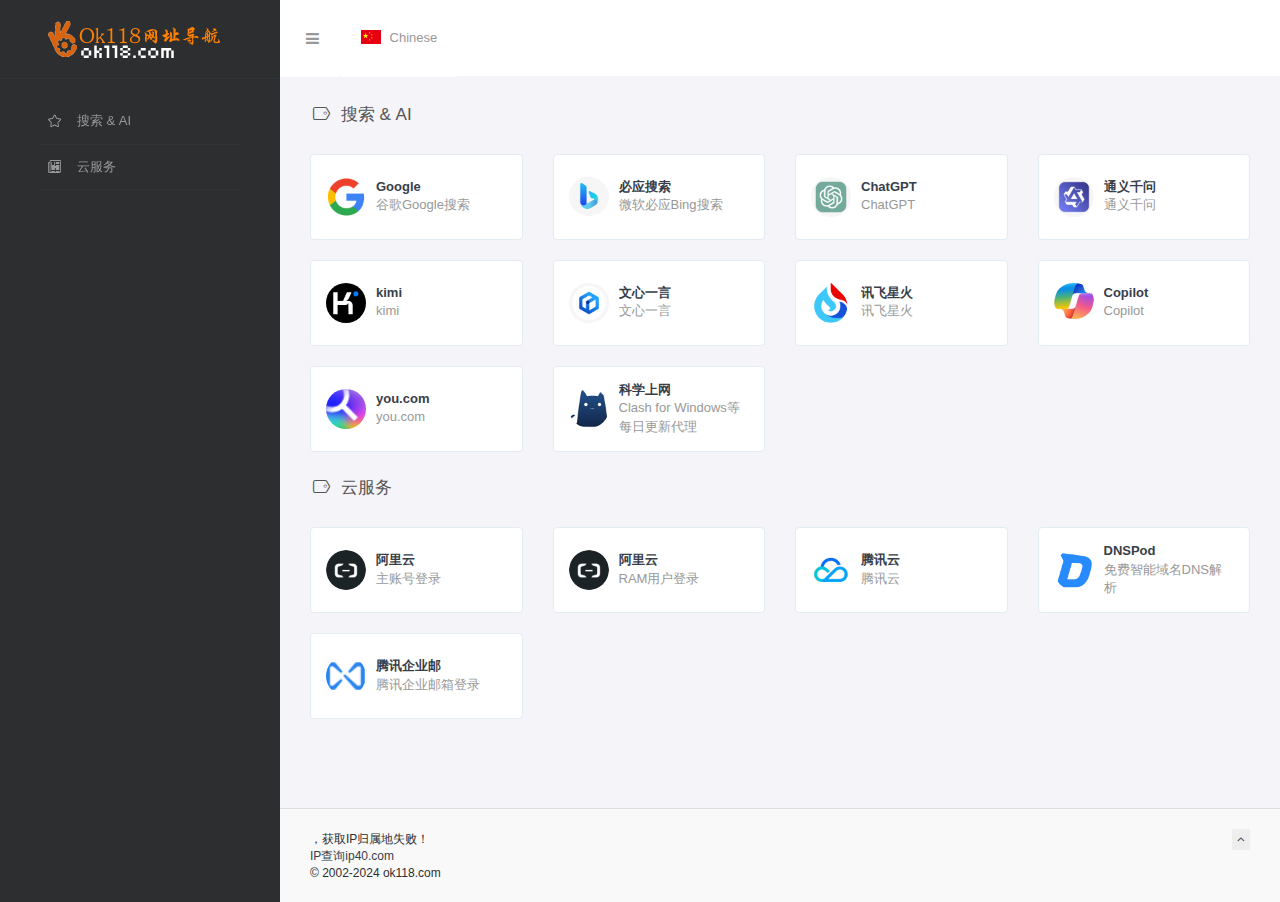
==== commit a89ba092: "add link" ====
--- a/index.html
+++ b/index.html
@@ -95,14 +95,6 @@
                     </li>
                 </ul>
             </nav>
-            <div class="row">
-                   <div class="container">
-                    <input type="text" id="ipInput" placeholder="请输入您要查询的IP地址">
-                    <button id="lookupBtn">查询</button>
-                    <div id="loadingIndicator" class="hidden"><img src="assets/images/spinner.gif" alt="Loading..." width="200"></div>
-                    <div id="result"></div>
-                </div>
-            </div>
             <h4 class="text-gray"><i class="linecons-tag" style="margin-right: 7px;" id="搜索AI"></i>搜索 & AI</h4>
             <div class="row">
                 <div class="col-sm-3">
@@ -352,6 +344,7 @@
             <footer class="main-footer sticky footer-type-1">
                 <div class="footer-inner">
                     <div class="footer-text">
+                        <div id="result"></div><div id="link"><a href="https://ip40.com" target="_blank">IP查询ip40.com</a></div>
                         &copy; 2002-2024 ok118.com
                     </div>
                     <div class="go-up">
--- a/assets/css/ip40.com.css
+++ b/assets/css/ip40.com.css
@@ -40,10 +40,9 @@
     background-color: #0056b3;
 }
 #result {
-    margin-top: 20px;
-    padding: 10px;
-    border: 1px solid #ddd;
-    border-radius: 5px;
+    margin-top: 2px;
+    padding: 0px;
+    border: none;
 }
 #loadingIndicator {
     position: fixed;
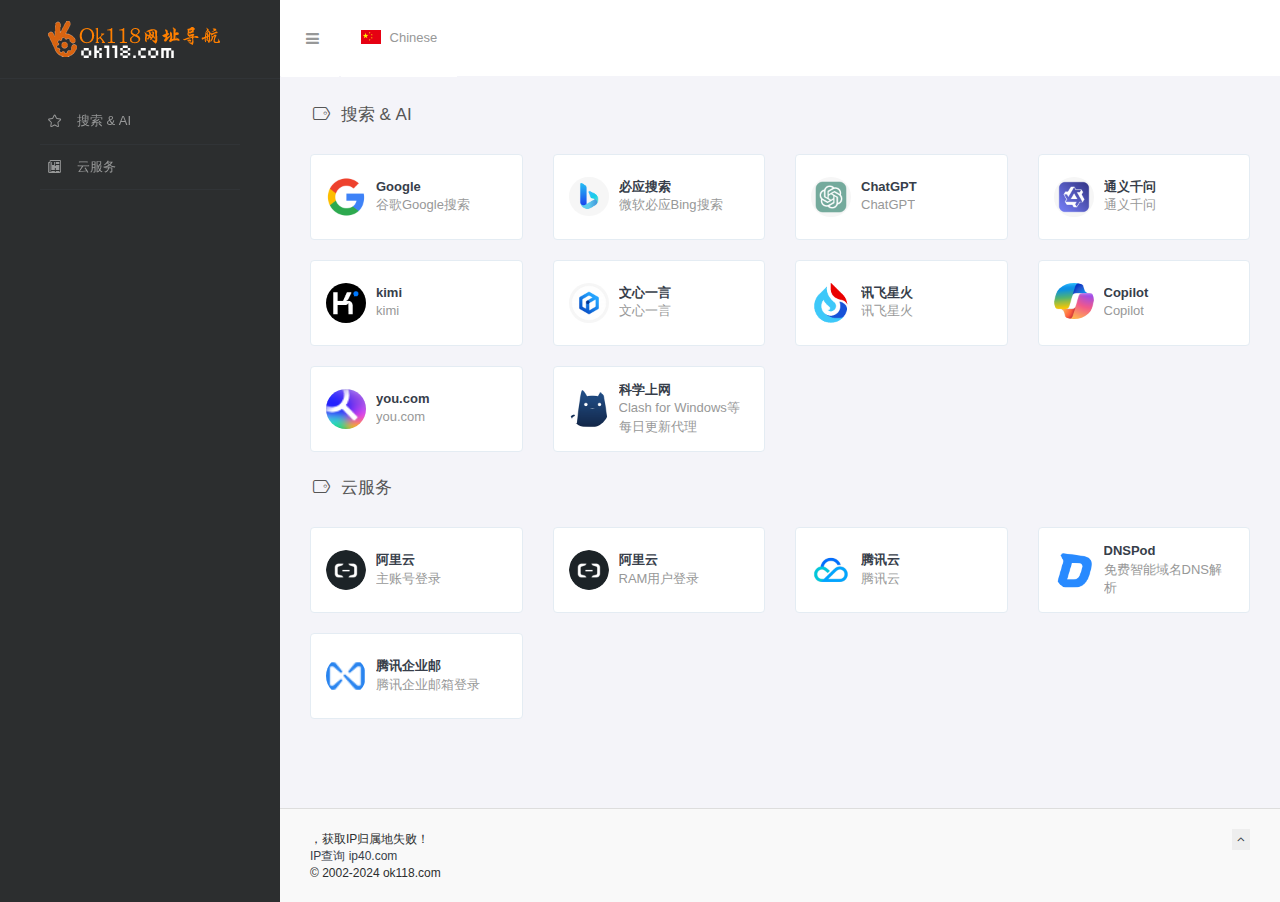
==== commit cc112e52: "add link" ====
--- a/index.html
+++ b/index.html
@@ -344,7 +344,7 @@
             <footer class="main-footer sticky footer-type-1">
                 <div class="footer-inner">
                     <div class="footer-text">
-                        <div id="result"></div><div id="link"><a href="https://ip40.com" target="_blank">IP查询ip40.com</a></div>
+                        <div id="result"></div><div id="link"><a href="https://ip40.com" target="_blank">IP查询 ip40.com</a></div>
                         &copy; 2002-2024 ok118.com
                     </div>
                     <div class="go-up">
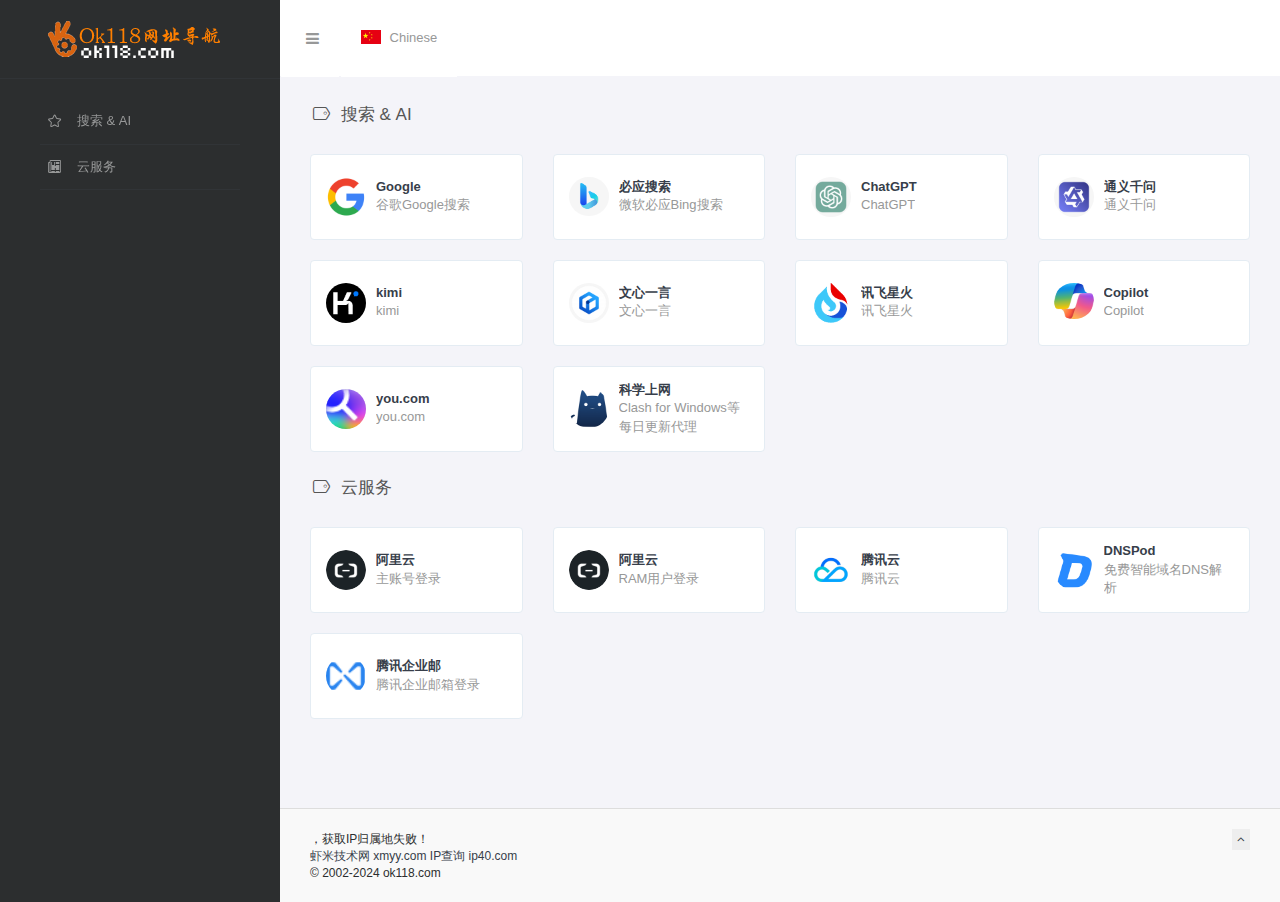
==== commit 116ac1f0: "add link" ====
--- a/index.html
+++ b/index.html
@@ -344,7 +344,7 @@
             <footer class="main-footer sticky footer-type-1">
                 <div class="footer-inner">
                     <div class="footer-text">
-                        <div id="result"></div><div id="link"><a href="https://ip40.com" target="_blank">IP查询 ip40.com</a></div>
+                        <div id="result"></div><div id="link"><a href="https://xmyy.com" target="_blank">虾米技术网 xmyy.com</a> <a href="https://ip40.com" target="_blank">IP查询 ip40.com</a></div>
                         &copy; 2002-2024 ok118.com
                     </div>
                     <div class="go-up">
